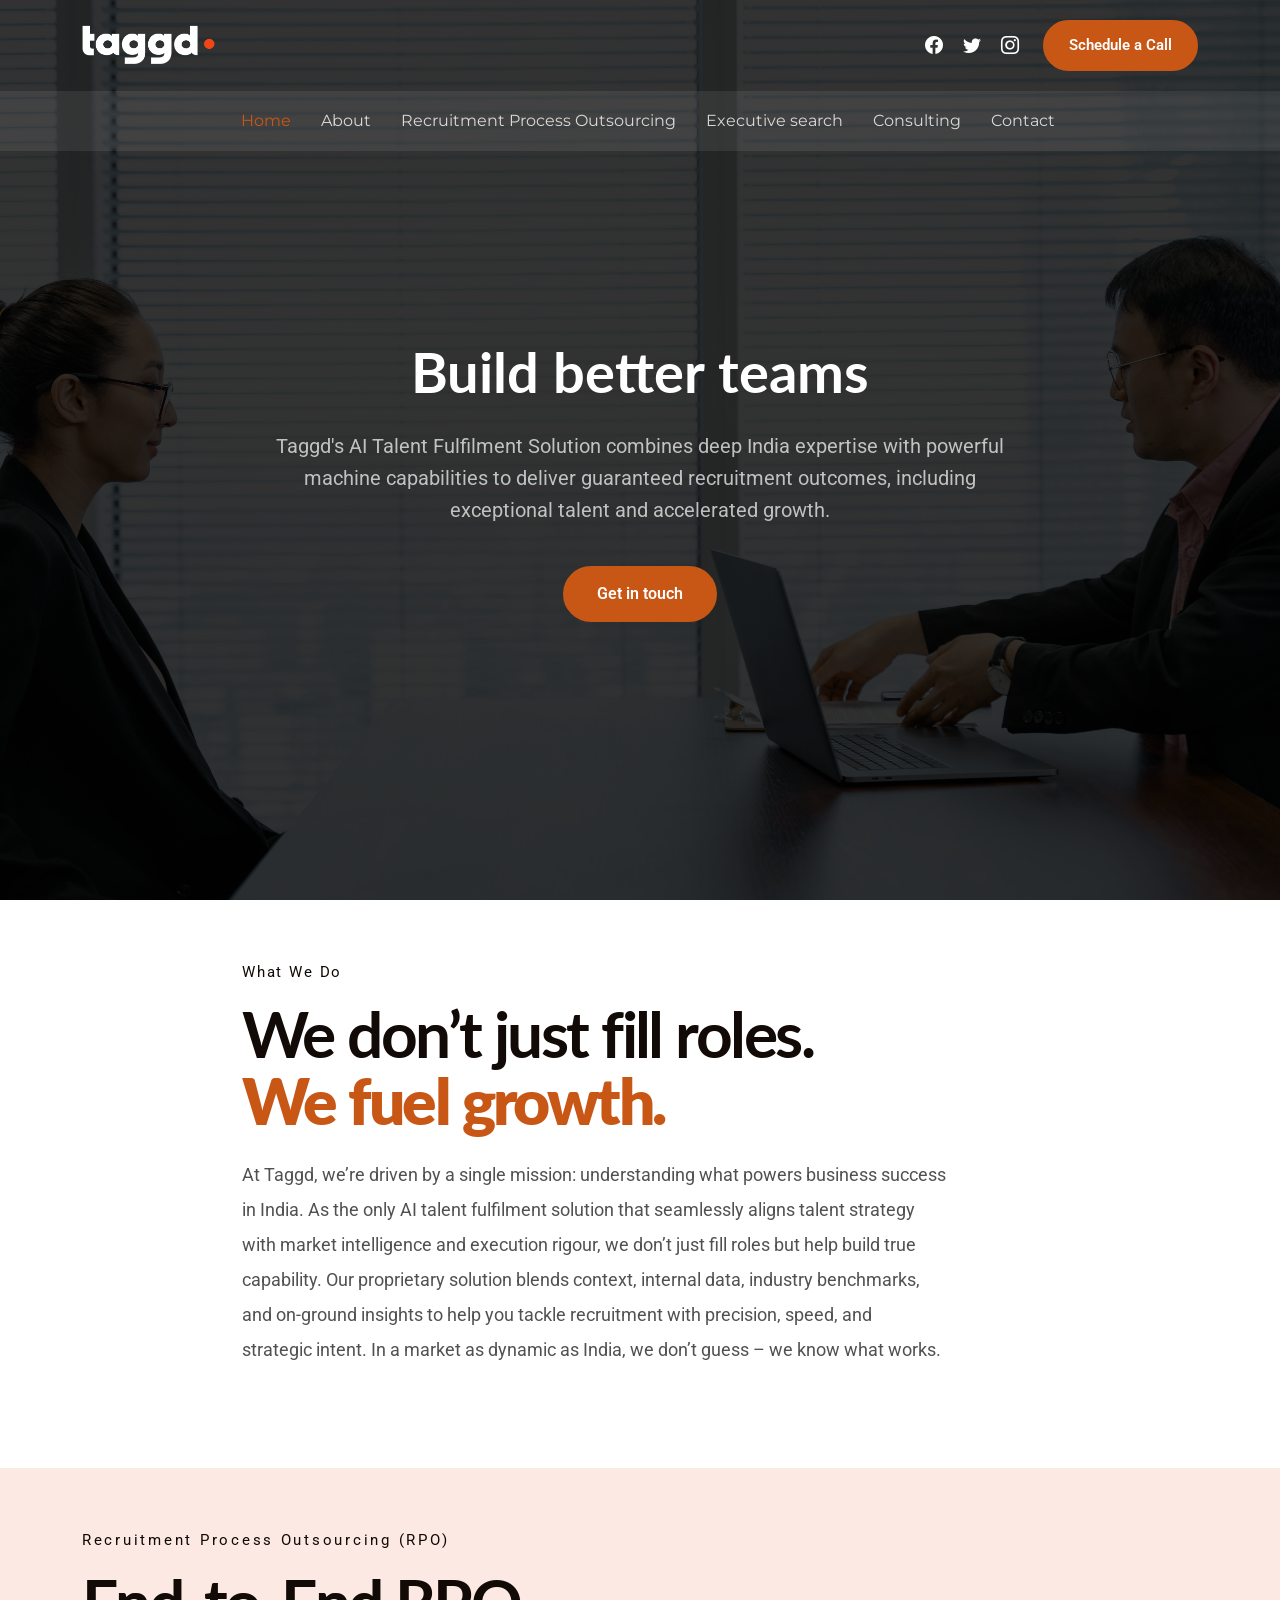
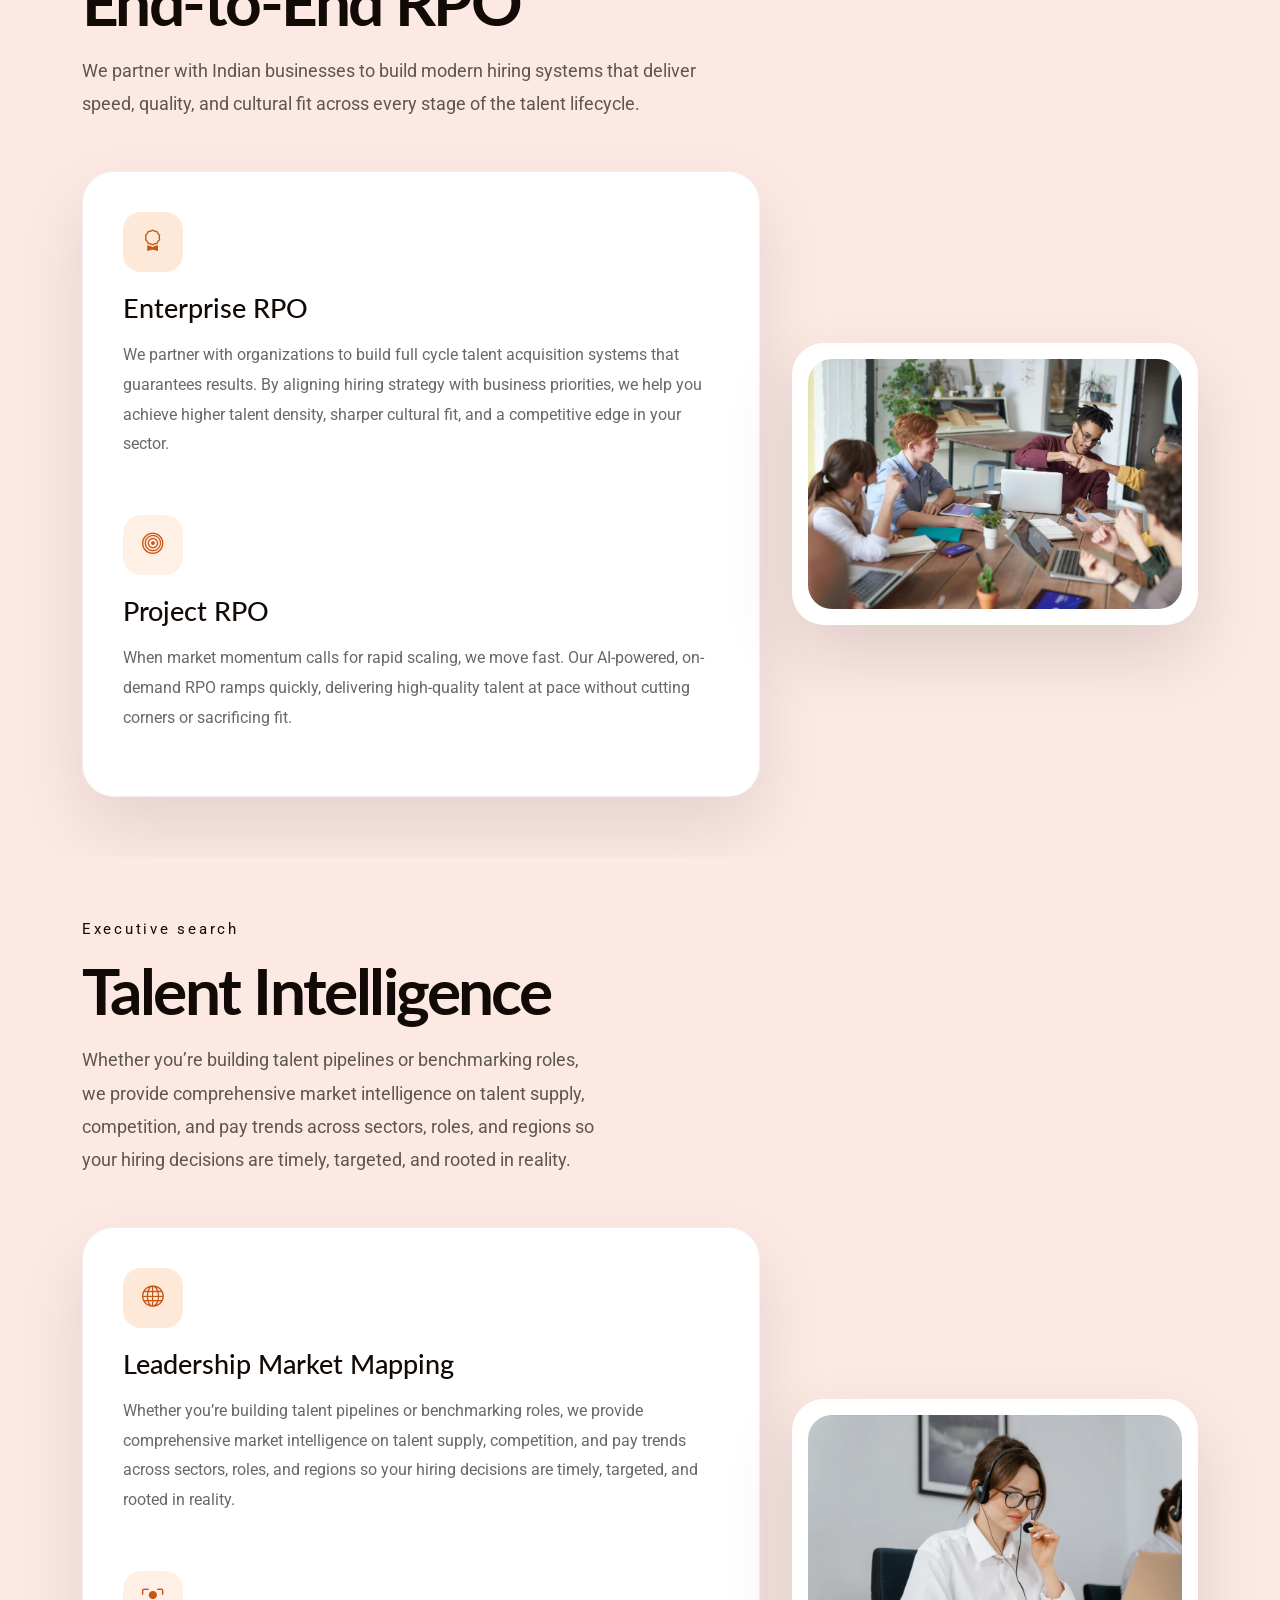
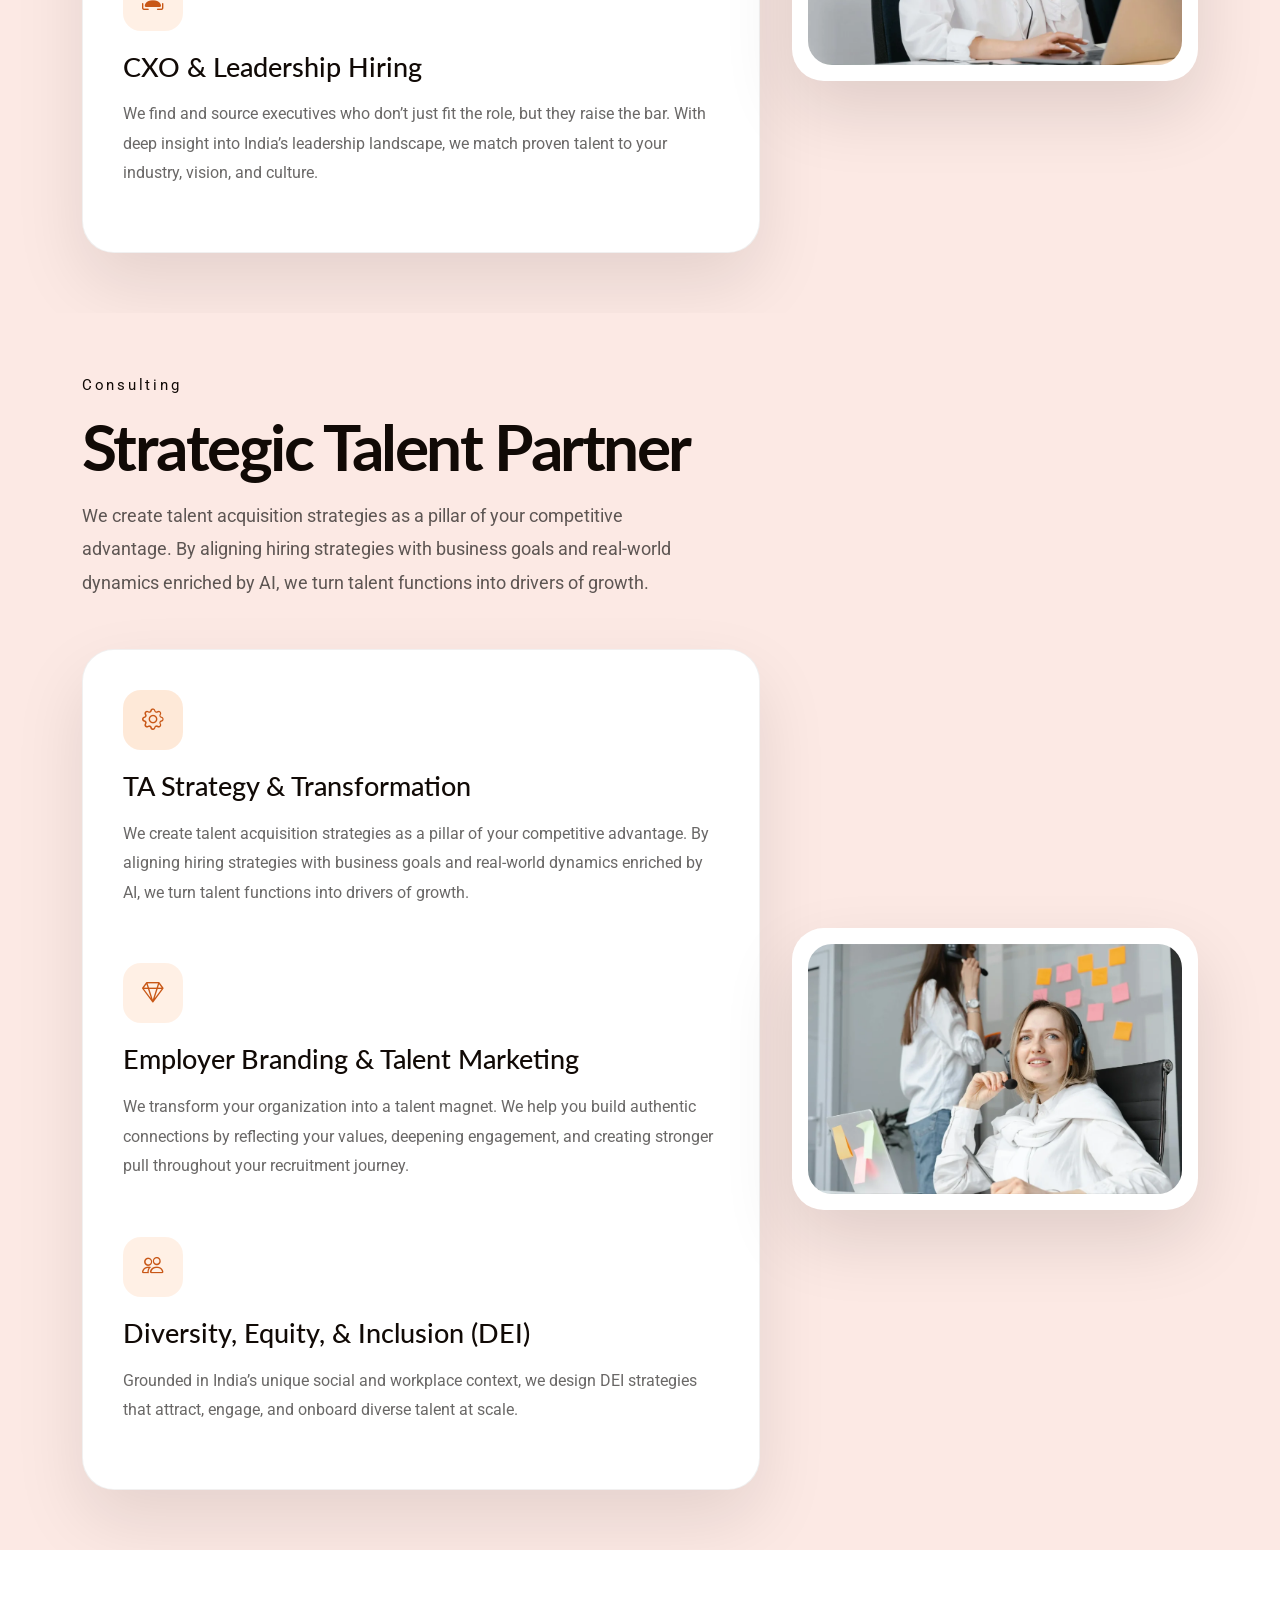
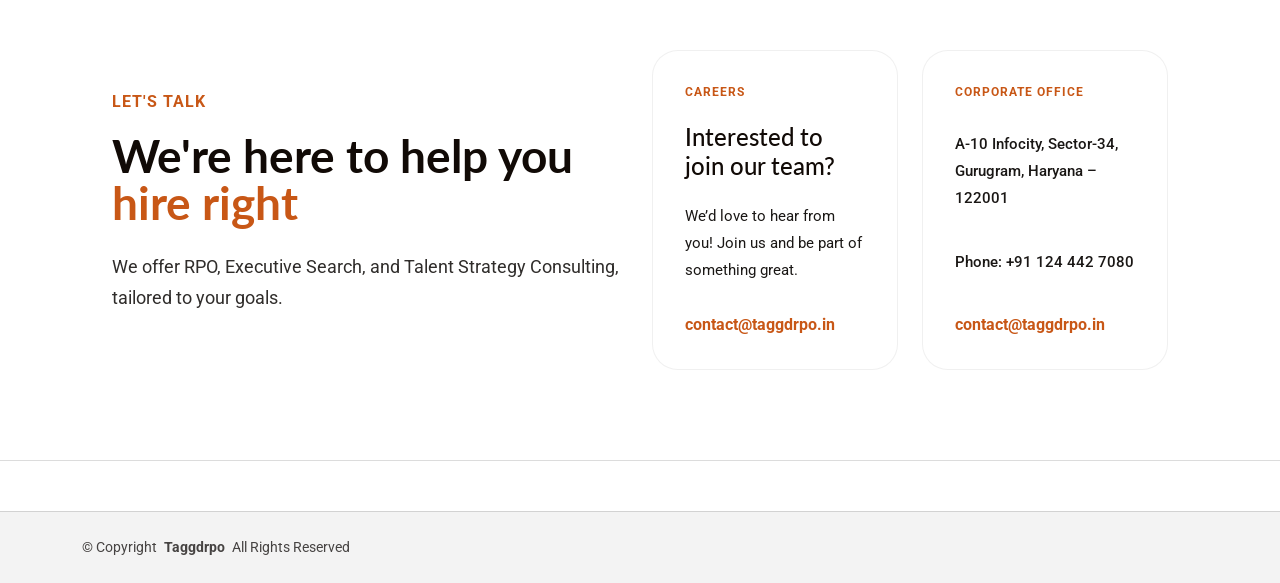
==== index.html @ 8783a5c6 "project changes" ====
<!DOCTYPE html>
<html lang="en">

<head>
  <meta charset="utf-8">
  <meta content="width=device-width, initial-scale=1.0" name="viewport">
  <title>Index - LeadPage Bootstrap Template</title>
  <meta name="description" content="">
  <meta name="keywords" content="">

  <!-- Favicons -->
  <link href="assets/img/favicon.png" rel="icon">
  <link href="assets/img/apple-touch-icon.png" rel="apple-touch-icon">

  <!-- Fonts -->
  <link href="https://fonts.googleapis.com" rel="preconnect">
  <link href="https://fonts.gstatic.com" rel="preconnect" crossorigin>
  <link
    href="https://fonts.googleapis.com/css2?family=Roboto:ital,wght@0,100;0,300;0,400;0,500;0,700;0,900;1,100;1,300;1,400;1,500;1,700;1,900&family=Montserrat:ital,wght@0,100;0,200;0,300;0,400;0,500;0,600;0,700;0,800;0,900;1,100;1,200;1,300;1,400;1,500;1,600;1,700;1,800;1,900&family=Lato:ital,wght@0,100;0,300;0,400;0,700;0,900;1,100;1,300;1,400;1,700;1,900&display=swap"
    rel="stylesheet">

  <!-- Vendor CSS Files -->
  <link href="assets/vendor/bootstrap/css/bootstrap.min.css" rel="stylesheet">
  <link href="assets/vendor/bootstrap-icons/bootstrap-icons.css" rel="stylesheet">
  <link href="assets/vendor/aos/aos.css" rel="stylesheet">
  <link href="assets/vendor/swiper/swiper-bundle.min.css" rel="stylesheet">
  <link href="assets/vendor/glightbox/css/glightbox.min.css" rel="stylesheet">

  <!-- Main CSS File -->
  <link href="assets/css/main.css" rel="stylesheet">

  <!-- =======================================================
  * Template Name: LeadPage
  * Template URL: https://bootstrapmade.com/leadpage-bootstrap-landing-page-template/
  * Updated: Aug 12 2025 with Bootstrap v5.3.7
  * Author: BootstrapMade.com
  * License: https://bootstrapmade.com/license/
  ======================================================== -->
</head>

<body class="index-page">

  <header id="header" class="header fixed-top">
    <div class="container-fluid container-xl position-relative">

      <div class="top-row d-flex align-items-center justify-content-between">
        <a href="index.html" class="logo d-flex align-items-center">
          <img src="assets/img/Logo.png" alt="Taggdrpo Logo" class="logo-img">
        </a>

        <div class="d-flex align-items-center">
          <div class="social-links">
            <a href="#" class="facebook"><i class="bi bi-facebook"></i></a>
            <a href="#" class="twitter"><i class="bi bi-twitter"></i></a>
            <a href="#" class="instagram"><i class="bi bi-instagram"></i></a>
          </div>
          <a href="#contact" class="btn header-btn ms-3">Schedule a Call</a>
        </div>
      </div>

    </div>

    <div class="nav-wrap">
      <div class="container d-flex justify-content-center position-relative">
        <nav id="navmenu" class="navmenu">
          <ul>
            <li><a href="#hero" class="active">Home</a></li>
            <li><a href="#about">About</a></li>
            <li><a href="#rpo">Recruitment Process Outsourcing</a></li>
            <li><a href="#talent-intelligence">Executive search</a></li>
            <li><a href="#strategic-talent-partner">Consulting</a></li>
            <li><a href="#contact">Contact</a></li>
          </ul>
          <i class="mobile-nav-toggle d-xl-none bi bi-list"></i>
        </nav>
      </div>
    </div>

  </header>

  <main class="main">

    <!-- Hero Section -->
    <section id="hero" class="hero section dark-background">

      <div class="hero-background"></div>
      <div class="video-overlay"></div>

      <div class="hero-content">

        <div class="container position-relative">
          <div class="row justify-content-center text-center">
            <div class="col-lg-8">
              <h1 data-aos="fade-up" data-aos-delay="100">Build better teams</h1>
              <p data-aos="fade-up" data-aos-delay="200">Taggd's AI Talent Fulfilment Solution combines deep India
                expertise with powerful machine capabilities to deliver
                guaranteed recruitment outcomes, including exceptional talent and accelerated growth.</p>
              <div class="hero-buttons" data-aos="fade-up" data-aos-delay="300">
                <a href="#about" class="btn btn-primary">Get in touch</a>
              </div>
            </div>
          </div>
        </div>

      </div>

    </section><!-- /Hero Section -->

    <!-- About Section -->
    <section id="about" class="about section">

      <!-- Section Title -->
      <div class="container section-title section-title--left" data-aos="fade-up">
        <span class="subtitle">What We Do</span>
        <h2>We don’t just fill roles.<br><span class="accent-line">We fuel growth.</span></h2>
        <p>At Taggd, we’re driven by a single mission: understanding what powers business success in India. As the only
          AI talent fulfilment solution that seamlessly aligns talent strategy with market intelligence and execution
          rigour, we don’t just fill roles but help build true capability. Our proprietary solution blends context,
          internal data, industry benchmarks, and on-ground insights to help you tackle recruitment with precision,
          speed, and strategic intent. In a market as dynamic as India, we don’t guess – we know what works.</p>
      </div><!-- End Section Title -->

      <!-- <div class="container" data-aos="fade-up" data-aos-delay="100">

        <div class="row align-items-center">
          <div class="col-lg-6" data-aos="fade-right" data-aos-delay="200">
            <div class="content">
              <h2>Crafting meaningful experiences through thoughtful design and innovative solutions</h2>
              <p class="lead">We believe in the power of purposeful creation, where every detail serves a greater vision
                and every project becomes a testament to our commitment to excellence.</p>
              <p>Our journey began with a simple philosophy: to transform ideas into reality through meticulous
                attention to detail and an unwavering dedication to quality. Today, we continue to push boundaries while
                staying true to our core values of authenticity, innovation, and meaningful impact.</p>
              <div class="stats-wrapper">
                <div class="stat-item">
                  <span class="number purecounter" data-purecounter-start="0" data-purecounter-end="8"
                    data-purecounter-duration="1"></span>
                  <span class="label">Years of Excellence</span>
                </div>
                <div class="stat-item">
                  <span class="number purecounter" data-purecounter-start="0" data-purecounter-end="150"
                    data-purecounter-duration="1"></span>
                  <span class="label">Projects Completed</span>
                </div>
                <div class="stat-item">
                  <span class="number purecounter" data-purecounter-start="0" data-purecounter-end="12"
                    data-purecounter-duration="1"></span>
                  <span class="label">Team Members</span>
                </div>
              </div>
              <div class="cta-wrapper">
                <a href="#" class="btn-link">
                  Discover our story
                  <i class="bi bi-arrow-right"></i>
                </a>
              </div>
            </div>
          </div>

          <div class="col-lg-6" data-aos="fade-left" data-aos-delay="300">
            <div class="image-wrapper">
              <img src="assets/img/about/about-1.webp" alt="About us" class="img-fluid">
              <div class="floating-element">
                <div class="quote-content">
                  <blockquote>
                    "Excellence is never an accident. It is always the result of high intention, sincere effort, and
                    intelligent execution."
                  </blockquote>
                  <cite>— Aristotle</cite>
                </div>
              </div>
            </div>
          </div>
        </div>

      </div> -->

    </section><!-- /About Section -->

    <!-- End-to-End RPO Section -->
    <section id="rpo" class="features section rpo-section">
      <div class="container">
        <div class="section-title section-title--left" data-aos="fade-up">
          <span class="subtitle">Recruitment Process Outsourcing (RPO)</span>
          <h2>End-to-End RPO</h2>
          <p>We partner with Indian businesses to build modern hiring systems that deliver speed, quality, and cultural
            fit across every stage of the talent lifecycle.</p>
        </div>

        <div class="rpo-grid" data-aos="fade-up" data-aos-delay="150">
          <div class="rpo-overview" data-aos="fade-right" data-aos-delay="200">
            <div class="rpo-cards">
              <div class="rpo-card rpo-card--featured">
                <div class="rpo-icon"><i class="bi bi-award"></i></div>
                <h3>Enterprise RPO</h3>
                <p>We partner with organizations to build full cycle talent acquisition systems that guarantees results.
                  By aligning hiring strategy with business priorities, we help you achieve higher talent density,
                  sharper cultural fit, and a competitive edge in your sector.</p>
              </div>
              <div class="rpo-card">
                <div class="rpo-icon"><i class="bi bi-bullseye"></i></div>
                <h3>Project RPO</h3>
                <p>When market momentum calls for rapid scaling, we move fast. Our AI-powered, on-demand RPO ramps
                  quickly, delivering high-quality talent at pace without cutting corners or sacrificing fit.</p>
              </div>
            </div>
          </div>

          <div class="rpo-visual" data-aos="zoom-in" data-aos-delay="250">
            <div class="rpo-image-frame">
              <img src="assets/img/services/services-3.webp" alt="End-to-End RPO" class="img-fluid">
            </div>
          </div>
        </div>
      </div>
    </section><!-- /End-to-End RPO Section -->

    <!-- Talent Intelligence Section -->
    <section id="talent-intelligence" class="features section rpo-section">
      <div class="container">
        <div class="section-title section-title--left" data-aos="fade-up">
          <span class="subtitle">Executive search</span>
          <h2>Talent Intelligence</h2>
          <p>Whether you’re building talent pipelines or benchmarking roles, we provide comprehensive market
            intelligence on talent supply, competition, and pay trends across sectors, roles, and regions so your hiring
            decisions are timely, targeted, and rooted in reality.</p>
        </div>

        <div class="rpo-grid" data-aos="fade-up" data-aos-delay="150">
          <div class="rpo-overview" data-aos="fade-right" data-aos-delay="200">
            <div class="rpo-cards">
              <div class="rpo-card rpo-card--featured">
                <div class="rpo-icon"><i class="bi bi-globe"></i></div>
                <h3>Leadership Market Mapping</h3>
                <p>Whether you’re building talent pipelines or benchmarking roles, we provide comprehensive market
                  intelligence on talent supply, competition, and pay trends across sectors, roles, and regions so your
                  hiring decisions are timely, targeted, and rooted in reality.</p>
              </div>
              <div class="rpo-card">
                <div class="rpo-icon"><i class="bi bi-person-bounding-box"></i></div>
                <h3>CXO & Leadership Hiring</h3>
                <p>We find and source executives who don’t just fit the role, but they raise the bar. With deep insight
                  into India’s leadership landscape, we match proven talent to your industry, vision, and culture.</p>
              </div>
            </div>
          </div>

          <div class="rpo-visual" data-aos="zoom-in" data-aos-delay="250">
            <div class="rpo-image-frame">
              <img src="assets/img/services/services-7.webp" alt="Talent Intelligence" class="img-fluid">
            </div>
          </div>
        </div>
      </div>
    </section><!-- /Talent Intelligence Section -->

    <!-- Strategic Talent Partner Section -->
    <section id="strategic-talent-partner" class="features section rpo-section">
      <div class="container">
        <div class="section-title section-title--left" data-aos="fade-up">
          <span class="subtitle">Consulting</span>
          <h2>Strategic Talent Partner</h2>
          <p>We create talent acquisition strategies as a pillar of your competitive advantage. By aligning hiring
            strategies with business goals and real-world dynamics enriched by AI, we turn talent functions into drivers
            of growth.</p>
        </div>

        <div class="rpo-grid" data-aos="fade-up" data-aos-delay="150">
          <div class="rpo-overview" data-aos="fade-right" data-aos-delay="200">
            <div class="rpo-cards">
              <div class="rpo-card rpo-card--featured">
                <div class="rpo-icon"><i class="bi bi-gear"></i></div>
                <h3>TA Strategy & Transformation</h3>
                <p>We create talent acquisition strategies as a pillar of your competitive advantage. By aligning hiring
                  strategies with business goals and real-world dynamics enriched by AI, we turn talent functions into
                  drivers of growth.</p>
              </div>
              <div class="rpo-card">
                <div class="rpo-icon"><i class="bi bi-gem"></i></div>
                <h3>Employer Branding & Talent Marketing</h3>
                <p>We transform your organization into a talent magnet. We help you build authentic connections by
                  reflecting your values, deepening engagement, and creating stronger pull throughout your recruitment
                  journey.</p>
              </div>
              <div class="rpo-card">
                <div class="rpo-icon"><i class="bi bi-people"></i></div>
                <h3>Diversity, Equity, & Inclusion (DEI)</h3>
                <p>Grounded in India’s unique social and workplace context, we design DEI strategies that attract,
                  engage, and onboard diverse talent at scale.</p>
              </div>
            </div>
          </div>

          <div class="rpo-visual" data-aos="zoom-in" data-aos-delay="250">
            <div class="rpo-image-frame">
              <img src="assets/img/services/services-9.webp" alt="Strategic Talent Partner" class="img-fluid">
            </div>
          </div>
        </div>
      </div>
    </section><!-- /Strategic Talent Partner Section -->

    <!-- Contact Section -->
    <section id="contact" class="contact section">
      <div class="container" data-aos="fade-up">
        <div class="contact-hero">
          <div class="row align-items-center">
            <div class="col-lg-6">
              <div class="contact-intro">
                <span class="subtitle">Let's Talk</span>
                <h2>We're here to help you <span class="accent-line">hire right</span></h2>
                <p>We offer RPO, Executive Search, and Talent Strategy Consulting, tailored to your goals.</p>
              </div>
            </div>
            <div class="col-lg-6">
              <div class="row gy-4">
                <div class="col-md-6" data-aos="fade-left" data-aos-delay="150">
                  <article class="contact-card card-feature">
                    <span class="card-label">Careers</span>
                    <h4>Interested to join our team?</h4>
                    <p>We’d love to hear from you! Join us and be part of something great.</p>
                    <a href="mailto:contact@taggdrpo.in" class="contact-card-link">contact@taggdrpo.in</a>
                  </article>
                </div>
                <div class="col-md-6" data-aos="fade-left" data-aos-delay="250">
                  <article class="contact-card card-feature">
                    <span class="card-label">Corporate Office</span>
                    <p class="contact-card-address">A-10 Infocity, Sector-34, Gurugram, Haryana – 122001</p>
                    <p class="contact-card-address">Phone: +91 124 442 7080</p>
                    <a href="mailto:contact@taggdrpo.in" class="contact-card-link">contact@taggdrpo.in</a>
                  </article>
                </div>
              </div>
            </div>
          </div>
        </div>
      </div>
    </section><!-- /Contact Section -->

  </main>

  <footer id="footer" class="footer">
    <div class="footer-bottom">
      <div class="container">
        <div class="row align-items-center">
          <div class="col-lg-12">
            <div class="copyright">
              <p>© <span>Copyright</span> <strong class="px-1 sitename">Taggdrpo</strong> <span>All Rights
                  Reserved</span></p>
            </div>
          </div>
        </div>
      </div>
    </div>

  </footer>

  <!-- Scroll Top -->
  <a href="#" id="scroll-top" class="scroll-top d-flex align-items-center justify-content-center"><i
      class="bi bi-arrow-up-short"></i></a>

  <!-- Preloader -->
  <div id="preloader"></div>

  <!-- Vendor JS Files -->
  <script src="assets/vendor/bootstrap/js/bootstrap.bundle.min.js"></script>
  <script src="assets/vendor/php-email-form/validate.js"></script>
  <script src="assets/vendor/aos/aos.js"></script>
  <script src="assets/vendor/purecounter/purecounter_vanilla.js"></script>
  <script src="assets/vendor/swiper/swiper-bundle.min.js"></script>
  <script src="assets/vendor/imagesloaded/imagesloaded.pkgd.min.js"></script>
  <script src="assets/vendor/isotope-layout/isotope.pkgd.min.js"></script>
  <script src="assets/vendor/glightbox/js/glightbox.min.js"></script>

  <!-- Main JS File -->
  <script src="assets/js/main.js"></script>

</body>

</html>
---- assets/css/main.css ----
/**
* Template Name: LeadPage
* Template URL: https://bootstrapmade.com/leadpage-bootstrap-landing-page-template/
* Updated: Aug 12 2025 with Bootstrap v5.3.7
* Author: BootstrapMade.com
* License: https://bootstrapmade.com/license/
*/

/*--------------------------------------------------------------
# Font & Color Variables
# Help: https://bootstrapmade.com/color-system/
--------------------------------------------------------------*/
/* Fonts */
:root {
  --default-font: "Roboto", system-ui, -apple-system, "Segoe UI", Roboto, "Helvetica Neue", Arial, "Noto Sans", "Liberation Sans", sans-serif, "Apple Color Emoji", "Segoe UI Emoji", "Segoe UI Symbol", "Noto Color Emoji";
  --heading-font: "Lato", sans-serif;
  --nav-font: "Montserrat", sans-serif;
}

/* Global Colors - The following color variables are used throughout the website. Updating them here will change the color scheme of the entire website */
:root {
  --background-color: #ffffff;
  /* Background color for the entire website, including individual sections */
  --default-color: #1a1715;
  /* Default color used for the majority of the text content across the entire website */
  --heading-color: #110a06;
  /* Color for headings, subheadings and title throughout the website */
  --accent-color: #c85716;
  /* Accent color that represents your brand on the website. It's used for buttons, links, and other elements that need to stand out */
  --surface-color: #ffffff;
  /* The surface color is used as a background of boxed elements within sections, such as cards, icon boxes, or other elements that require a visual separation from the global background. */
  --contrast-color: #ffffff;
  /* Contrast color for text, ensuring readability against backgrounds of accent, heading, or default colors. */
}

/* Nav Menu Colors - The following color variables are used specifically for the navigation menu. They are separate from the global colors to allow for more customization options */
:root {
  --nav-color: rgba(255, 255, 255, 0.8);
  /* The default color of the main navmenu links */
  --nav-hover-color: #c85716;
  /* Applied to main navmenu links when they are hovered over or active */
  --nav-mobile-background-color: #ffffff;
  /* Used as the background color for mobile navigation menu */
  --nav-dropdown-background-color: #ffffff;
  /* Used as the background color for dropdown items that appear when hovering over primary navigation items */
  --nav-dropdown-color: #1a1715;
  /* Used for navigation links of the dropdown items in the navigation menu. */
  --nav-dropdown-hover-color: #c85716;
  /* Similar to --nav-hover-color, this color is applied to dropdown navigation links when they are hovered over. */
}

/* Color Presets - These classes override global colors when applied to any section or element, providing reuse of the sam color scheme. */

.light-background {
  --background-color: #fffaf2;
  --surface-color: #ffffff;
}

.dark-background {
  --background-color: #000000;
  --default-color: #ffffff;
  --heading-color: #ffffff;
  --surface-color: #252626;
  --contrast-color: #ffffff;
}

/* Smooth scroll */
:root {
  scroll-behavior: smooth;
}

/*--------------------------------------------------------------
# General Styling & Shared Classes
--------------------------------------------------------------*/
body {
  color: var(--default-color);
  background-color: var(--background-color);
  font-family: var(--default-font);
}

a {
  color: var(--accent-color);
  text-decoration: none;
  transition: 0.3s;
}

a:hover {
  color: color-mix(in srgb, var(--accent-color), transparent 25%);
  text-decoration: none;
}

h1,
h2,
h3,
h4,
h5,
h6 {
  color: var(--heading-color);
  font-family: var(--heading-font);
}

/* PHP Email Form Messages
------------------------------*/
.php-email-form .error-message {
  display: none;
  background: #df1529;
  color: #ffffff;
  text-align: left;
  padding: 15px;
  margin-bottom: 24px;
  font-weight: 600;
}

.php-email-form .sent-message {
  display: none;
  color: #ffffff;
  background: #059652;
  text-align: center;
  padding: 15px;
  margin-bottom: 24px;
  font-weight: 600;
}

.php-email-form .loading {
  display: none;
  background: var(--surface-color);
  text-align: center;
  padding: 15px;
  margin-bottom: 24px;
}

.php-email-form .loading:before {
  content: "";
  display: inline-block;
  border-radius: 50%;
  width: 24px;
  height: 24px;
  margin: 0 10px -6px 0;
  border: 3px solid var(--accent-color);
  border-top-color: var(--surface-color);
  animation: php-email-form-loading 1s linear infinite;
}

@keyframes php-email-form-loading {
  0% {
    transform: rotate(0deg);
  }

  100% {
    transform: rotate(360deg);
  }
}

/*--------------------------------------------------------------
# Global Header
--------------------------------------------------------------*/
.header {
  --background-color: rgba(255, 255, 255, 0);
  --default-color: #ffffff;
  --heading-color: #ffffff;
  color: var(--default-color);
  background-color: var(--background-color);
  transition: all 0.5s;
  z-index: 997;
  padding: 20px 0 0 0;
}

.header .top-row {
  padding-bottom: 10px;
}

.header .top-row .logo {
  text-decoration: none;
}

.header .top-row .logo img {
  max-height: 40px;
  margin-right: 10px;
}

.header .top-row .logo .sitename {
  font-size: 28px;
  font-weight: 400;
  color: var(--heading-color);
  font-family: var(--heading-font);
  margin: 0;
}

.header .social-links a {
  color: var(--heading-color);
  padding: 0 8px;
  display: inline-block;
  font-size: 18px;
  transition: 0.3s;
}

.header .social-links a:hover {
  color: var(--accent-color);
}

@media (max-width: 1200px) {
  .header .social-links {
    padding-right: 40px;
  }
}

@media (max-width: 991px) {
  .header .top-row {
    flex-wrap: wrap;
    justify-content: space-between;
    gap: 10px;
    padding-bottom: 8px;
  }

  .header .top-row .logo {
    flex: 1 1 auto;
  }

  .header .social-links,
  .header .top-row .btn.header-btn,
  .header .header-btn {
    display: none !important;
  }

  .header .top-row .logo img {
    max-height: 36px;
  }
}

.header .nav-wrap {
  background-color: color-mix(in srgb, var(--default-color), transparent 92%);
  margin-top: 10px;
  display: flex;
  justify-content: center;
}

.header .mobile-nav-toggle {
  position: fixed;
  top: 20px;
  right: 5px;
}

/* Global Header on Scroll
------------------------------*/
.scrolled .header {
  --background-color: #1a1715;
}

/*--------------------------------------------------------------
# Navigation Menu
--------------------------------------------------------------*/
/* Navmenu - Desktop */
@media (min-width: 1200px) {
  .navmenu {
    padding: 0;
  }

  .navmenu ul {
    margin: 0;
    padding: 0;
    display: flex;
    list-style: none;
    align-items: center;
  }

  .navmenu li {
    position: relative;
  }

  .navmenu a,
  .navmenu a:focus {
    color: var(--nav-color);
    padding: 18px 15px;
    font-size: 16px;
    font-family: var(--nav-font);
    font-weight: 400;
    display: flex;
    align-items: center;
    justify-content: space-between;
    white-space: nowrap;
    transition: 0.3s;
  }

  .navmenu a i,
  .navmenu a:focus i {
    font-size: 12px;
    line-height: 0;
    margin-left: 5px;
    transition: 0.3s;
  }

  .navmenu li:last-child a {
    padding-right: 0;
  }

  .navmenu li:hover>a,
  .navmenu .active,
  .navmenu .active:focus {
    color: var(--nav-hover-color);
  }

  .navmenu .dropdown ul {
    margin: 0;
    padding: 10px 0;
    background: var(--nav-dropdown-background-color);
    display: block;
    position: absolute;
    visibility: hidden;
    left: 14px;
    top: 130%;
    opacity: 0;
    transition: 0.3s;
    border-radius: 4px;
    z-index: 99;
    box-shadow: 0px 0px 30px rgba(0, 0, 0, 0.1);
  }

  .navmenu .dropdown ul li {
    min-width: 200px;
  }

  .navmenu .dropdown ul a {
    padding: 10px 20px;
    font-size: 15px;
    text-transform: none;
    color: var(--nav-dropdown-color);
  }

  .navmenu .dropdown ul a i {
    font-size: 12px;
  }

  .navmenu .dropdown ul a:hover,
  .navmenu .dropdown ul .active:hover,
  .navmenu .dropdown ul li:hover>a {
    color: var(--nav-dropdown-hover-color);
  }

  .navmenu .dropdown:hover>ul {
    opacity: 1;
    top: 100%;
    visibility: visible;
  }

  .navmenu .dropdown .dropdown ul {
    top: 0;
    left: -90%;
    visibility: hidden;
  }

  .navmenu .dropdown .dropdown:hover>ul {
    opacity: 1;
    top: 0;
    left: -100%;
    visibility: visible;
  }
}

/* Navmenu - Mobile */
@media (max-width: 1199px) {
  .mobile-nav-toggle {
    color: var(--nav-color);
    font-size: 28px;
    line-height: 0;
    margin-right: 10px;
    cursor: pointer;
    transition: color 0.3s;
  }

  .navmenu {
    padding: 0;
    z-index: 9997;
  }

  .navmenu ul {
    display: none;
    list-style: none;
    position: absolute;
    inset: 60px 20px 20px 20px;
    padding: 10px 0;
    margin: 0;
    border-radius: 6px;
    background-color: var(--nav-mobile-background-color);
    overflow-y: auto;
    transition: 0.3s;
    z-index: 9998;
    box-shadow: 0px 0px 30px rgba(0, 0, 0, 0.1);
  }

  .navmenu a,
  .navmenu a:focus {
    color: var(--nav-dropdown-color);
    padding: 10px 20px;
    font-family: var(--nav-font);
    font-size: 17px;
    font-weight: 500;
    display: flex;
    align-items: center;
    justify-content: space-between;
    white-space: nowrap;
    transition: 0.3s;
  }

  .navmenu a i,
  .navmenu a:focus i {
    font-size: 12px;
    line-height: 0;
    margin-left: 5px;
    width: 30px;
    height: 30px;
    display: flex;
    align-items: center;
    justify-content: center;
    border-radius: 50%;
    transition: 0.3s;
    background-color: color-mix(in srgb, var(--accent-color), transparent 90%);
  }

  .navmenu a i:hover,
  .navmenu a:focus i:hover {
    background-color: var(--accent-color);
    color: var(--contrast-color);
  }

  .navmenu a:hover,
  .navmenu .active,
  .navmenu .active:focus {
    color: var(--nav-dropdown-hover-color);
  }

  .navmenu .active i,
  .navmenu .active:focus i {
    background-color: var(--accent-color);
    color: var(--contrast-color);
    transform: rotate(180deg);
  }

  .navmenu .dropdown ul {
    position: static;
    display: none;
    z-index: 99;
    padding: 10px 0;
    margin: 10px 20px;
    background-color: var(--nav-dropdown-background-color);
    border: 1px solid color-mix(in srgb, var(--default-color), transparent 90%);
    box-shadow: none;
    transition: all 0.5s ease-in-out;
  }

  .navmenu .dropdown ul ul {
    background-color: rgba(33, 37, 41, 0.1);
  }

  .navmenu .dropdown>.dropdown-active {
    display: block;
    background-color: rgba(33, 37, 41, 0.03);
  }

  .mobile-nav-active {
    overflow: hidden;
  }

  .mobile-nav-active .mobile-nav-toggle {
    color: #fff;
    position: absolute;
    font-size: 32px;
    top: 15px;
    right: 15px;
    margin-right: 0;
    z-index: 9999;
  }

  .mobile-nav-active .navmenu {
    position: fixed;
    overflow: hidden;
    inset: 0;
    background: rgba(33, 37, 41, 0.8);
    transition: 0.3s;
  }

  .mobile-nav-active .navmenu>ul {
    display: block;
  }
}

/*--------------------------------------------------------------
# Global Footer
--------------------------------------------------------------*/
.footer {
  color: var(--default-color);
  background: var(--background-color);
  font-size: 14px;
  /* padding: 40px 0 0; */
  position: relative;
  border-top: 1px solid color-mix(in srgb, var(--default-color), transparent 85%);
}

.footer .footer-content .logo {
  line-height: 1;
}

.footer .footer-content .logo span {
  color: var(--heading-color);
  font-size: 28px;
  font-weight: 700;
  letter-spacing: 0.5px;
  font-family: var(--heading-font);
}

.footer .footer-content p {
  font-size: 15px;
  line-height: 1.6;
  color: color-mix(in srgb, var(--default-color), transparent 15%);
}

.footer .newsletter-form {
  margin-top: 30px;
}

.footer .newsletter-form h5 {
  color: var(--heading-color);
  font-size: 16px;
  font-weight: 600;
  margin-bottom: 15px;
  font-family: var(--heading-font);
}

.footer .newsletter-form .input-group {
  position: relative;
  display: flex;
  border-radius: 50px;
  overflow: hidden;
  box-shadow: 0 2px 10px color-mix(in srgb, var(--default-color), transparent 90%);
}

.footer .newsletter-form input[type=email] {
  flex: 1;
  padding: 12px 20px;
  border: none;
  background-color: var(--surface-color);
  color: var(--default-color);
  font-size: 14px;
}

.footer .newsletter-form input[type=email]:focus {
  outline: none;
  box-shadow: none;
}

.footer .newsletter-form input[type=email]::placeholder {
  color: color-mix(in srgb, var(--default-color), transparent 60%);
}

.footer .newsletter-form .btn-subscribe {
  background-color: var(--accent-color);
  color: var(--contrast-color);
  border: none;
  padding: 12px 20px;
  cursor: pointer;
  transition: 0.3s;
}

.footer .newsletter-form .btn-subscribe:hover {
  background-color: color-mix(in srgb, var(--accent-color), black 10%);
}

.footer .newsletter-form .btn-subscribe i {
  font-size: 16px;
}

.footer .newsletter-form .loading,
.footer .newsletter-form .error-message,
.footer .newsletter-form .sent-message {
  font-size: 13px;
  margin-top: 8px;
}

.footer h4 {
  color: var(--heading-color);
  font-size: 18px;
  font-weight: 600;
  margin-bottom: 25px;
  position: relative;
  font-family: var(--heading-font);
}

.footer h4:after {
  content: "";
  position: absolute;
  left: 0;
  bottom: -8px;
  width: 30px;
  height: 2px;
  background-color: var(--accent-color);
}

.footer .footer-links ul {
  list-style: none;
  padding: 0;
  margin: 0;
}

.footer .footer-links ul li {
  padding: 8px 0;
  display: flex;
  align-items: center;
  transition: 0.3s;
}

.footer .footer-links ul li:hover {
  transform: translateX(5px);
}

.footer .footer-links ul a {
  color: color-mix(in srgb, var(--default-color), transparent 25%);
  text-decoration: none;
  display: flex;
  align-items: center;
  font-size: 14px;
  transition: 0.3s;
}

.footer .footer-links ul a:hover {
  color: var(--accent-color);
}

.footer .footer-links ul a i {
  margin-right: 8px;
  font-size: 12px;
  color: var(--accent-color);
}

.footer .footer-contact .contact-item {
  display: flex;
  align-items: flex-start;
  margin-bottom: 20px;
}

.footer .footer-contact .contact-item .contact-icon {
  width: 40px;
  height: 40px;
  background-color: color-mix(in srgb, var(--accent-color), transparent 90%);
  border-radius: 50%;
  display: flex;
  align-items: center;
  justify-content: center;
  margin-right: 15px;
  flex-shrink: 0;
}

.footer .footer-contact .contact-item .contact-icon i {
  color: var(--accent-color);
  font-size: 16px;
}

.footer .footer-contact .contact-item .contact-info p {
  margin: 0;
  color: color-mix(in srgb, var(--default-color), transparent 20%);
  font-size: 14px;
  line-height: 1.5;
}

.footer .social-links {
  display: flex;
  gap: 12px;
  margin-top: 25px;
}

.footer .social-links a {
  width: 42px;
  height: 42px;
  background-color: color-mix(in srgb, var(--default-color), transparent 92%);
  color: color-mix(in srgb, var(--default-color), transparent 30%);
  display: flex;
  align-items: center;
  justify-content: center;
  border-radius: 50%;
  transition: 0.3s;
  text-decoration: none;
}

.footer .social-links a:hover {
  background-color: var(--accent-color);
  color: var(--contrast-color);
  transform: translateY(-3px);
}

.footer .social-links a i {
  font-size: 16px;
}

.footer .footer-bottom {
  margin-top: 50px;
  padding: 25px 0;
  background-color: color-mix(in srgb, var(--default-color), transparent 95%);
  border-top: 1px solid color-mix(in srgb, var(--default-color), transparent 85%);
}

.footer .footer-bottom .copyright p {
  margin: 0;
  font-size: 14px;
  color: color-mix(in srgb, var(--default-color), transparent 20%);
}

@media (max-width: 991px) {
  .footer .footer-bottom .copyright p {
    text-align: center;
    margin-bottom: 15px;
  }
}

.footer .footer-bottom .footer-bottom-links {
  text-align: right;
  margin-bottom: 8px;
}

@media (max-width: 991px) {
  .footer .footer-bottom .footer-bottom-links {
    text-align: center;
    margin-bottom: 10px;
  }
}

.footer .footer-bottom .footer-bottom-links a {
  color: color-mix(in srgb, var(--default-color), transparent 30%);
  font-size: 13px;
  margin-left: 20px;
  text-decoration: none;
}

.footer .footer-bottom .footer-bottom-links a:first-child {
  margin-left: 0;
}

.footer .footer-bottom .footer-bottom-links a:hover {
  color: var(--accent-color);
}

@media (max-width: 991px) {
  .footer .footer-bottom .footer-bottom-links a {
    margin: 0 10px;
  }
}

.footer .footer-bottom .credits {
  text-align: right;
  font-size: 13px;
  color: color-mix(in srgb, var(--default-color), transparent 40%);
}

@media (max-width: 991px) {
  .footer .footer-bottom .credits {
    text-align: center;
  }
}

.footer .footer-bottom .credits a {
  color: var(--accent-color);
  text-decoration: none;
}

.footer .footer-bottom .credits a:hover {
  text-decoration: underline;
}

@media (max-width: 768px) {
  .footer {
    padding: 60px 0 0;
  }

  .footer .footer-content {
    text-align: center;
    margin-bottom: 40px;
  }

  .footer .footer-links,
  .footer .footer-contact {
    margin-bottom: 40px;
  }
}

input[type=text],
input[type=email],
textarea {
  color: var(--default-color);
  background-color: var(--surface-color);
  font-size: 14px;
  border-color: color-mix(in srgb, var(--default-color), transparent 80%);
}

input[type=text]:focus,
input[type=email]:focus,
textarea:focus {
  border-color: var(--accent-color);
}

input[type=text]::placeholder,
input[type=email]::placeholder,
textarea::placeholder {
  color: color-mix(in srgb, var(--default-color), transparent 70%);
}

/*--------------------------------------------------------------
# Preloader
--------------------------------------------------------------*/
#preloader {
  position: fixed;
  inset: 0;
  z-index: 999999;
  overflow: hidden;
  background: var(--background-color);
  transition: all 0.6s ease-out;
}

#preloader:before {
  content: "";
  position: fixed;
  top: calc(50% - 30px);
  left: calc(50% - 30px);
  border: 6px solid #ffffff;
  border-color: var(--accent-color) transparent var(--accent-color) transparent;
  border-radius: 50%;
  width: 60px;
  height: 60px;
  animation: animate-preloader 1.5s linear infinite;
}

@keyframes animate-preloader {
  0% {
    transform: rotate(0deg);
  }

  100% {
    transform: rotate(360deg);
  }
}

/*--------------------------------------------------------------
# Scroll Top Button
--------------------------------------------------------------*/
.scroll-top {
  position: fixed;
  visibility: hidden;
  opacity: 0;
  right: 15px;
  bottom: 15px;
  z-index: 99999;
  background-color: var(--accent-color);
  width: 40px;
  height: 40px;
  border-radius: 4px;
  transition: all 0.4s;
}

.scroll-top i {
  font-size: 24px;
  color: var(--contrast-color);
  line-height: 0;
}

.scroll-top:hover {
  background-color: color-mix(in srgb, var(--accent-color), transparent 20%);
  color: var(--contrast-color);
}

.scroll-top.active {
  visibility: visible;
  opacity: 1;
}

/*--------------------------------------------------------------
# Disable aos animation delay on mobile devices
--------------------------------------------------------------*/
@media screen and (max-width: 768px) {
  [data-aos-delay] {
    transition-delay: 0 !important;
  }
}

/*--------------------------------------------------------------
# Global Page Titles & Breadcrumbs
--------------------------------------------------------------*/
.page-title {
  color: var(--default-color);
  background-color: var(--background-color);
  background-size: cover;
  background-position: center;
  background-repeat: no-repeat;
  padding: 200px 0 80px 0;
  text-align: center;
  position: relative;
}

.page-title:before {
  content: "";
  background-color: color-mix(in srgb, var(--background-color), transparent 20%);
  position: absolute;
  inset: 0;
}

.page-title h1 {
  font-size: 42px;
  font-weight: 300;
  margin-bottom: 10px;
}

.page-title p {
  font-weight: 300;
}

.page-title .breadcrumbs ol {
  display: flex;
  flex-wrap: wrap;
  list-style: none;
  justify-content: center;
  padding: 0;
  margin: 0;
  font-size: 16px;
  font-weight: 400;
}

.page-title .breadcrumbs ol li+li {
  padding-left: 10px;
}

.page-title .breadcrumbs ol li+li::before {
  content: "/";
  display: inline-block;
  padding-right: 10px;
  color: color-mix(in srgb, var(--default-color), transparent 50%);
}

/*--------------------------------------------------------------
# Global Sections
--------------------------------------------------------------*/
section,
.section {
  color: var(--default-color);
  background-color: var(--background-color);
  padding: 60px 0;
  scroll-margin-top: 133px;
  overflow: clip;
}

@media (max-width: 1199px) {

  section,
  .section {
    scroll-margin-top: 73px;
  }
}

/*--------------------------------------------------------------
# Global Section Titles
--------------------------------------------------------------*/
.section-title {
  text-align: center;
  padding-bottom: 60px;
  position: relative;
}

.section-title h2 {
  font-size: 3.5rem;
  font-weight: 300;
  line-height: 1.2;
  color: var(--heading-color);
  margin-bottom: 1.5rem;
  letter-spacing: -1px;
}

@media (max-width: 768px) {
  .section-title h2 {
    font-size: 2.5rem;
  }
}

.section-title .subtitle {
  display: inline-block;
  font-size: 0.875rem;
  font-weight: 400;
  color: var(--accent-color);
  text-transform: uppercase;
  letter-spacing: 2px;
  margin-bottom: 1.5rem;
  position: relative;
}

.section-title .subtitle::after {
  content: "";
  position: absolute;
  bottom: -8px;
  left: 50%;
  transform: translateX(-50%);
  width: 40px;
  height: 1px;
  background: var(--accent-color);
}

.section-title p {
  font-size: 1.125rem;
  line-height: 1.8;
  color: color-mix(in srgb, var(--default-color), transparent 25%);
  max-width: 900px;
  margin: 0 auto;
  text-wrap: balance;
}

.section-title.section-title--left {
  text-align: left;
  padding-bottom: 80px;
  max-width: 820px;
}

.section-title.section-title--left .subtitle {
  text-transform: none;
  font-size: 0.95rem;
  letter-spacing: 0.12em;
  color: var(--heading-color);
  margin-bottom: 1rem;
}

.section-title.section-title--left .subtitle::after {
  display: none;
}

.section-title.section-title--left h2 {
  font-size: 4rem;
  font-weight: 700;
  line-height: 1.05;
  letter-spacing: -0.04em;
  margin-bottom: 1.5rem;
}

.section-title.section-title--left h2 .accent-line {
  display: block;
  color: var(--accent-color);
  font-weight: 800;
}

.section-title.section-title--left p {
  margin: 0;
  max-width: 760px;
  font-size: 1.15rem;
  line-height: 1.9;
}

@media (max-width: 768px) {
  .section-title.section-title--left h2 {
    font-size: 2.8rem;
  }
}

/*--------------------------------------------------------------
# Hero Section
--------------------------------------------------------------*/
.hero {
  padding: 120px 0 60px 0;
  min-height: 100vh;
  position: relative;
  display: flex;
  align-items: center;
  overflow: hidden;
}

.hero .hero-content {
  width: 100%;
  position: relative;
  display: flex;
  align-items: center;
  z-index: 3;
}

.hero .hero-background {
  position: absolute;
  top: 0;
  left: 0;
  width: 100%;
  height: 100%;
  background: url("../bg2.jpg") center center / cover no-repeat;
  z-index: 1;
}

.hero .hero-background video {
  width: 100%;
  height: 100%;
  object-fit: cover;
}

.hero .video-overlay {
  position: absolute;
  top: 0;
  left: 0;
  width: 100%;
  height: 100%;
  background: color-mix(in srgb, var(--background-color), transparent 20%);
  z-index: 2;
}

.hero h1 {
  font-size: 3.5rem;
  font-weight: 700;
  margin-bottom: 1.5rem;
  line-height: 1.2;
}

@media (max-width: 768px) {
  .hero h1 {
    font-size: 2.5rem;
  }
}

@media (max-width: 576px) {
  .hero h1 {
    font-size: 2rem;
  }
}

.hero p {
  font-size: 1.25rem;
  margin-bottom: 2.5rem;
  color: color-mix(in srgb, var(--default-color), transparent 30%);
  line-height: 1.6;
}

@media (max-width: 768px) {
  .hero p {
    font-size: 1.1rem;
    margin-bottom: 2rem;
  }
}

.hero .hero-buttons {
  display: flex;
  gap: 1rem;
  justify-content: center;
  flex-wrap: wrap;
}

.hero .hero-buttons .btn {
  padding: 0.875rem 2rem;
  font-weight: 600;
  border-radius: 50px;
  transition: all 0.3s ease;
  text-decoration: none;
  border: 2px solid transparent;
  font-size: 1rem;
}

.hero .hero-buttons .btn.btn-primary {
  background-color: var(--accent-color);
  color: var(--contrast-color);
  border-color: var(--accent-color);
}

.hero .hero-buttons .btn.btn-primary:hover {
  background-color: color-mix(in srgb, var(--accent-color), black 15%);
  border-color: color-mix(in srgb, var(--accent-color), black 15%);
  transform: translateY(-2px);
}

.header .header-btn {
  padding: 0.75rem 1.5rem;
  font-weight: 600;
  border-radius: 50px;
  background-color: var(--accent-color);
  color: var(--contrast-color);
  border: 2px solid var(--accent-color);
  text-decoration: none;
  transition: all 0.3s ease;
  font-size: 0.95rem;
}

.header .header-btn:hover {
  background-color: color-mix(in srgb, var(--accent-color), black 15%);
  border-color: color-mix(in srgb, var(--accent-color), black 15%);
  transform: translateY(-2px);
}

.hero .hero-buttons .btn.btn-outline {
  background-color: transparent;
  color: color-mix(in srgb, var(--default-color), transparent 20%);
  border-color: color-mix(in srgb, var(--default-color), transparent 50%);
}

.hero .hero-buttons .btn.btn-outline:hover {
  transform: translateY(-2px);
  border-color: var(--accent-color);
  color: var(--accent-color);
}

@media (max-width: 576px) {
  .hero .hero-buttons .btn {
    padding: 0.75rem 1.5rem;
    font-size: 0.9rem;
  }
}

@media (max-width: 992px) {
  .hero {
    padding: 80px 0;
    min-height: 80vh;
  }

  .hero .hero-content {
    min-height: 80vh;
  }
}

/*--------------------------------------------------------------
# About Section
--------------------------------------------------------------*/
.about {
  padding-top: 60px;
  background-color: var(--background-color);
  padding-bottom: 20px;
}

.about .content h2 {
  font-family: var(--heading-font);
  font-size: 2.5rem;
  font-weight: 300;
  line-height: 1.3;
  color: var(--heading-color);
  margin-bottom: 2rem;
  letter-spacing: -0.02em;
}

@media (max-width: 768px) {
  .about .content h2 {
    font-size: 2rem;
  }
}

.about .content p {
  font-size: 1.125rem;
  line-height: 1.8;
  color: var(--default-color);
  margin-bottom: 2rem;
}

.about .content p.lead {
  font-size: 1.25rem;
  font-weight: 300;
  color: color-mix(in srgb, var(--default-color), transparent 10%);
  margin-bottom: 2.5rem;
}

.about .stats-wrapper {
  display: flex;
  gap: 3rem;
  margin: 3rem 0;
  padding: 2.5rem 0;
  border-top: 1px solid color-mix(in srgb, var(--default-color), transparent 90%);
  border-bottom: 1px solid color-mix(in srgb, var(--default-color), transparent 90%);
}

@media (max-width: 576px) {
  .about .stats-wrapper {
    flex-direction: column;
    gap: 2rem;
    text-align: center;
  }
}

.about .stats-wrapper .stat-item {
  display: flex;
  flex-direction: column;
}

.about .stats-wrapper .stat-item .number {
  font-size: 3rem;
  font-weight: 200;
  color: var(--accent-color);
  line-height: 1;
  margin-bottom: 0.5rem;
}

.about .stats-wrapper .stat-item .label {
  font-size: 0.875rem;
  color: color-mix(in srgb, var(--default-color), transparent 30%);
  text-transform: uppercase;
  letter-spacing: 0.1em;
  font-weight: 500;
}

.about .cta-wrapper {
  margin-top: 2.5rem;
}

.about .cta-wrapper .btn-link {
  display: inline-flex;
  align-items: center;
  gap: 0.5rem;
  font-size: 1.125rem;
  color: var(--accent-color);
  text-decoration: none;
  font-weight: 400;
  transition: all 0.3s ease;
}

.about .cta-wrapper .btn-link i {
  transition: transform 0.3s ease;
}

.about .cta-wrapper .btn-link:hover {
  color: color-mix(in srgb, var(--accent-color), transparent 20%);
}

.about .cta-wrapper .btn-link:hover i {
  transform: translateX(4px);
}

.about .image-wrapper {
  position: relative;
  padding-left: 2rem;
}

@media (max-width: 992px) {
  .about .image-wrapper {
    padding-left: 0;
    margin-top: 3rem;
  }
}

.about .image-wrapper img {
  border-radius: 8px;
  box-shadow: 0 20px 60px color-mix(in srgb, var(--default-color), transparent 85%);
}

.about .image-wrapper .floating-element {
  position: absolute;
  bottom: -2rem;
  left: -2rem;
  background-color: var(--surface-color);
  padding: 2rem;
  border-radius: 12px;
  max-width: 320px;
  box-shadow: 0 20px 60px color-mix(in srgb, var(--default-color), transparent 80%);
}

@media (max-width: 992px) {
  .about .image-wrapper .floating-element {
    position: static;
    margin-top: 2rem;
    max-width: none;
  }
}

.about .image-wrapper .floating-element .quote-content blockquote {
  font-size: 1rem;
  line-height: 1.6;
  color: var(--default-color);
  margin-bottom: 1rem;
  font-style: italic;
  font-weight: 300;
}

.about .image-wrapper .floating-element .quote-content cite {
  font-size: 0.875rem;
  color: color-mix(in srgb, var(--default-color), transparent 40%);
  font-style: normal;
  font-weight: 500;
}

@media (max-width: 992px) {
  .about {
    padding: 80px 0;
  }
}

@media (max-width: 576px) {
  .about {
    padding: 60px 0;
  }
}

/*--------------------------------------------------------------
# Clients Section
--------------------------------------------------------------*/
.clients {
  padding-top: 30px;
  padding-bottom: 60px;
}

.clients .client-item {
  padding: 1.5rem;
  text-align: center;
  height: 100%;
  background-color: var(--surface-color);
  border-radius: 8px;
  border: 1px solid color-mix(in srgb, var(--default-color), transparent 90%);
  transition: all 0.3s ease-in-out;
  display: flex;
  align-items: center;
  justify-content: center;
}

.clients .client-item img {
  max-width: 100%;
  transition: all 0.3s ease-in-out;
  filter: grayscale(100);
  opacity: 0.8;
}

.clients .client-item:hover {
  transform: translateY(-5px);
  border-color: var(--accent-color);
}

.clients .client-item:hover img {
  filter: grayscale(0);
  opacity: 1;
}

@media (max-width: 1199px) {
  .clients .client-item {
    padding: 1.25rem;
  }
}

@media (max-width: 767px) {
  .clients .client-item {
    padding: 1rem;
  }
}

/*--------------------------------------------------------------
# Features Section
--------------------------------------------------------------*/
.features .tabs-wrapper {
  max-width: 1100px;
  margin: 0 auto;
}

.features .tabs-header {
  margin-bottom: 80px;
}

@media (max-width: 768px) {
  .features .tabs-header {
    margin-bottom: 60px;
  }
}

.features .tabs-header .nav-tabs {
  border: none;
  justify-content: center;
  gap: 0;
  background: var(--surface-color);
  border-radius: 8px;
  padding: 8px;
  box-shadow: 0 2px 20px color-mix(in srgb, var(--default-color), transparent 94%);
}

@media (max-width: 768px) {
  .features .tabs-header .nav-tabs {
    flex-direction: column;
    gap: 4px;
  }
}

.features .tabs-header .nav-tabs .nav-item {
  flex: 1;
  cursor: pointer;
}

@media (max-width: 768px) {
  .features .tabs-header .nav-tabs .nav-item {
    flex: none;
    width: 100%;
  }
}

.features .tabs-header .nav-tabs .nav-link {
  border: none;
  background: transparent;
  padding: 0;
  border-radius: 6px;
  transition: all 0.3s ease;
  position: relative;
  overflow: hidden;
}

.features .tabs-header .nav-tabs .nav-link.active {
  background: var(--accent-color);
}

.features .tabs-header .nav-tabs .nav-link.active .tab-content-preview .tab-number {
  color: var(--contrast-color);
  background: color-mix(in srgb, var(--contrast-color), transparent 85%);
}

.features .tabs-header .nav-tabs .nav-link.active .tab-content-preview .tab-text h6,
.features .tabs-header .nav-tabs .nav-link.active .tab-content-preview .tab-text small {
  color: var(--contrast-color);
}

.features .tabs-header .nav-tabs .nav-link:hover:not(.active) {
  background: color-mix(in srgb, var(--accent-color), transparent 95%);
}

.features .tabs-header .nav-tabs .nav-link:hover:not(.active) .tab-content-preview .tab-number {
  background: color-mix(in srgb, var(--accent-color), transparent 85%);
  color: var(--accent-color);
}

.features .tabs-header .nav-tabs .nav-link .tab-content-preview {
  display: flex;
  align-items: center;
  gap: 16px;
  padding: 20px 24px;
}

@media (max-width: 768px) {
  .features .tabs-header .nav-tabs .nav-link .tab-content-preview {
    padding: 16px 20px;
    gap: 12px;
  }
}

.features .tabs-header .nav-tabs .nav-link .tab-content-preview .tab-number {
  width: 36px;
  height: 36px;
  border-radius: 50%;
  background: color-mix(in srgb, var(--default-color), transparent 92%);
  color: color-mix(in srgb, var(--default-color), transparent 30%);
  display: flex;
  align-items: center;
  justify-content: center;
  font-size: 13px;
  font-weight: 600;
  transition: all 0.3s ease;
  flex-shrink: 0;
}

@media (max-width: 768px) {
  .features .tabs-header .nav-tabs .nav-link .tab-content-preview .tab-number {
    width: 32px;
    height: 32px;
    font-size: 12px;
  }
}

.features .tabs-header .nav-tabs .nav-link .tab-content-preview .tab-text {
  text-align: left;
}

@media (max-width: 768px) {
  .features .tabs-header .nav-tabs .nav-link .tab-content-preview .tab-text {
    flex: 1;
  }
}

.features .tabs-header .nav-tabs .nav-link .tab-content-preview .tab-text h6 {
  margin: 0 0 2px 0;
  font-size: 14px;
  font-weight: 500;
  color: var(--heading-color);
  transition: all 0.3s ease;
}

@media (max-width: 768px) {
  .features .tabs-header .nav-tabs .nav-link .tab-content-preview .tab-text h6 {
    font-size: 13px;
  }
}

.features .tabs-header .nav-tabs .nav-link .tab-content-preview .tab-text small {
  font-size: 11px;
  color: color-mix(in srgb, var(--default-color), transparent 40%);
  transition: all 0.3s ease;
  display: block;
  line-height: 1;
}

.features .tab-content .tab-pane {
  animation: fadeInContent 0.5s ease-in-out;
}

.features .tab-content .content-area {
  padding-right: 40px;
}

@media (max-width: 992px) {
  .features .tab-content .content-area {
    padding-right: 0;
    margin-bottom: 50px;
  }
}

.features .tab-content .content-area .content-badge {
  display: inline-flex;
  align-items: center;
  gap: 8px;
  background: color-mix(in srgb, var(--accent-color), transparent 92%);
  color: var(--accent-color);
  padding: 8px 16px;
  border-radius: 50px;
  font-size: 12px;
  font-weight: 500;
  margin-bottom: 24px;
}

.features .tab-content .content-area .content-badge i {
  font-size: 14px;
}

.features .tab-content .content-area h3 {
  font-size: 36px;
  font-weight: 300;
  line-height: 1.2;
  margin-bottom: 24px;
}

@media (max-width: 768px) {
  .features .tab-content .content-area h3 {
    font-size: 28px;
  }
}

@media (max-width: 576px) {
  .features .tab-content .content-area h3 {
    font-size: 24px;
  }
}

.features .tab-content .content-area p {
  font-size: 16px;
  line-height: 1.7;
  color: color-mix(in srgb, var(--default-color), transparent 25%);
  margin-bottom: 40px;
}

@media (max-width: 768px) {
  .features .tab-content .content-area p {
    font-size: 15px;
  }
}

.features .tab-content .content-area .highlight-stats {
  display: flex;
  gap: 40px;
  margin-bottom: 40px;
}

@media (max-width: 576px) {
  .features .tab-content .content-area .highlight-stats {
    gap: 24px;
  }
}

.features .tab-content .content-area .highlight-stats .stat-item .stat-value {
  display: block;
  font-size: 28px;
  font-weight: 300;
  color: var(--accent-color);
  line-height: 1;
  margin-bottom: 4px;
}

@media (max-width: 768px) {
  .features .tab-content .content-area .highlight-stats .stat-item .stat-value {
    font-size: 24px;
  }
}

.features .tab-content .content-area .highlight-stats .stat-item .stat-label {
  font-size: 12px;
  color: color-mix(in srgb, var(--default-color), transparent 40%);
  text-transform: uppercase;
  letter-spacing: 0.5px;
}

.features .tab-content .content-area .feature-points {
  margin-bottom: 40px;
}

.features .tab-content .content-area .feature-points .point-item {
  display: flex;
  align-items: flex-start;
  gap: 12px;
  margin-bottom: 16px;
}

.features .tab-content .content-area .feature-points .point-item:last-child {
  margin-bottom: 0;
}

.features .tab-content .content-area .feature-points .point-item i {
  font-size: 12px;
  color: var(--accent-color);
  margin-top: 4px;
  flex-shrink: 0;
}

.features .tab-content .content-area .feature-points .point-item span {
  font-size: 14px;
  line-height: 1.6;
  color: var(--default-color);
}

.features .tab-content .content-area .explore-link {
  display: inline-flex;
  align-items: center;
  gap: 8px;
  color: var(--accent-color);
  text-decoration: none;
  font-size: 14px;
  font-weight: 500;
  transition: all 0.3s ease;
}

.features .tab-content .content-area .explore-link:hover {
  gap: 12px;
  color: var(--accent-color);
}

.features .tab-content .content-area .explore-link:hover i {
  transform: translate(2px, -2px);
}

.features .tab-content .content-area .explore-link i {
  font-size: 16px;
  transition: all 0.3s ease;
}

.features .tab-content .visual-content {
  position: relative;
  padding-left: 40px;
}

@media (max-width: 992px) {
  .features .tab-content .visual-content {
    padding-left: 0;
  }
}

.features .tab-content .visual-content img {
  width: 100%;
  border-radius: 8px;
}

.features .tab-content .visual-content .floating-element {
  position: absolute;
  bottom: 20px;
  right: 20px;
}

@media (max-width: 768px) {
  .features .tab-content .visual-content .floating-element {
    bottom: 15px;
    right: 15px;
  }
}

.features .tab-content .visual-content .floating-element .floating-card {
  background: var(--surface-color);
  backdrop-filter: blur(10px);
  border-radius: 12px;
  padding: 16px 20px;
  display: flex;
  align-items: center;
  gap: 12px;
  box-shadow: 0 8px 30px color-mix(in srgb, var(--default-color), transparent 85%);
  border: 1px solid color-mix(in srgb, var(--default-color), transparent 90%);
  animation: floatAnimation 3s ease-in-out infinite;
}

@media (max-width: 768px) {
  .features .tab-content .visual-content .floating-element .floating-card {
    padding: 12px 16px;
    gap: 10px;
  }
}

.features .tab-content .visual-content .floating-element .floating-card i {
  font-size: 20px;
  color: var(--accent-color);
}

@media (max-width: 768px) {
  .features .tab-content .visual-content .floating-element .floating-card i {
    font-size: 18px;
  }
}

.features .tab-content .visual-content .floating-element .floating-card .card-info span {
  display: block;
  font-size: 10px;
  color: color-mix(in srgb, var(--default-color), transparent 40%);
  text-transform: uppercase;
  letter-spacing: 0.5px;
  margin-bottom: 2px;
}

.features .tab-content .visual-content .floating-element .floating-card .card-info strong {
  display: block;
  font-size: 13px;
  font-weight: 600;
  color: var(--heading-color);
}

@media (max-width: 768px) {
  .features .tab-content .visual-content .floating-element .floating-card .card-info strong {
    font-size: 12px;
  }
}

@keyframes fadeInContent {
  from {
    opacity: 0;
    transform: translateY(20px);
  }

  to {
    opacity: 1;
    transform: translateY(0);
  }
}

@keyframes floatAnimation {

  0%,
  100% {
    transform: translateY(0px);
  }

  50% {
    transform: translateY(-8px);
  }
}

.rpo-section {
  background-color: #fce9e4;
}

.rpo-section .section-title--left {
  max-width: 830px;
  padding-bottom: 50px;
}

.rpo-section .section-title--left .subtitle {
  color: var(--heading-color);
  font-size: 0.95rem;
  text-transform: none;
  letter-spacing: 0.18em;
  margin-bottom: 1rem;
}

.rpo-section .section-title--left h2 {
  font-size: 4rem;
  font-weight: 700;
  line-height: 1.05;
  margin-bottom: 1.2rem;
}

.rpo-section .section-title--left p {
  margin: 0;
  max-width: 700px;
  font-size: 1.125rem;
  line-height: 1.85;
  color: color-mix(in srgb, var(--default-color), transparent 30%);
}

.rpo-grid {
  display: grid;
  gap: 2rem;
  grid-template-columns: minmax(0, 1.25fr) minmax(280px, 0.75fr);
  align-items: center;
}

@media (max-width: 992px) {
  .rpo-grid {
    grid-template-columns: 1fr;
  }
}

.rpo-overview {
  background: #ffffff;
  border-radius: 32px;
  padding: 2.5rem;
  box-shadow: 0 30px 70px rgba(17, 10, 6, 0.10);
  border: 1px solid rgba(17, 10, 6, 0.06);
}

.rpo-cards {
  display: grid;
  gap: 2rem;
  grid-template-columns: repeat(auto-fit, minmax(300px, 1fr));
}

.rpo-card {
  background: transparent;
  padding: 0;
  border: none;
  box-shadow: none;
}

.rpo-card--featured {
  color: var(--default-color);
}

.rpo-card .rpo-icon {
  width: 60px;
  height: 60px;
  display: inline-flex;
  align-items: center;
  justify-content: center;
  border-radius: 18px;
  margin-bottom: 1.25rem;
  background: rgba(248, 132, 41, 0.12);
  color: var(--accent-color);
  font-size: 1.35rem;
}

.rpo-card--featured .rpo-icon {
  background: rgba(248, 132, 41, 0.18);
  color: var(--accent-color);
}

.rpo-card h3 {
  font-size: 1.7rem;
  line-height: 1.2;
  margin-bottom: 1rem;
}

.rpo-card p {
  color: color-mix(in srgb, var(--default-color), transparent 35%);
  margin-bottom: 1.5rem;
  line-height: 1.85;
}

.rpo-content .rpo-card--featured p {
  color: rgba(255, 255, 255, 0.92);
}

.rpo-link {
  display: inline-flex;
  align-items: center;
  gap: 0.5rem;
  font-weight: 600;
  color: var(--accent-color);
  text-decoration: none;
  border-bottom: 2px solid var(--accent-color);
  padding-bottom: 2px;
}

.rpo-card--featured .rpo-link {
  color: #ffffff;
  border-color: rgba(255, 255, 255, 0.95);
}

.rpo-visual {
  display: flex;
  justify-content: flex-end;
}

.rpo-image-frame {
  background: #ffffff;
  border-radius: 32px;
  overflow: hidden;
  box-shadow: 0 30px 70px rgba(17, 10, 6, 0.12);
  padding: 1rem;
}

.rpo-image-frame img {
  width: 100%;
  height: auto;
  display: block;
  border-radius: 24px;
}

@media (max-width: 768px) {
  .rpo-section .section-title--left h2 {
    font-size: 2.9rem;
  }

  .rpo-card {
    padding: 1.6rem;
  }
}

/*--------------------------------------------------------------
# Features Cards Section
--------------------------------------------------------------*/
.features-cards .feature-card {
  height: 100%;
  background-color: var(--surface-color);
  border-radius: 16px;
  padding: 2.5rem;
  box-shadow: 0 10px 30px color-mix(in srgb, var(--default-color), transparent 94%);
  position: relative;
  overflow: hidden;
  transition: 0.3s;
}

.features-cards .feature-card:hover {
  transform: translateY(-10px);
  box-shadow: 0 15px 40px color-mix(in srgb, var(--default-color), transparent 90%);
}

.features-cards .feature-card.highlighted {
  background: linear-gradient(135deg, color-mix(in srgb, var(--accent-color), transparent 85%), var(--surface-color));
  border: 1px solid color-mix(in srgb, var(--accent-color), transparent 75%);
}

.features-cards .feature-icon {
  display: inline-flex;
  align-items: center;
  justify-content: center;
  width: 65px;
  height: 65px;
  border-radius: 18px;
  margin-bottom: 1.5rem;
  background: linear-gradient(135deg, var(--accent-color), color-mix(in srgb, var(--accent-color), transparent 40%));
  color: var(--contrast-color);
}

.features-cards .feature-icon i {
  font-size: 1.75rem;
}

.features-cards h3 {
  font-size: 1.5rem;
  font-weight: 700;
  margin-bottom: 1rem;
}

.features-cards p {
  color: color-mix(in srgb, var(--default-color), transparent 25%);
  font-size: 1rem;
  line-height: 1.6;
  margin-bottom: 1.5rem;
}

.features-cards .feature-benefits {
  list-style: none;
  padding: 0;
  margin-bottom: 2rem;
}

.features-cards .feature-benefits li {
  display: flex;
  align-items: center;
  gap: 0.75rem;
  margin-bottom: 0.75rem;
  color: var(--heading-color);
}

.features-cards .feature-benefits li i {
  color: var(--accent-color);
  font-size: 1rem;
}

.features-cards .feature-image {
  border-radius: 12px;
  overflow: hidden;
  box-shadow: 0 10px 20px color-mix(in srgb, var(--default-color), transparent 92%);
}

.features-cards .feature-image img {
  width: 100%;
  height: auto;
  transition: transform 0.5s ease;
}

.features-cards .feature-image img:hover {
  transform: scale(1.05);
}

.features-cards .feature-testimonial {
  margin-top: 4rem;
  background-color: var(--surface-color);
  border-radius: 16px;
  box-shadow: 0 15px 40px color-mix(in srgb, var(--default-color), transparent 94%);
  overflow: hidden;
}

.features-cards .testimonial-image {
  height: 100%;
}

.features-cards .testimonial-image img {
  height: 100%;
  object-fit: cover;
}

.features-cards .testimonial-content {
  padding: 3rem;
}

.features-cards .testimonial-content .quote-icon {
  width: 60px;
  height: 60px;
  display: flex;
  align-items: center;
  justify-content: center;
  background-color: color-mix(in srgb, var(--accent-color), transparent 90%);
  color: var(--accent-color);
  font-size: 1.75rem;
  border-radius: 50%;
  margin-bottom: 1.5rem;
}

.features-cards .testimonial-content p {
  font-size: 1.25rem;
  font-style: italic;
  line-height: 1.7;
  margin-bottom: 2rem;
  color: var(--heading-color);
}

.features-cards .testimonial-content .testimonial-author h4 {
  font-size: 1.2rem;
  font-weight: 700;
  margin-bottom: 0.25rem;
}

.features-cards .testimonial-content .testimonial-author span {
  color: color-mix(in srgb, var(--default-color), transparent 30%);
  font-size: 0.95rem;
}

@media (max-width: 991px) {
  .features-cards .feature-card {
    margin-bottom: 1.5rem;
    padding: 2rem;
  }

  .features-cards .testimonial-content {
    padding: 2rem;
    text-align: center;
  }

  .features-cards .testimonial-content .quote-icon {
    margin-left: auto;
    margin-right: auto;
  }
}

@media (max-width: 767px) {
  .features-cards .feature-testimonial {
    margin-top: 2rem;
  }

  .features-cards .testimonial-image {
    max-height: 300px;
    overflow: hidden;
  }

  .features-cards .testimonial-image img {
    width: 100%;
    height: 300px;
    object-fit: cover;
  }

  .features-cards .testimonial-content {
    padding: 1.5rem;
  }

  .features-cards .testimonial-content p {
    font-size: 1.1rem;
  }
}

/*--------------------------------------------------------------
# Call To Action Section
--------------------------------------------------------------*/
.call-to-action {
  padding: 0;
}

.call-to-action .container {
  padding: 80px;
  background: color-mix(in srgb, var(--default-color), transparent 96%);
  border-radius: 15px;
}

@media (max-width: 992px) {
  .call-to-action .container {
    padding: 60px;
  }
}

.call-to-action .content h3 {
  font-size: 48px;
  font-weight: 700;
}

.call-to-action .content h3 em {
  font-style: normal;
  position: relative;
  z-index: 1;
}

.call-to-action .content h3 em:after {
  content: "";
  position: absolute;
  left: 0;
  right: 0;
  bottom: 10px;
  height: 10px;
  background: color-mix(in srgb, var(--accent-color), transparent 30%);
  z-index: -1;
}

.call-to-action .content p {
  color: color-mix(in srgb, var(--default-color), transparent 20%);
  font-weight: 400;
  font-size: 18px;
}

.call-to-action .content .cta-btn {
  color: var(--contrast-color);
  font-weight: 500;
  font-size: 16px;
  display: inline-block;
  padding: 12px 40px;
  border-radius: 5px;
  transition: 0.5s;
  margin-top: 10px;
  background: var(--accent-color);
}

.call-to-action .content .cta-btn:hover {
  background: color-mix(in srgb, var(--accent-color) 90%, black 15%);
}

.call-to-action .img {
  position: relative;
}

.call-to-action .img:before {
  content: "";
  position: absolute;
  inset: 0;
  background: color-mix(in srgb, var(--contrast-color), transparent 20%);
  border-radius: 15px;
  transform: rotate(6deg);
  z-index: 2;
}

.call-to-action .img:after {
  content: "";
  position: absolute;
  inset: 0;
  background: color-mix(in srgb, var(--default-color), transparent 95%);
  border-radius: 15px;
  transform: rotate(12deg);
  z-index: 1;
}

.call-to-action .img img {
  position: relative;
  z-index: 3;
  border-radius: 15px;
  z-index: 3;
}

/*--------------------------------------------------------------
# Testimonials Section
--------------------------------------------------------------*/
.testimonials .testimonials-carousel,
.testimonials .testimonials-slider {
  overflow: hidden;
}

.testimonials .testimonial-item {
  box-sizing: content-box;
  min-height: 320px;
}

.testimonials .testimonial-item .testimonial-img {
  width: 90px;
  border-radius: 50%;
  margin: -40px 0 0 40px;
  position: relative;
  z-index: 2;
  border: 6px solid var(--background-color);
}

.testimonials .testimonial-item h3 {
  font-size: 18px;
  font-weight: bold;
  margin: 10px 0 5px 45px;
}

.testimonials .testimonial-item h4 {
  font-size: 14px;
  color: color-mix(in srgb, var(--default-color), transparent 20%);
  margin: 0 0 0 45px;
}

.testimonials .testimonial-item .quote-icon-left,
.testimonials .testimonial-item .quote-icon-right {
  color: color-mix(in srgb, var(--accent-color), transparent 50%);
  font-size: 26px;
  line-height: 0;
}

.testimonials .testimonial-item .quote-icon-left {
  display: inline-block;
  left: -5px;
  position: relative;
}

.testimonials .testimonial-item .quote-icon-right {
  display: inline-block;
  right: -5px;
  position: relative;
  top: 10px;
  transform: scale(-1, -1);
}

.testimonials .testimonial-item p {
  font-style: italic;
  margin: 0 15px 0 15px;
  padding: 20px 20px 60px 20px;
  background: color-mix(in srgb, var(--default-color), transparent 97%);
  position: relative;
  border-radius: 6px;
  position: relative;
  z-index: 1;
}

.testimonials .swiper-wrapper {
  height: auto;
}

.testimonials .swiper-pagination {
  margin-top: 20px;
  position: relative;
}

.testimonials .swiper-pagination .swiper-pagination-bullet {
  width: 12px;
  height: 12px;
  background-color: var(--background-color);
  opacity: 1;
  border: 1px solid var(--accent-color);
}

.testimonials .swiper-pagination .swiper-pagination-bullet-active {
  background-color: var(--accent-color);
}

/*--------------------------------------------------------------
# Services Section
--------------------------------------------------------------*/
.services .services-showcase {
  margin-bottom: 6rem;
}

.services .services-showcase .featured-service {
  position: relative;
  height: 600px;
  overflow: hidden;
}

.services .services-showcase .featured-service .service-image {
  position: absolute;
  top: 0;
  left: 0;
  width: 100%;
  height: 100%;
}

.services .services-showcase .featured-service .service-image img {
  width: 100%;
  height: 100%;
  object-fit: cover;
  transition: transform 0.6s ease;
}

.services .services-showcase .featured-service .service-overlay {
  position: absolute;
  top: 0;
  left: 0;
  width: 100%;
  height: 100%;
  background: linear-gradient(135deg, color-mix(in srgb, var(--heading-color), transparent 20%) 0%, color-mix(in srgb, var(--accent-color), transparent 30%) 100%);
  display: flex;
  align-items: center;
  justify-content: center;
  opacity: 0;
  transition: all 0.4s ease;
}

.services .services-showcase .featured-service .service-overlay .overlay-content {
  text-align: center;
  color: var(--contrast-color);
  padding: 2rem;
  transform: translateY(30px);
  transition: transform 0.4s ease;
}

.services .services-showcase .featured-service .service-overlay .overlay-content h3 {
  font-size: 2.5rem;
  font-weight: 300;
  margin-bottom: 1rem;
  color: var(--contrast-color);
}

.services .services-showcase .featured-service .service-overlay .overlay-content p {
  font-size: 1.1rem;
  line-height: 1.6;
  margin-bottom: 2rem;
  opacity: 0.9;
}

.services .services-showcase .featured-service .service-overlay .overlay-content .service-link {
  display: inline-flex;
  align-items: center;
  gap: 0.5rem;
  color: var(--contrast-color);
  text-decoration: none;
  font-weight: 400;
  border-bottom: 1px solid var(--contrast-color);
  padding-bottom: 4px;
  transition: all 0.3s ease;
}

.services .services-showcase .featured-service .service-overlay .overlay-content .service-link i {
  transition: transform 0.3s ease;
}

.services .services-showcase .featured-service .service-overlay .overlay-content .service-link:hover {
  color: var(--contrast-color);
  border-color: transparent;
}

.services .services-showcase .featured-service .service-overlay .overlay-content .service-link:hover i {
  transform: translateX(5px);
}

.services .services-showcase .featured-service:hover .service-overlay {
  opacity: 1;
}

.services .services-showcase .featured-service:hover .service-overlay .overlay-content {
  transform: translateY(0);
}

.services .services-showcase .featured-service:hover .service-image img {
  transform: scale(1.05);
}

.services .services-showcase .services-list {
  display: flex;
  flex-direction: column;
  height: 600px;
  background: var(--surface-color);
}

.services .services-showcase .services-list .service-item {
  flex: 1;
  display: flex;
  align-items: center;
  padding: 3rem 4rem;
  border-bottom: 1px solid color-mix(in srgb, var(--default-color), transparent 92%);
  transition: all 0.3s ease;
}

.services .services-showcase .services-list .service-item:last-child {
  border-bottom: none;
}

.services .services-showcase .services-list .service-item:hover {
  background: color-mix(in srgb, var(--accent-color), transparent 95%);
  transform: translateX(10px);
}

.services .services-showcase .services-list .service-item .service-icon {
  flex-shrink: 0;
  width: 60px;
  height: 60px;
  display: flex;
  align-items: center;
  justify-content: center;
  margin-right: 2rem;
}

.services .services-showcase .services-list .service-item .service-icon i {
  font-size: 1.5rem;
  color: var(--accent-color);
}

.services .services-showcase .services-list .service-item .service-content h4 {
  font-size: 1.25rem;
  font-weight: 400;
  margin-bottom: 0.5rem;
}

.services .services-showcase .services-list .service-item .service-content h4 a {
  color: var(--heading-color);
  text-decoration: none;
  transition: color 0.3s ease;
}

.services .services-showcase .services-list .service-item .service-content h4 a:hover {
  color: var(--accent-color);
}

.services .services-showcase .services-list .service-item .service-content p {
  font-size: 0.95rem;
  line-height: 1.6;
  color: color-mix(in srgb, var(--default-color), transparent 30%);
  margin: 0;
}

.services .additional-services .service-card {
  background: var(--surface-color);
  transition: all 0.4s ease;
  height: 100%;
}

.services .additional-services .service-card .card-image {
  overflow: hidden;
  height: 250px;
}

.services .additional-services .service-card .card-image img {
  width: 100%;
  height: 100%;
  object-fit: cover;
  transition: transform 0.4s ease;
}

.services .additional-services .service-card .card-body {
  padding: 2.5rem 2rem;
}

.services .additional-services .service-card .card-body h5 {
  font-size: 1.375rem;
  font-weight: 400;
  margin-bottom: 1rem;
}

.services .additional-services .service-card .card-body h5 a {
  color: var(--heading-color);
  text-decoration: none;
  transition: color 0.3s ease;
}

.services .additional-services .service-card .card-body h5 a:hover {
  color: var(--accent-color);
}

.services .additional-services .service-card .card-body p {
  font-size: 0.95rem;
  line-height: 1.7;
  color: color-mix(in srgb, var(--default-color), transparent 25%);
  margin-bottom: 2rem;
}

.services .additional-services .service-card .card-body .read-more {
  display: inline-flex;
  align-items: center;
  gap: 0.5rem;
  color: var(--accent-color);
  text-decoration: none;
  font-weight: 400;
  font-size: 0.9rem;
  transition: all 0.3s ease;
}

.services .additional-services .service-card .card-body .read-more i {
  transition: transform 0.3s ease;
}

.services .additional-services .service-card .card-body .read-more:hover {
  color: var(--heading-color);
}

.services .additional-services .service-card .card-body .read-more:hover i {
  transform: translateX(3px);
}

.services .additional-services .service-card:hover {
  transform: translateY(-5px);
  box-shadow: 0 20px 40px color-mix(in srgb, var(--default-color), transparent 85%);
}

.services .additional-services .service-card:hover .card-image img {
  transform: scale(1.05);
}

@media (max-width: 991px) {
  .services .services-showcase .featured-service {
    height: 400px;
    margin-bottom: 2rem;
  }

  .services .services-showcase .featured-service .service-overlay .overlay-content {
    padding: 1.5rem;
  }

  .services .services-showcase .featured-service .service-overlay .overlay-content h3 {
    font-size: 2rem;
  }

  .services .services-showcase .services-list .service-item {
    padding: 2rem;
  }
}

@media (max-width: 768px) {
  .services {
    padding: 80px 0;
  }

  .services .intro-content {
    margin-bottom: 3rem;
  }

  .services .services-showcase {
    margin-bottom: 4rem;
  }

  .services .services-showcase .services-list .service-item {
    padding: 1.5rem;
    flex-direction: column;
    text-align: center;
  }

  .services .services-showcase .services-list .service-item .service-icon {
    margin-right: 0;
    margin-bottom: 1rem;
  }

  .services .additional-services .service-card .card-body {
    padding: 2rem 1.5rem;
  }
}

/*--------------------------------------------------------------
# Pricing Section
--------------------------------------------------------------*/
.pricing .pricing-item {
  background-color: color-mix(in srgb, var(--accent-color), transparent 96%);
  padding: 40px 40px;
  height: 100%;
  border-radius: 15px;
}

.pricing h3 {
  font-weight: 600;
  margin-bottom: 15px;
  font-size: 20px;
}

.pricing h4 {
  color: var(--accent-color);
  font-size: 48px;
  font-weight: 700;
  font-family: var(--heading-font);
  margin-bottom: 0;
}

.pricing h4 sup {
  font-size: 28px;
}

.pricing h4 span {
  color: color-mix(in srgb, var(--default-color), transparent 50%);
  font-size: 18px;
  font-weight: 500;
}

.pricing .description {
  font-size: 14px;
}

.pricing .cta-btn {
  border: 1px solid var(--default-color);
  color: var(--default-color);
  display: block;
  text-align: center;
  padding: 10px 35px;
  border-radius: 5px;
  font-size: 16px;
  font-weight: 500;
  font-family: var(--heading-font);
  transition: 0.3s;
  margin-top: 20px;
  margin-bottom: 6px;
}

.pricing .cta-btn:hover {
  background: var(--accent-color);
  color: var(--contrast-color);
  border-color: var(--accent-color);
}

.pricing ul {
  padding: 0;
  list-style: none;
  color: color-mix(in srgb, var(--default-color), transparent 30%);
  text-align: left;
  line-height: 20px;
}

.pricing ul li {
  padding: 10px 0;
  display: flex;
  align-items: center;
}

.pricing ul li:last-child {
  padding-bottom: 0;
}

.pricing ul i {
  color: #059652;
  font-size: 24px;
  padding-right: 3px;
}

.pricing ul .na {
  color: color-mix(in srgb, var(--default-color), transparent 60%);
}

.pricing ul .na i {
  color: color-mix(in srgb, var(--default-color), transparent 60%);
}

.pricing ul .na span {
  text-decoration: line-through;
}

.pricing .featured {
  position: relative;
}

.pricing .featured .popular {
  position: absolute;
  top: 15px;
  right: 15px;
  background-color: var(--accent-color);
  color: var(--contrast-color);
  padding: 4px 15px 6px 15px;
  margin: 0;
  border-radius: 5px;
  font-size: 14px;
  font-weight: 500;
}

.pricing .featured .cta-btn {
  background: var(--accent-color);
  color: var(--contrast-color);
  border-color: var(--accent-color);
}

@media (max-width: 992px) {
  .pricing .box {
    max-width: 60%;
    margin: 0 auto 30px auto;
  }
}

@media (max-width: 767px) {
  .pricing .box {
    max-width: 80%;
    margin: 0 auto 30px auto;
  }
}

@media (max-width: 420px) {
  .pricing .box {
    max-width: 100%;
    margin: 0 auto 30px auto;
  }
}

/*--------------------------------------------------------------
# Faq Section
--------------------------------------------------------------*/
.faq .faq-item {
  margin-bottom: 0;
  border-bottom: 1px solid color-mix(in srgb, var(--default-color), transparent 90%);
  transition: all 0.4s cubic-bezier(0.25, 0.46, 0.45, 0.94);
}

.faq .faq-item:last-child {
  border-bottom: none;
}

.faq .faq-item.faq-active .faq-header .faq-number {
  color: var(--accent-color);
  font-weight: 500;
}

.faq .faq-item.faq-active .faq-header h4 {
  color: var(--accent-color);
}

.faq .faq-item.faq-active .faq-header .faq-toggle {
  color: var(--accent-color);
  transform: rotate(0deg);
}

.faq .faq-item.faq-active .faq-header .faq-toggle i.bi-plus {
  opacity: 0;
  transform: rotate(90deg);
}

.faq .faq-item.faq-active .faq-header .faq-toggle i.bi-dash {
  opacity: 1;
  transform: rotate(0deg);
}

.faq .faq-item.faq-active .faq-content {
  grid-template-rows: 1fr;
  visibility: visible;
  opacity: 1;
}

.faq .faq-item:not(.faq-active) .faq-header .faq-toggle i.bi-plus {
  opacity: 1;
  transform: rotate(0deg);
}

.faq .faq-item:not(.faq-active) .faq-header .faq-toggle i.bi-dash {
  opacity: 0;
  transform: rotate(-90deg);
}

.faq .faq-item .faq-header {
  display: flex;
  align-items: center;
  padding: 40px 0;
  cursor: pointer;
  gap: 0;
  transition: all 0.3s ease;
}

.faq .faq-item .faq-header:hover .faq-number {
  transform: scale(1.1);
}

.faq .faq-item .faq-header:hover .faq-toggle {
  transform: scale(1.1);
}

.faq .faq-item .faq-header .faq-number {
  flex-shrink: 0;
  width: 80px;
  font-family: var(--heading-font);
  font-size: 1.1rem;
  font-weight: 300;
  color: color-mix(in srgb, var(--default-color), transparent 50%);
  transition: all 0.3s ease;
  letter-spacing: -0.02em;
}

.faq .faq-item .faq-header h4 {
  flex: 1;
  margin: 0;
  font-family: var(--heading-font);
  font-size: 1.25rem;
  font-weight: 300;
  color: var(--heading-color);
  transition: all 0.3s ease;
  line-height: 1.5;
  letter-spacing: -0.01em;
  margin-right: 20px;
}

.faq .faq-item .faq-header .faq-toggle {
  flex-shrink: 0;
  width: 24px;
  height: 24px;
  display: flex;
  align-items: center;
  justify-content: center;
  color: color-mix(in srgb, var(--default-color), transparent 40%);
  font-size: 18px;
  transition: all 0.3s ease;
  position: relative;
}

.faq .faq-item .faq-header .faq-toggle i {
  position: absolute;
  transition: all 0.3s cubic-bezier(0.25, 0.46, 0.45, 0.94);
}

.faq .faq-item .faq-content {
  display: grid;
  grid-template-rows: 0fr;
  transition: 0.4s cubic-bezier(0.25, 0.46, 0.45, 0.94);
  visibility: hidden;
  opacity: 0;
}

.faq .faq-item .faq-content .content-inner {
  padding: 0 80px 40px 80px;
  overflow: hidden;
}

.faq .faq-item .faq-content .content-inner p {
  margin: 0;
  color: color-mix(in srgb, var(--default-color), transparent 25%);
  line-height: 1.8;
  font-size: 1rem;
  font-weight: 300;
}

@media (max-width: 768px) {
  .faq .faq-item .faq-header {
    padding: 30px 0;
  }

  .faq .faq-item .faq-header .faq-number {
    width: 60px;
    font-size: 1rem;
  }

  .faq .faq-item .faq-header h4 {
    font-size: 1.1rem;
    margin-right: 15px;
  }

  .faq .faq-item .faq-header .faq-toggle {
    width: 20px;
    height: 20px;
    font-size: 16px;
  }

  .faq .faq-item .faq-content .content-inner {
    padding: 0 60px 30px 60px;
  }

  .faq .faq-item .faq-content .content-inner p {
    font-size: 0.95rem;
  }
}

@media (max-width: 576px) {
  .faq .faq-item .faq-header {
    padding: 25px 0;
  }

  .faq .faq-item .faq-header .faq-number {
    width: 50px;
    font-size: 0.9rem;
  }

  .faq .faq-item .faq-header h4 {
    font-size: 1rem;
    margin-right: 10px;
  }

  .faq .faq-item .faq-content .content-inner {
    padding: 0 50px 25px 50px;
  }

  .faq .faq-item .faq-content .content-inner p {
    font-size: 0.9rem;
  }
}

/*--------------------------------------------------------------
# Portfolio Section
--------------------------------------------------------------*/
.portfolio .portfolio-filters-wrapper {
  text-align: center;
  margin-bottom: 80px;
}

.portfolio .portfolio-filters {
  display: inline-flex;
  align-items: center;
  gap: 40px;
  padding: 0;
  margin: 0;
  list-style: none;
  position: relative;
}

.portfolio .portfolio-filters::after {
  content: "";
  position: absolute;
  bottom: -8px;
  left: 0;
  width: 100%;
  height: 1px;
  background: color-mix(in srgb, var(--default-color), transparent 90%);
}

.portfolio .portfolio-filters li {
  position: relative;
  cursor: pointer;
  padding: 12px 0;
  font-size: 15px;
  font-weight: 400;
  color: color-mix(in srgb, var(--default-color), transparent 30%);
  transition: all 0.4s ease-out;
  letter-spacing: 0.5px;
}

.portfolio .portfolio-filters li::after {
  content: "";
  position: absolute;
  bottom: -8px;
  left: 50%;
  width: 0;
  height: 2px;
  background: var(--accent-color);
  transition: all 0.4s ease-out;
  transform: translateX(-50%);
}

.portfolio .portfolio-filters li:hover {
  color: var(--default-color);
}

.portfolio .portfolio-filters li.filter-active {
  color: var(--default-color);
}

.portfolio .portfolio-filters li.filter-active::after {
  width: 100%;
}

@media (max-width: 768px) {
  .portfolio .portfolio-filters {
    flex-wrap: wrap;
    gap: 20px;
    justify-content: center;
  }
}

.portfolio .portfolio-card {
  background: var(--surface-color);
  transition: all 0.4s ease-out;
  overflow: hidden;
}

.portfolio .portfolio-card:hover {
  transform: translateY(-8px);
}

.portfolio .portfolio-card:hover .image-container img {
  transform: scale(1.05);
}

.portfolio .portfolio-card:hover .overlay {
  opacity: 1;
  visibility: visible;
}

.portfolio .portfolio-card:hover .content h3 {
  color: var(--accent-color);
}

.portfolio .image-container {
  position: relative;
  overflow: hidden;
  aspect-ratio: 4/3;
  border-radius: 8px;
}

.portfolio .image-container img {
  width: 100%;
  height: 100%;
  object-fit: cover;
  transition: transform 0.6s ease-out;
}

.portfolio .image-container .overlay {
  position: absolute;
  top: 0;
  left: 0;
  right: 0;
  bottom: 0;
  background: color-mix(in srgb, var(--accent-color), transparent 50%);
  display: flex;
  align-items: center;
  justify-content: center;
  opacity: 0;
  visibility: hidden;
  transition: all 0.4s ease-out;
  backdrop-filter: blur(2px);
}

.portfolio .image-container .overlay-content {
  display: flex;
  gap: 20px;
  transform: translateY(20px);
  transition: transform 0.4s ease-out 0.1s;
}

.portfolio-card:hover .portfolio .image-container .overlay-content {
  transform: translateY(0);
}

.portfolio .image-container .overlay-content a {
  width: 50px;
  height: 50px;
  background: var(--surface-color);
  color: var(--heading-color);
  display: flex;
  align-items: center;
  justify-content: center;
  border-radius: 50%;
  transition: all 0.3s ease;
  font-size: 18px;
}

.portfolio .image-container .overlay-content a:hover {
  background: var(--accent-color);
  color: var(--contrast-color);
  transform: scale(1.1);
}

.portfolio .content {
  padding: 30px 0;
  text-align: center;
}

.portfolio .content h3 {
  font-size: 20px;
  font-weight: 400;
  margin-bottom: 8px;
  transition: color 0.3s ease;
  letter-spacing: 0.5px;
}

.portfolio .content p {
  color: color-mix(in srgb, var(--default-color), transparent 40%);
  font-size: 14px;
  line-height: 1.6;
  margin: 0;
  letter-spacing: 0.3px;
}

@media (min-width: 992px) {
  .portfolio .portfolio-grid {
    grid-template-columns: repeat(3, 1fr);
  }
}

@media (min-width: 1200px) {
  .portfolio .portfolio-grid {
    grid-template-columns: repeat(4, 1fr);
    gap: 50px;
  }
}

/*--------------------------------------------------------------
# Team Section
--------------------------------------------------------------*/
.team {
  padding-top: 60px;
  padding-bottom: 60px;
}

.team .member-card {
  background: var(--surface-color);
  border: 1px solid color-mix(in srgb, var(--default-color), transparent 88%);
  border-radius: 14px;
  overflow: hidden;
  display: flex;
  flex-direction: column;
  transition: transform 0.3s ease, box-shadow 0.3s ease, border-color 0.3s ease;
}

.team .member-card:hover {
  transform: translateY(-6px);
  box-shadow: 0 14px 30px color-mix(in srgb, var(--default-color), transparent 92%);
  border-color: color-mix(in srgb, var(--accent-color), transparent 60%);
}

.team .member-card:hover .member-media .social-list {
  opacity: 1;
  transform: translateY(0);
  pointer-events: auto;
}

.team .member-card .member-media {
  position: relative;
  aspect-ratio: 1/1;
  background: color-mix(in srgb, var(--accent-color), transparent 92%);
}

.team .member-card .member-media img {
  width: 100%;
  height: 100%;
  object-fit: cover;
  display: block;
}

.team .member-card .member-media .social-list {
  list-style: none;
  position: absolute;
  inset-inline: 12px;
  bottom: 12px;
  display: flex;
  gap: 10px;
  background: color-mix(in srgb, var(--background-color), var(--accent-color) 6%);
  border: 1px solid color-mix(in srgb, var(--default-color), transparent 85%);
  backdrop-filter: blur(4px);
  border-radius: 999px;
  padding: 8px 10px;
  justify-content: center;
  opacity: 0;
  transform: translateY(10px);
  transition: all 0.3s ease;
  pointer-events: none;
}

.team .member-card .member-media .social-list a {
  width: 34px;
  height: 34px;
  border-radius: 50%;
  display: grid;
  place-items: center;
  color: var(--default-color);
  background: var(--surface-color);
  border: 1px solid color-mix(in srgb, var(--default-color), transparent 85%);
  transition: background 0.3s ease, color 0.3s ease, transform 0.3s ease, border-color 0.3s ease;
}

.team .member-card .member-media .social-list a:hover {
  background: var(--accent-color);
  color: var(--contrast-color);
  border-color: color-mix(in srgb, var(--accent-color), transparent 30%);
  transform: translateY(-2px);
}

.team .member-card .member-content {
  padding: 18px 18px 22px;
}

.team .member-card .member-content .member-name {
  font-size: 1.05rem;
  margin: 0 0 4px 0;
}

.team .member-card .member-content .member-role {
  margin: 0 0 10px 0;
  font-size: 0.9rem;
  color: color-mix(in srgb, var(--default-color), transparent 35%);
}

.team .member-card .member-content .member-bio {
  margin: 0;
  font-size: 0.92rem;
  line-height: 1.55;
  color: color-mix(in srgb, var(--default-color), transparent 18%);
}

.team .team-highlight {
  background: linear-gradient(135deg, color-mix(in srgb, var(--accent-color), transparent 92%) 0%, color-mix(in srgb, var(--accent-color), transparent 96%) 100%);
  border: 1px solid color-mix(in srgb, var(--accent-color), transparent 70%);
  border-radius: 14px;
  padding: 22px 22px;
}

.team .team-highlight .icon-wrap {
  width: 52px;
  height: 52px;
  border-radius: 12px;
  display: grid;
  place-items: center;
  margin-right: 14px;
  color: var(--accent-color);
  background: color-mix(in srgb, var(--accent-color), transparent 90%);
  border: 1px solid color-mix(in srgb, var(--accent-color), transparent 70%);
}

.team .team-highlight .icon-wrap i {
  font-size: 1.25rem;
}

.team .team-highlight .title {
  margin: 0 0 6px 0;
  font-size: 1.1rem;
}

.team .team-highlight .desc {
  color: color-mix(in srgb, var(--default-color), transparent 18%);
}

.team .join-card {
  position: relative;
  border-radius: 14px;
  overflow: hidden;
  background: radial-gradient(1200px 300px at 20% -10%, color-mix(in srgb, var(--accent-color), transparent 82%), transparent 60%), radial-gradient(900px 300px at 120% 110%, color-mix(in srgb, var(--accent-color), transparent 86%), transparent 60%), var(--surface-color);
  border: 1px solid color-mix(in srgb, var(--accent-color), transparent 70%);
  display: flex;
}

.team .join-card .join-content {
  padding: 24px;
  position: relative;
  z-index: 2;
}

.team .join-card .join-content p {
  color: color-mix(in srgb, var(--default-color), transparent 20%);
}

.team .join-card .join-content .btn-join {
  display: inline-flex;
  align-items: center;
  gap: 6px;
  padding: 10px 14px;
  border-radius: 10px;
  background: var(--accent-color);
  color: var(--contrast-color);
  border: 1px solid color-mix(in srgb, var(--accent-color), transparent 25%);
  transition: transform 0.3s ease, box-shadow 0.3s ease, background 0.3s ease;
}

.team .join-card .join-content .btn-join:hover {
  transform: translateY(-2px);
  box-shadow: 0 10px 20px color-mix(in srgb, var(--accent-color), transparent 70%);
  background: color-mix(in srgb, var(--accent-color), white 10%);
  color: var(--contrast-color);
}

.team .swiper-wrapper {
  height: auto !important;
}

@media (max-width: 992px) {
  .team .team-highlight .icon-wrap {
    margin-right: 12px;
  }
}

@media (max-width: 768px) {
  .team .member-card .member-content {
    padding: 16px;
  }

  .team .member-card .member-content .member-bio {
    font-size: 0.9rem;
  }

  .team .join-card .join-content {
    padding: 20px;
  }
}

/*--------------------------------------------------------------
# Contact Section
--------------------------------------------------------------*/
.contact {
  /* padding: 50px 0 30px; */
}

.contact .contact-hero {
  border-radius: 30px;
  padding: 40px 30px 30px;
}

.contact .contact-intro {
  max-width: 560px;
}

.contact .contact-intro .subtitle {
  display: inline-block;
  margin-bottom: 18px;
  color: var(--accent-color);
  font-weight: 700;
  text-transform: uppercase;
  letter-spacing: 1px;
}

.contact .contact-intro h2 {
  font-size: 46px;
  font-weight: 700;
  line-height: 1.03;
  margin-bottom: 24px;
  color: var(--heading-color);
}

.contact .contact-intro h2 .accent-line {
  display: block;
  color: var(--accent-color);
}

.contact .contact-intro p {
  font-size: 18px;
  line-height: 1.75;
  color: var(--default-color);
  opacity: 0.9;
}

.contact .contact-card-row {
  margin-top: 50px;
}

.contact .contact-card {
  background: #fff;
  border-radius: 26px;
  border: 1px solid rgba(0, 0, 0, 0.06);
  padding: 32px;
  min-height: 320px;
  transition: transform 0.3s ease, box-shadow 0.3s ease;
}

.contact .contact-card:hover {
  transform: translateY(-6px);
  box-shadow: 0 35px 60px rgba(0, 0, 0, 0.08);
}

.contact .contact-card.card-feature {
  display: flex;
  flex-direction: column;
  justify-content: space-between;
}

.contact .contact-card .card-label {
  display: inline-block;
  margin-bottom: 18px;
  font-size: 12px;
  font-weight: 700;
  text-transform: uppercase;
  letter-spacing: 1px;
  color: var(--accent-color);
}

.contact .contact-card h4 {
  font-size: 24px;
  margin-bottom: 18px;
  color: var(--heading-color);
}

.contact .contact-card p {
  font-size: 15px;
  line-height: 1.8;
  color: var(--default-color);
  margin-bottom: 24px;
}

.contact .contact-card-address {
  font-size: 17px;
  font-weight: 500;
  line-height: 1.8;
  color: var(--heading-color);
  margin-bottom: 18px;
}

.contact .contact-card-link {
  color: var(--accent-color);
  font-weight: 700;
  text-decoration: none;
}

.contact .contact-card-link:hover {
  text-decoration: underline;
}

.contact .contact-card-note {
  margin-top: 22px;
  font-size: 14px;
  color: rgba(0, 0, 0, 0.65);
}

@media (max-width: 992px) {
  .contact {
    padding: 60px 0;
  }

  .contact .contact-intro h2 {
    font-size: 38px;
  }
}

@media (max-width: 768px) {
  .contact {
    padding: 50px 0;
  }

  .contact .contact-intro {
    text-align: center;
    margin-bottom: 30px;
  }

  .contact .contact-intro h2 {
    font-size: 32px;
  }

  .contact .contact-card {
    min-height: unset;
  }

  .contact .contact-hero .row {
    flex-wrap: wrap;
  }

  .contact .contact-card {
    margin-top: 30px;
  }
}

/*--------------------------------------------------------------
# Service Details Section
--------------------------------------------------------------*/
.service-details .service-hero {
  margin-bottom: 4rem;
}

.service-details .service-hero .service-meta {
  display: flex;
  align-items: center;
  gap: 1rem;
  margin-bottom: 1.5rem;
}

.service-details .service-hero .service-meta .service-category {
  background: color-mix(in srgb, var(--accent-color), transparent 85%);
  color: var(--accent-color);
  padding: 0.5rem 1rem;
  border-radius: 20px;
  font-size: 0.85rem;
  font-weight: 500;
  letter-spacing: 0.5px;
}

.service-details .service-hero .service-meta .reading-time {
  color: color-mix(in srgb, var(--default-color), transparent 50%);
  font-size: 0.9rem;
  font-weight: 300;
}

.service-details .service-hero h1 {
  font-size: 3.5rem;
  font-weight: 300;
  line-height: 1.2;
  margin-bottom: 1.5rem;
  color: var(--heading-color);
  letter-spacing: -0.02em;
}

.service-details .service-hero .service-description {
  font-size: 1.25rem;
  line-height: 1.7;
  color: color-mix(in srgb, var(--default-color), transparent 25%);
  font-weight: 300;
  margin: 0;
}

.service-details .service-visual {
  margin-bottom: 4rem;
  overflow: hidden;
  border-radius: 4px;
}

.service-details .service-visual img {
  width: 100%;
  height: 400px;
  object-fit: cover;
  transition: transform 0.5s ease;
}

.service-details .service-visual img:hover {
  transform: scale(1.02);
}

.service-details .service-narrative {
  margin-bottom: 5rem;
}

.service-details .service-narrative h3 {
  font-size: 2rem;
  font-weight: 300;
  margin-bottom: 2rem;
  color: var(--heading-color);
  letter-spacing: -0.01em;
}

.service-details .service-narrative p {
  font-size: 1.1rem;
  line-height: 1.8;
  margin-bottom: 2rem;
  color: var(--default-color);
  font-weight: 300;
}

.service-details .benefits-grid {
  display: grid;
  grid-template-columns: repeat(auto-fit, minmax(280px, 1fr));
  gap: 2.5rem;
  margin-top: 3rem;
}

.service-details .benefits-grid .benefit-card {
  text-align: center;
  padding: 0;
}

.service-details .benefits-grid .benefit-card .benefit-icon {
  width: 60px;
  height: 60px;
  background: color-mix(in srgb, var(--accent-color), transparent 90%);
  border-radius: 50%;
  display: flex;
  align-items: center;
  justify-content: center;
  margin: 0 auto 1.5rem;
  transition: all 0.3s ease;
}

.service-details .benefits-grid .benefit-card .benefit-icon i {
  font-size: 1.5rem;
  color: var(--accent-color);
}

.service-details .benefits-grid .benefit-card:hover .benefit-icon {
  background: var(--accent-color);
  transform: translateY(-2px);
}

.service-details .benefits-grid .benefit-card:hover .benefit-icon i {
  color: var(--contrast-color);
}

.service-details .benefits-grid .benefit-card h4 {
  font-size: 1.2rem;
  font-weight: 400;
  margin-bottom: 1rem;
  color: var(--heading-color);
}

.service-details .benefits-grid .benefit-card p {
  font-size: 1rem;
  line-height: 1.6;
  color: color-mix(in srgb, var(--default-color), transparent 30%);
  margin: 0;
}

.service-details .timeline-section {
  margin-bottom: 4rem;
}

.service-details .timeline-section h3 {
  font-size: 2rem;
  font-weight: 300;
  margin-bottom: 3rem;
  color: var(--heading-color);
  letter-spacing: -0.01em;
}

.service-details .timeline-section .timeline {
  position: relative;
}

.service-details .timeline-section .timeline::before {
  content: "";
  position: absolute;
  left: 30px;
  top: 0;
  bottom: 0;
  width: 1px;
  background: color-mix(in srgb, var(--default-color), transparent 85%);
}

.service-details .timeline-section .timeline .timeline-item {
  position: relative;
  padding-left: 80px;
  margin-bottom: 3rem;
}

.service-details .timeline-section .timeline .timeline-item:last-child {
  margin-bottom: 0;
}

.service-details .timeline-section .timeline .timeline-item .timeline-marker {
  position: absolute;
  left: 0;
  top: 0;
  width: 60px;
  height: 60px;
  background: var(--surface-color);
  border: 2px solid color-mix(in srgb, var(--accent-color), transparent 70%);
  border-radius: 50%;
  display: flex;
  align-items: center;
  justify-content: center;
  z-index: 1;
}

.service-details .timeline-section .timeline .timeline-item .timeline-marker span {
  font-size: 1.2rem;
  font-weight: 500;
  color: var(--accent-color);
}

.service-details .timeline-section .timeline .timeline-item .timeline-content h4 {
  font-size: 1.3rem;
  font-weight: 400;
  margin-bottom: 0.75rem;
  color: var(--heading-color);
}

.service-details .timeline-section .timeline .timeline-item .timeline-content p {
  font-size: 1rem;
  line-height: 1.6;
  margin-bottom: 0.5rem;
  color: var(--default-color);
}

.service-details .timeline-section .timeline .timeline-item .timeline-content small {
  color: color-mix(in srgb, var(--default-color), transparent 40%);
  font-size: 0.9rem;
  font-weight: 500;
}

.service-details .service-sidebar {
  padding-left: 2rem;
}

@media (max-width: 992px) {
  .service-details .service-sidebar {
    padding-left: 0;
    margin-top: 4rem;
  }
}

.service-details .overview-card,
.service-details .success-story,
.service-details .consultation-form {
  background: var(--surface-color);
  border-radius: 8px;
  padding: 2.5rem;
  margin-bottom: 2.5rem;
  border: 1px solid color-mix(in srgb, var(--default-color), transparent 93%);
  transition: all 0.3s ease;
}

.service-details .overview-card:hover,
.service-details .success-story:hover,
.service-details .consultation-form:hover {
  border-color: color-mix(in srgb, var(--accent-color), transparent 80%);
}

.service-details .overview-card .overview-header h4 {
  font-size: 1.4rem;
  font-weight: 400;
  margin-bottom: 2rem;
  color: var(--heading-color);
}

.service-details .overview-card .overview-stats {
  display: grid;
  grid-template-columns: repeat(3, 1fr);
  gap: 1.5rem;
  margin-bottom: 2rem;
}

.service-details .overview-card .overview-stats .stat-item {
  text-align: center;
}

.service-details .overview-card .overview-stats .stat-item .stat-number {
  font-size: 2rem;
  font-weight: 300;
  color: var(--accent-color);
  line-height: 1;
  margin-bottom: 0.5rem;
}

.service-details .overview-card .overview-stats .stat-item .stat-label {
  font-size: 0.85rem;
  color: color-mix(in srgb, var(--default-color), transparent 40%);
  font-weight: 500;
  text-transform: uppercase;
  letter-spacing: 0.5px;
}

.service-details .overview-card .overview-details {
  border-top: 1px solid color-mix(in srgb, var(--default-color), transparent 90%);
  padding-top: 1.5rem;
}

.service-details .overview-card .overview-details .detail-row {
  display: flex;
  justify-content: space-between;
  align-items: center;
  margin-bottom: 1rem;
}

.service-details .overview-card .overview-details .detail-row:last-child {
  margin-bottom: 0;
}

.service-details .overview-card .overview-details .detail-row .detail-label {
  font-size: 0.95rem;
  color: color-mix(in srgb, var(--default-color), transparent 30%);
  font-weight: 400;
}

.service-details .overview-card .overview-details .detail-row .detail-value {
  font-size: 0.95rem;
  color: var(--heading-color);
  font-weight: 500;
}

.service-details .success-story .story-quote p {
  font-size: 1.1rem;
  line-height: 1.7;
  color: color-mix(in srgb, var(--default-color), transparent 20%);
  font-style: italic;
  margin-bottom: 2rem;
}

.service-details .success-story .story-author {
  display: flex;
  align-items: center;
  gap: 1rem;
  margin-bottom: 1.5rem;
}

.service-details .success-story .story-author .author-avatar {
  width: 50px;
  height: 50px;
  border-radius: 50%;
  object-fit: cover;
}

.service-details .success-story .story-author .author-details h5 {
  font-size: 1rem;
  font-weight: 500;
  margin-bottom: 0.25rem;
  color: var(--heading-color);
}

.service-details .success-story .story-author .author-details span {
  display: block;
  font-size: 0.9rem;
  color: color-mix(in srgb, var(--default-color), transparent 40%);
  margin-bottom: 0.25rem;
}

.service-details .success-story .story-author .author-details small {
  font-size: 0.8rem;
  color: color-mix(in srgb, var(--default-color), transparent 50%);
}

.service-details .success-story .story-metrics {
  display: grid;
  grid-template-columns: repeat(2, 1fr);
  gap: 1rem;
  padding-top: 1.5rem;
  border-top: 1px solid color-mix(in srgb, var(--default-color), transparent 90%);
}

.service-details .success-story .story-metrics .metric {
  text-align: center;
}

.service-details .success-story .story-metrics .metric .metric-value {
  font-size: 1.5rem;
  font-weight: 500;
  color: var(--accent-color);
  display: block;
  margin-bottom: 0.25rem;
}

.service-details .success-story .story-metrics .metric .metric-label {
  font-size: 0.8rem;
  color: color-mix(in srgb, var(--default-color), transparent 40%);
  text-transform: uppercase;
  letter-spacing: 0.5px;
}

.service-details .consultation-form .form-header {
  margin-bottom: 2rem;
}

.service-details .consultation-form .form-header h4 {
  font-size: 1.4rem;
  font-weight: 400;
  margin-bottom: 0.75rem;
  color: var(--heading-color);
}

.service-details .consultation-form .form-header p {
  font-size: 0.95rem;
  line-height: 1.6;
  color: color-mix(in srgb, var(--default-color), transparent 30%);
  margin: 0;
}

.service-details .consultation-form .form-group {
  margin-bottom: 1.5rem;
}

.service-details .consultation-form .form-input {
  width: 100%;
  padding: 1rem;
  border: 1px solid color-mix(in srgb, var(--default-color), transparent 85%);
  border-radius: 4px;
  font-size: 0.95rem;
  transition: all 0.3s ease;
  background: transparent;
}

.service-details .consultation-form .form-input:focus {
  outline: none;
  border-color: var(--accent-color);
  box-shadow: 0 0 0 3px color-mix(in srgb, var(--accent-color), transparent 90%);
}

.service-details .consultation-form input[type=text],
.service-details .consultation-form input[type=email],
.service-details .consultation-form input[type=tel],
.service-details .consultation-form select,
.service-details .consultation-form textarea {
  color: var(--default-color);
  background-color: var(--surface-color);
  font-size: 14px;
  border-color: color-mix(in srgb, var(--default-color), transparent 80%);
}

.service-details .consultation-form input[type=text]:focus,
.service-details .consultation-form input[type=email]:focus,
.service-details .consultation-form input[type=tel]:focus,
.service-details .consultation-form select:focus,
.service-details .consultation-form textarea:focus {
  border-color: var(--accent-color);
}

.service-details .consultation-form input[type=text]::placeholder,
.service-details .consultation-form input[type=email]::placeholder,
.service-details .consultation-form input[type=tel]::placeholder,
.service-details .consultation-form select::placeholder,
.service-details .consultation-form textarea::placeholder {
  color: color-mix(in srgb, var(--default-color), transparent 70%);
}

.service-details .consultation-form .btn-consultation {
  background: var(--accent-color);
  color: var(--contrast-color);
  border: none;
  padding: 1rem 2rem;
  border-radius: 4px;
  font-size: 0.95rem;
  font-weight: 500;
  width: 100%;
  display: flex;
  align-items: center;
  justify-content: center;
  gap: 0.5rem;
  transition: all 0.3s ease;
  text-transform: none;
}

.service-details .consultation-form .btn-consultation:hover {
  background: color-mix(in srgb, var(--accent-color), transparent 10%);
  transform: translateY(-1px);
}

.service-details .consultation-form .btn-consultation i {
  font-size: 0.9rem;
}

@media (max-width: 768px) {
  .service-details .service-hero h1 {
    font-size: 2.5rem;
  }

  .service-details .service-hero .service-description {
    font-size: 1.1rem;
  }

  .service-details .service-visual img {
    height: 250px;
  }

  .service-details .benefits-grid {
    grid-template-columns: 1fr;
    gap: 2rem;
  }

  .service-details .timeline-section .timeline::before {
    left: 20px;
  }

  .service-details .timeline-section .timeline .timeline-item {
    padding-left: 60px;
  }

  .service-details .timeline-section .timeline .timeline-item .timeline-marker {
    width: 40px;
    height: 40px;
  }

  .service-details .timeline-section .timeline .timeline-item .timeline-marker span {
    font-size: 1rem;
  }

  .service-details .overview-card .overview-stats {
    grid-template-columns: 1fr;
    gap: 1rem;
  }
}

/*--------------------------------------------------------------
# Starter Section Section
--------------------------------------------------------------*/
.starter-section {
  /* Add your styles here */
}

/*--------------------------------------------------------------
# Portfolio Details Section
--------------------------------------------------------------*/
.portfolio-details {
  --section-spacing: 5rem;
  --content-spacing: 4rem;
  --subtle-border: 1px solid color-mix(in srgb, var(--default-color), transparent 92%);
}

.portfolio-details .project-hero {
  margin-bottom: var(--section-spacing);
}

.portfolio-details .project-hero .hero-content {
  text-align: center;
  max-width: 800px;
  margin: 0 auto 3rem;
}

.portfolio-details .project-hero .hero-content .project-category {
  font-size: 0.85rem;
  letter-spacing: 0.1em;
  text-transform: uppercase;
  color: var(--accent-color);
  margin-bottom: 1rem;
  font-weight: 500;
}

.portfolio-details .project-hero .hero-content .project-title {
  font-size: 3.5rem;
  font-weight: 300;
  line-height: 1.2;
  margin-bottom: 1.5rem;
  color: var(--heading-color);
  letter-spacing: -0.02em;
}

.portfolio-details .project-hero .hero-content .project-subtitle {
  font-size: 1.125rem;
  line-height: 1.7;
  color: color-mix(in srgb, var(--default-color), transparent 25%);
  font-weight: 400;
  margin-bottom: 0;
}

.portfolio-details .project-hero .project-meta-grid {
  display: grid;
  grid-template-columns: repeat(auto-fit, minmax(200px, 1fr));
  gap: 2rem;
  padding-top: 3rem;
  border-top: var(--subtle-border);
}

.portfolio-details .project-hero .project-meta-grid .meta-column {
  text-align: center;
}

.portfolio-details .project-hero .project-meta-grid .meta-column .meta-label {
  font-size: 0.8rem;
  text-transform: uppercase;
  letter-spacing: 0.1em;
  color: color-mix(in srgb, var(--default-color), transparent 50%);
  margin-bottom: 0.5rem;
}

.portfolio-details .project-hero .project-meta-grid .meta-column .meta-value {
  font-size: 1rem;
  font-weight: 500;
  color: var(--heading-color);
}

.portfolio-details .visual-showcase {
  margin-bottom: var(--section-spacing);
}

.portfolio-details .visual-showcase .main-visual {
  border-radius: 8px;
  overflow: hidden;
}

.portfolio-details .visual-showcase .main-visual .swiper-wrapper {
  height: auto !important;
}

.portfolio-details .visual-showcase .main-visual .swiper-slide img {
  width: 100%;
  height: 600px;
  object-fit: cover;
}

.portfolio-details .visual-showcase .main-visual .swiper-button-next,
.portfolio-details .visual-showcase .main-visual .swiper-button-prev {
  width: 50px;
  height: 50px;
  background-color: color-mix(in srgb, var(--contrast-color), transparent 10%);
  border-radius: 50%;
  color: var(--heading-color);
  font-size: 1.2rem;
  font-weight: 600;
  transition: all 0.3s ease;
}

.portfolio-details .visual-showcase .main-visual .swiper-button-next::after,
.portfolio-details .visual-showcase .main-visual .swiper-button-prev::after {
  font-size: 1rem;
  font-weight: 600;
}

.portfolio-details .visual-showcase .main-visual .swiper-button-next:hover,
.portfolio-details .visual-showcase .main-visual .swiper-button-prev:hover {
  background-color: var(--accent-color);
  color: var(--contrast-color);
  transform: scale(1.1);
}

.portfolio-details .visual-showcase .main-visual .swiper-button-prev {
  left: 30px;
}

.portfolio-details .visual-showcase .main-visual .swiper-button-next {
  right: 30px;
}

.portfolio-details .content-section {
  margin-bottom: var(--section-spacing);
}

.portfolio-details .content-section .project-overview {
  text-align: center;
}

.portfolio-details .content-section .project-overview h2 {
  font-size: 2.75rem;
  font-weight: 300;
  margin-bottom: 2rem;
  color: var(--heading-color);
  letter-spacing: -0.02em;
}

.portfolio-details .content-section .project-overview .overview-text {
  font-size: 1.125rem;
  line-height: 1.8;
  color: color-mix(in srgb, var(--default-color), transparent 15%);
  margin-bottom: 4rem;
}

.portfolio-details .content-section .project-overview .challenge-solution {
  display: grid;
  grid-template-columns: 1fr 1fr;
  gap: 4rem;
  text-align: left;
}

.portfolio-details .content-section .project-overview .challenge-solution .challenge-block h3,
.portfolio-details .content-section .project-overview .challenge-solution .solution-block h3 {
  font-size: 1.5rem;
  font-weight: 400;
  margin-bottom: 1rem;
  color: var(--heading-color);
}

.portfolio-details .content-section .project-overview .challenge-solution .challenge-block p,
.portfolio-details .content-section .project-overview .challenge-solution .solution-block p {
  color: color-mix(in srgb, var(--default-color), transparent 25%);
  line-height: 1.7;
}

.portfolio-details .metrics-showcase {
  padding: 4rem 0;
  background-color: color-mix(in srgb, var(--surface-color), transparent 50%);
  margin: var(--section-spacing) -15px;
  border-radius: 8px;
}

.portfolio-details .metrics-showcase .metrics-content h3 {
  font-size: 2.25rem;
  font-weight: 300;
  margin-bottom: 1rem;
  color: var(--heading-color);
}

.portfolio-details .metrics-showcase .metrics-content p {
  font-size: 1rem;
  color: color-mix(in srgb, var(--default-color), transparent 25%);
  line-height: 1.7;
}

.portfolio-details .metrics-showcase .metrics-grid {
  display: grid;
  grid-template-columns: 1fr 1fr;
  gap: 2rem;
}

.portfolio-details .metrics-showcase .metrics-grid .metric-item {
  text-align: center;
  padding: 1.5rem;
}

.portfolio-details .metrics-showcase .metrics-grid .metric-item .metric-number {
  font-size: 2.5rem;
  font-weight: 300;
  color: var(--accent-color);
  margin-bottom: 0.5rem;
  line-height: 1;
}

.portfolio-details .metrics-showcase .metrics-grid .metric-item .metric-label {
  font-size: 0.9rem;
  color: color-mix(in srgb, var(--default-color), transparent 40%);
  line-height: 1.4;
}

.portfolio-details .technology-stack {
  margin-bottom: var(--section-spacing);
  padding-top: 3rem;
  border-top: var(--subtle-border);
}

.portfolio-details .technology-stack h3 {
  font-size: 1.5rem;
  font-weight: 400;
  color: var(--heading-color);
  margin-bottom: 0;
}

.portfolio-details .technology-stack .tech-categories {
  display: flex;
  flex-direction: column;
  gap: 2rem;
}

.portfolio-details .technology-stack .tech-categories .tech-category .category-title {
  font-size: 1rem;
  font-weight: 500;
  color: var(--heading-color);
  margin-bottom: 1rem;
}

.portfolio-details .technology-stack .tech-categories .tech-category .tech-list {
  display: flex;
  flex-wrap: wrap;
  gap: 0.75rem;
}

.portfolio-details .technology-stack .tech-categories .tech-category .tech-list .tech-item {
  padding: 0.5rem 1rem;
  background-color: color-mix(in srgb, var(--accent-color), transparent 92%);
  color: var(--accent-color);
  border-radius: 20px;
  font-size: 0.85rem;
  font-weight: 500;
  transition: all 0.3s ease;
}

.portfolio-details .technology-stack .tech-categories .tech-category .tech-list .tech-item:hover {
  background-color: color-mix(in srgb, var(--accent-color), transparent 85%);
  transform: translateY(-2px);
}

.portfolio-details .process-gallery {
  margin-bottom: var(--section-spacing);
}

.portfolio-details .process-gallery h3 {
  font-size: 2.25rem;
  font-weight: 300;
  text-align: center;
  margin-bottom: 3rem;
  color: var(--heading-color);
}

.portfolio-details .process-gallery .gallery-masonry {
  display: grid;
  grid-template-columns: repeat(auto-fit, minmax(300px, 1fr));
  gap: 1.5rem;
}

.portfolio-details .process-gallery .gallery-masonry .gallery-item {
  position: relative;
  border-radius: 8px;
  overflow: hidden;
  transition: all 0.4s ease;
}

.portfolio-details .process-gallery .gallery-masonry .gallery-item.large {
  grid-row: span 2;
}

.portfolio-details .process-gallery .gallery-masonry .gallery-item img {
  width: 100%;
  height: 100%;
  object-fit: cover;
  transition: all 0.5s ease;
}

.portfolio-details .process-gallery .gallery-masonry .gallery-item .gallery-caption {
  position: absolute;
  bottom: 0;
  left: 0;
  right: 0;
  background: linear-gradient(transparent, rgba(0, 0, 0, 0.7));
  color: white;
  padding: 2rem 1.5rem 1.5rem;
  font-weight: 500;
  transform: translateY(100%);
  transition: all 0.3s ease;
}

.portfolio-details .process-gallery .gallery-masonry .gallery-item:hover {
  transform: translateY(-5px);
}

.portfolio-details .process-gallery .gallery-masonry .gallery-item:hover img {
  transform: scale(1.05);
}

.portfolio-details .process-gallery .gallery-masonry .gallery-item:hover .gallery-caption {
  transform: translateY(0);
}

.portfolio-details .key-features-section {
  margin-bottom: var(--section-spacing);
}

.portfolio-details .key-features-section .features-intro {
  padding-right: 2rem;
}

.portfolio-details .key-features-section .features-intro h3 {
  font-size: 2.25rem;
  font-weight: 300;
  margin-bottom: 1rem;
  color: var(--heading-color);
}

.portfolio-details .key-features-section .features-intro p {
  color: color-mix(in srgb, var(--default-color), transparent 25%);
  line-height: 1.7;
}

.portfolio-details .key-features-section .features-list .feature-row {
  display: flex;
  align-items: flex-start;
  gap: 1.5rem;
  margin-bottom: 2.5rem;
}

.portfolio-details .key-features-section .features-list .feature-row:last-child {
  margin-bottom: 0;
}

.portfolio-details .key-features-section .features-list .feature-row .feature-icon {
  width: 50px;
  height: 50px;
  border-radius: 50%;
  background-color: color-mix(in srgb, var(--accent-color), transparent 90%);
  display: flex;
  align-items: center;
  justify-content: center;
  flex-shrink: 0;
}

.portfolio-details .key-features-section .features-list .feature-row .feature-icon i {
  font-size: 1.2rem;
  color: var(--accent-color);
}

.portfolio-details .key-features-section .features-list .feature-row .feature-content h4 {
  font-size: 1.25rem;
  font-weight: 500;
  margin-bottom: 0.5rem;
  color: var(--heading-color);
}

.portfolio-details .key-features-section .features-list .feature-row .feature-content p {
  color: color-mix(in srgb, var(--default-color), transparent 25%);
  line-height: 1.7;
  margin-bottom: 0;
}

.portfolio-details .project-footer {
  padding-top: 3rem;
  border-top: var(--subtle-border);
}

.portfolio-details .project-footer .footer-navigation {
  display: flex;
  justify-content: space-between;
  align-items: center;
}

.portfolio-details .project-footer .footer-navigation .nav-link {
  display: flex;
  flex-direction: column;
  text-decoration: none;
  transition: all 0.3s ease;
}

.portfolio-details .project-footer .footer-navigation .nav-link.prev-project,
.portfolio-details .project-footer .footer-navigation .nav-link.next-project {
  color: var(--heading-color);
}

.portfolio-details .project-footer .footer-navigation .nav-link.prev-project .nav-direction,
.portfolio-details .project-footer .footer-navigation .nav-link.next-project .nav-direction {
  font-size: 0.8rem;
  text-transform: uppercase;
  letter-spacing: 0.1em;
  color: color-mix(in srgb, var(--default-color), transparent 50%);
  margin-bottom: 0.25rem;
}

.portfolio-details .project-footer .footer-navigation .nav-link.prev-project .nav-title,
.portfolio-details .project-footer .footer-navigation .nav-link.next-project .nav-title {
  font-size: 1.1rem;
  font-weight: 500;
}

.portfolio-details .project-footer .footer-navigation .nav-link.prev-project:hover,
.portfolio-details .project-footer .footer-navigation .nav-link.next-project:hover {
  color: var(--accent-color);
  transform: translateY(-3px);
}

.portfolio-details .project-footer .footer-navigation .nav-link.next-project {
  text-align: right;
}

.portfolio-details .project-footer .footer-navigation .nav-link.all-projects {
  display: flex;
  flex-direction: row;
  align-items: center;
  gap: 0.5rem;
  padding: 0.75rem 1.5rem;
  border: 2px solid color-mix(in srgb, var(--default-color), transparent 85%);
  border-radius: 25px;
  color: var(--heading-color);
  font-weight: 500;
  transition: all 0.3s ease;
}

.portfolio-details .project-footer .footer-navigation .nav-link.all-projects i {
  font-size: 1rem;
}

.portfolio-details .project-footer .footer-navigation .nav-link.all-projects:hover {
  background-color: var(--accent-color);
  border-color: var(--accent-color);
  color: var(--contrast-color);
  transform: translateY(-3px);
}

@media (max-width: 991px) {
  .portfolio-details .project-hero .hero-content .project-title {
    font-size: 3rem;
  }

  .portfolio-details .project-hero .project-meta-grid {
    grid-template-columns: repeat(2, 1fr);
  }

  .portfolio-details .content-section .project-overview .challenge-solution {
    grid-template-columns: 1fr;
    gap: 3rem;
  }

  .portfolio-details .content-section .project-overview h2 {
    font-size: 2.25rem;
  }

  .portfolio-details .metrics-showcase .metrics-grid {
    grid-template-columns: 1fr;
    gap: 1.5rem;
  }

  .portfolio-details .key-features-section .features-intro {
    margin-bottom: 2rem;
    padding-right: 0;
  }
}

@media (max-width: 768px) {
  .portfolio-details {
    --section-spacing: 3rem;
  }

  .portfolio-details .project-hero .hero-content .project-title {
    font-size: 2.5rem;
  }

  .portfolio-details .project-hero .project-meta-grid {
    grid-template-columns: 1fr;
    gap: 1.5rem;
  }

  .portfolio-details .visual-showcase .main-visual .swiper-slide img {
    height: 400px;
  }

  .portfolio-details .visual-showcase .main-visual .swiper-button-next,
  .portfolio-details .visual-showcase .main-visual .swiper-button-prev {
    width: 40px;
    height: 40px;
  }

  .portfolio-details .visual-showcase .main-visual .swiper-button-next::after,
  .portfolio-details .visual-showcase .main-visual .swiper-button-prev::after {
    font-size: 0.9rem;
  }

  .portfolio-details .visual-showcase .main-visual .swiper-button-prev {
    left: 15px;
  }

  .portfolio-details .visual-showcase .main-visual .swiper-button-next {
    right: 15px;
  }

  .portfolio-details .content-section .project-overview h2 {
    font-size: 2rem;
  }

  .portfolio-details .project-footer .footer-navigation {
    flex-direction: column;
    gap: 2rem;
    text-align: center;
  }

  .portfolio-details .project-footer .footer-navigation .nav-link.prev-project,
  .portfolio-details .project-footer .footer-navigation .nav-link.next-project {
    text-align: center;
  }

  .portfolio-details .project-footer .footer-navigation .nav-link.all-projects {
    order: -1;
  }

  .portfolio-details .technology-stack .tech-categories .tech-category .tech-list .tech-item {
    font-size: 0.8rem;
    padding: 0.4rem 0.8rem;
  }
}

@media (max-width: 576px) {
  .portfolio-details .gallery-masonry {
    grid-template-columns: 1fr !important;
  }

  .portfolio-details .gallery-masonry .gallery-item.large {
    grid-row: span 1;
  }

  .portfolio-details .metrics-showcase {
    margin-left: 0;
    margin-right: 0;
    border-radius: 0;
  }
}
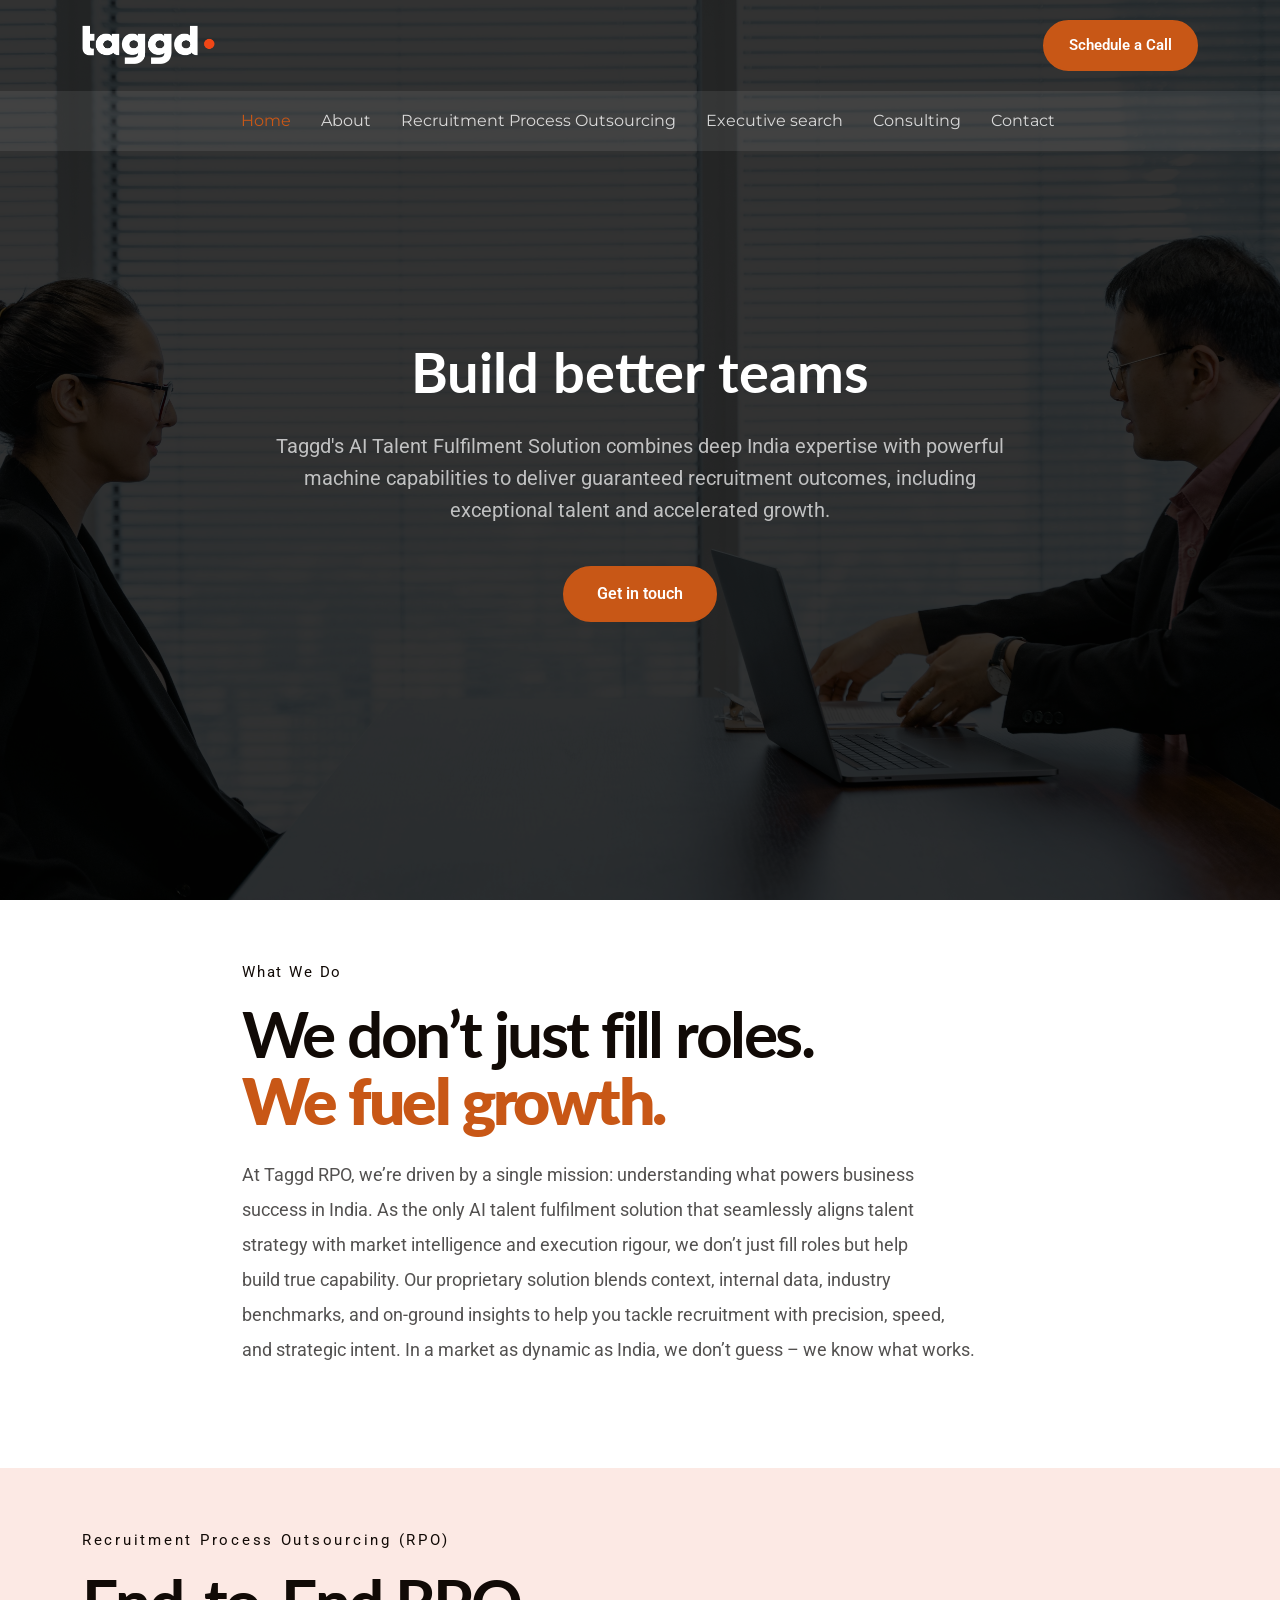
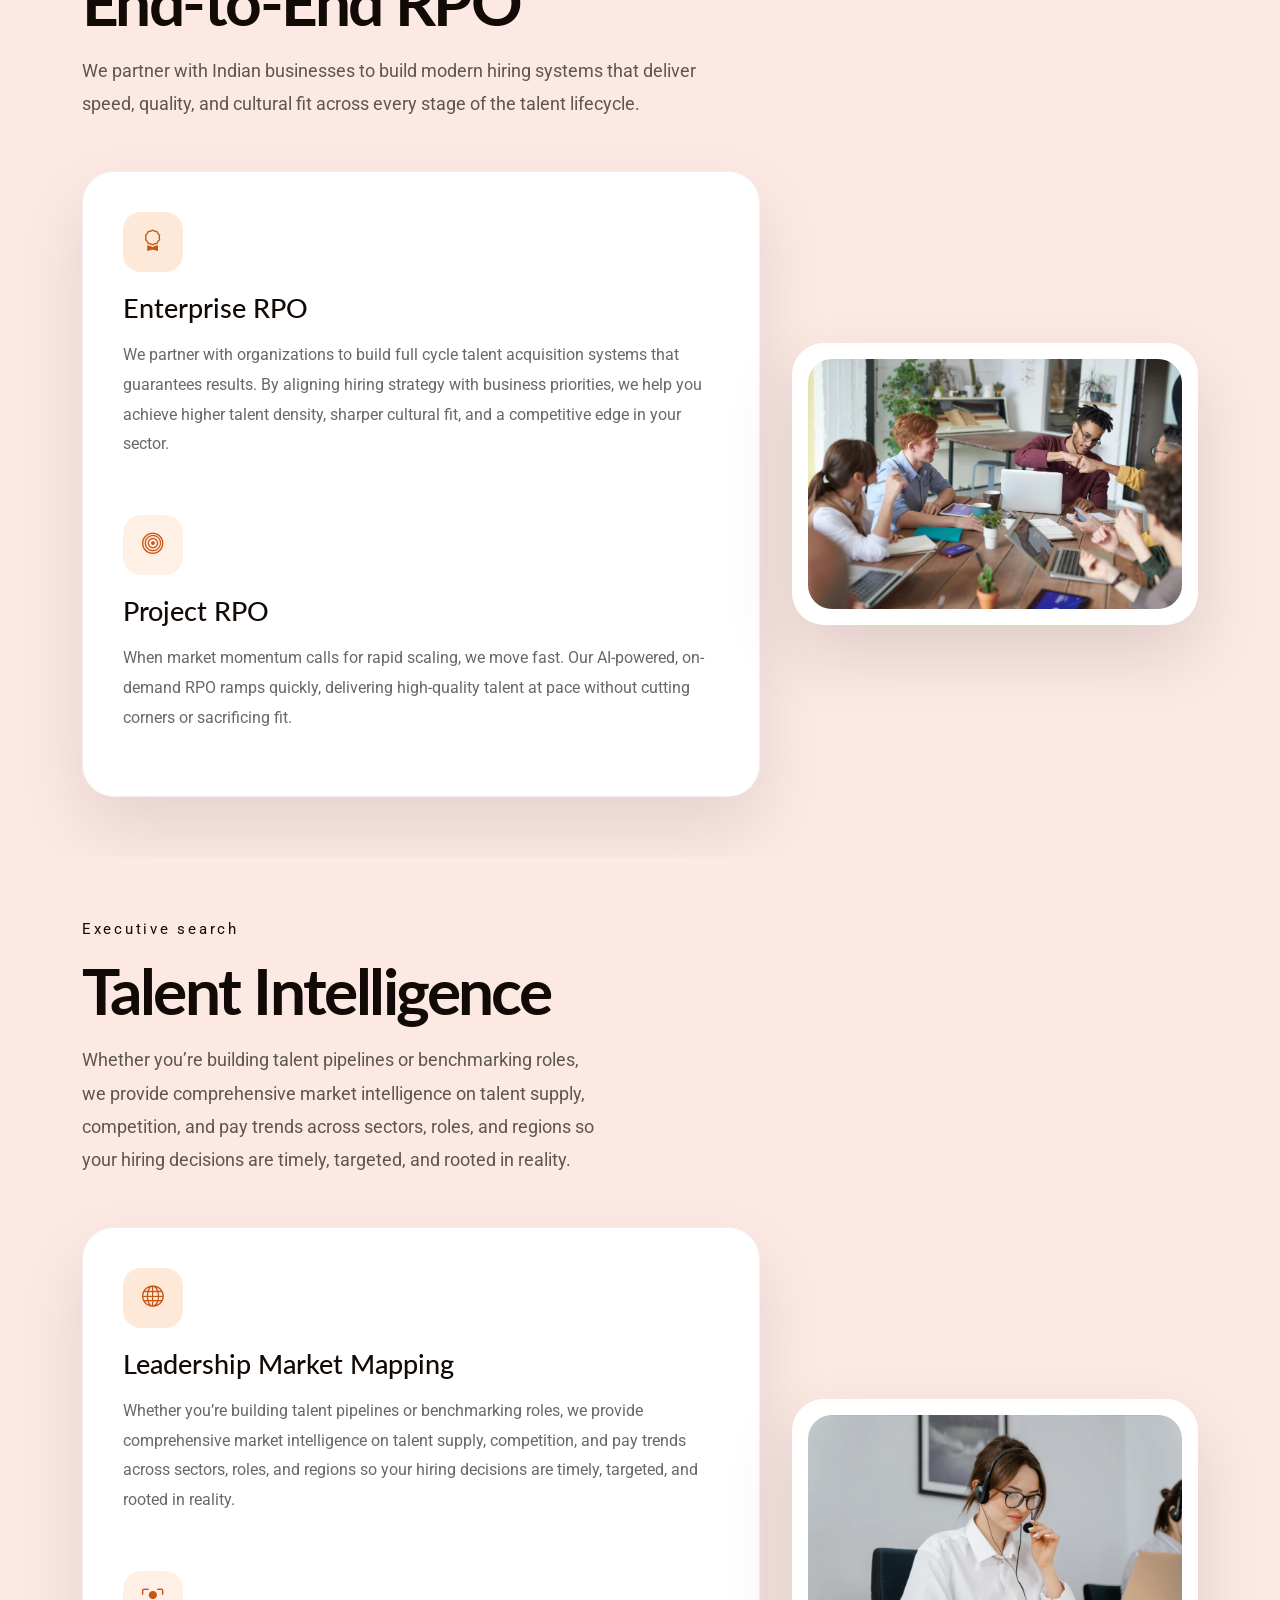
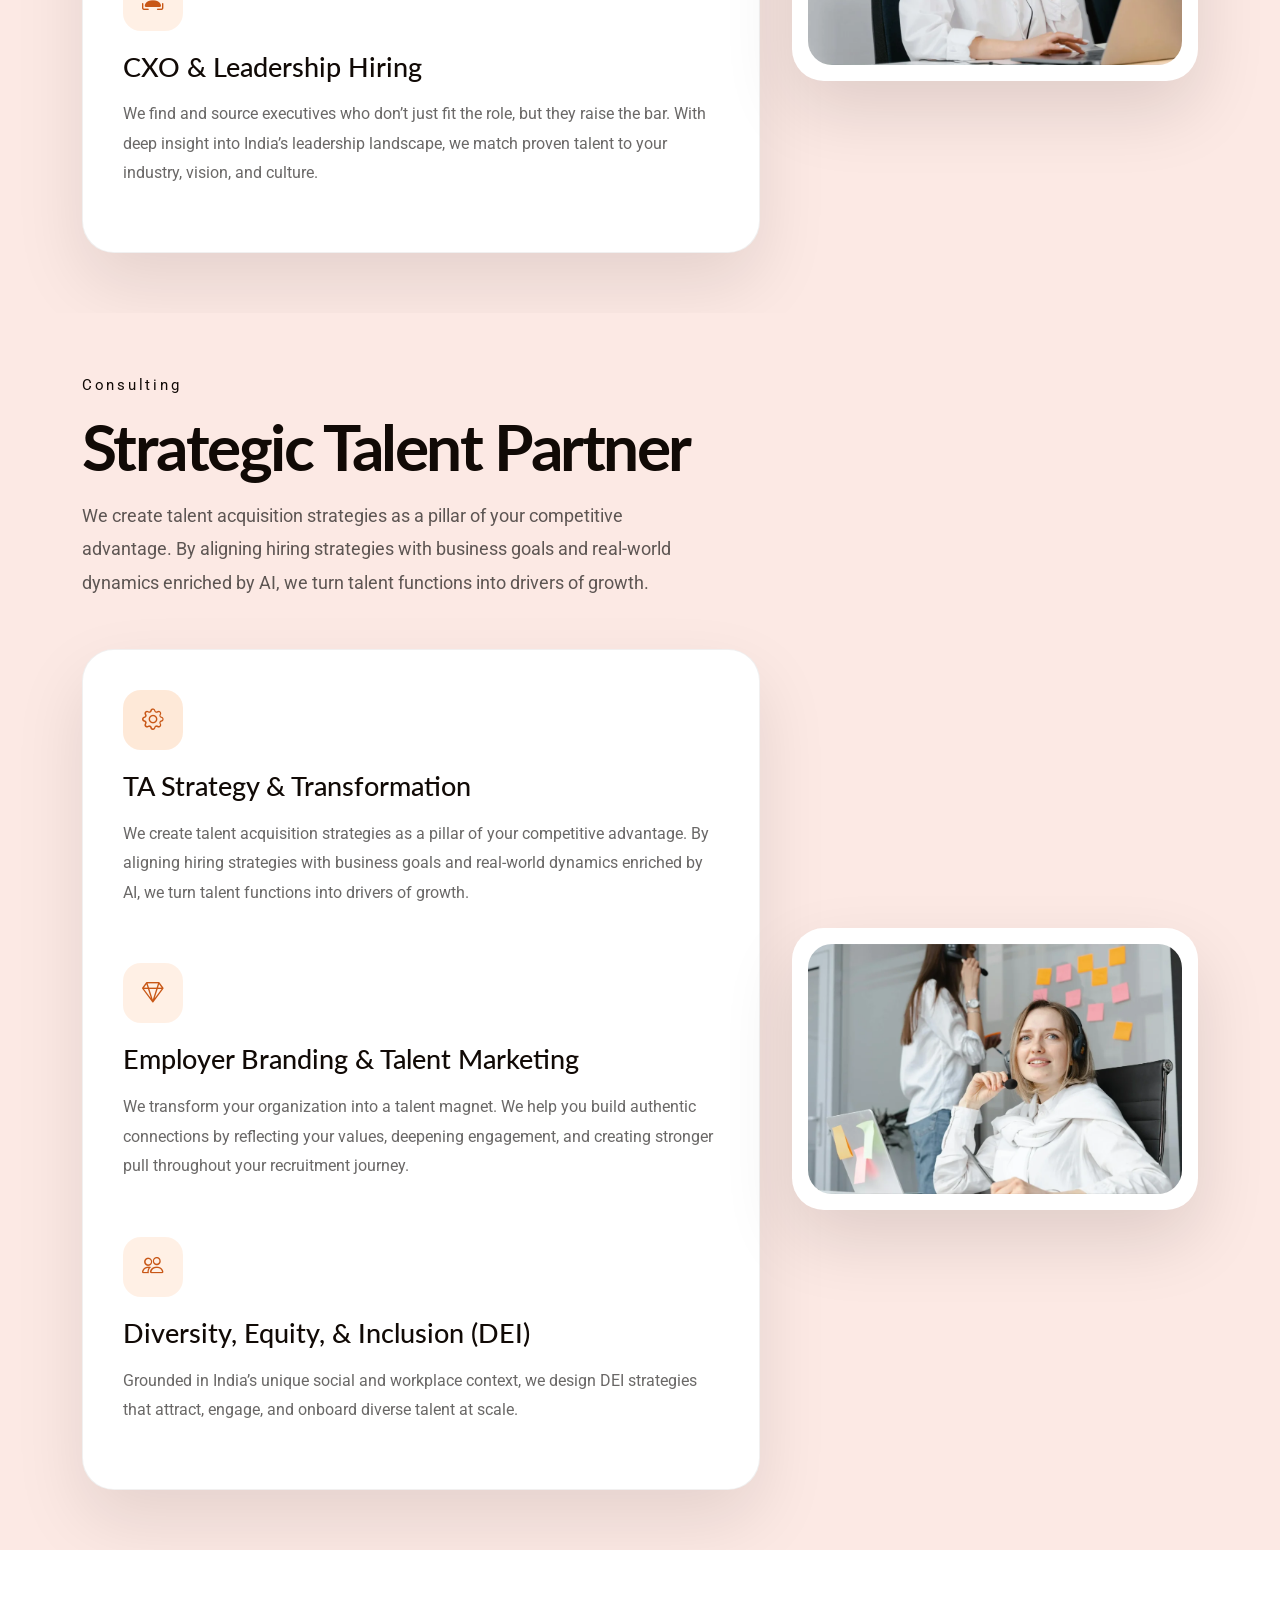
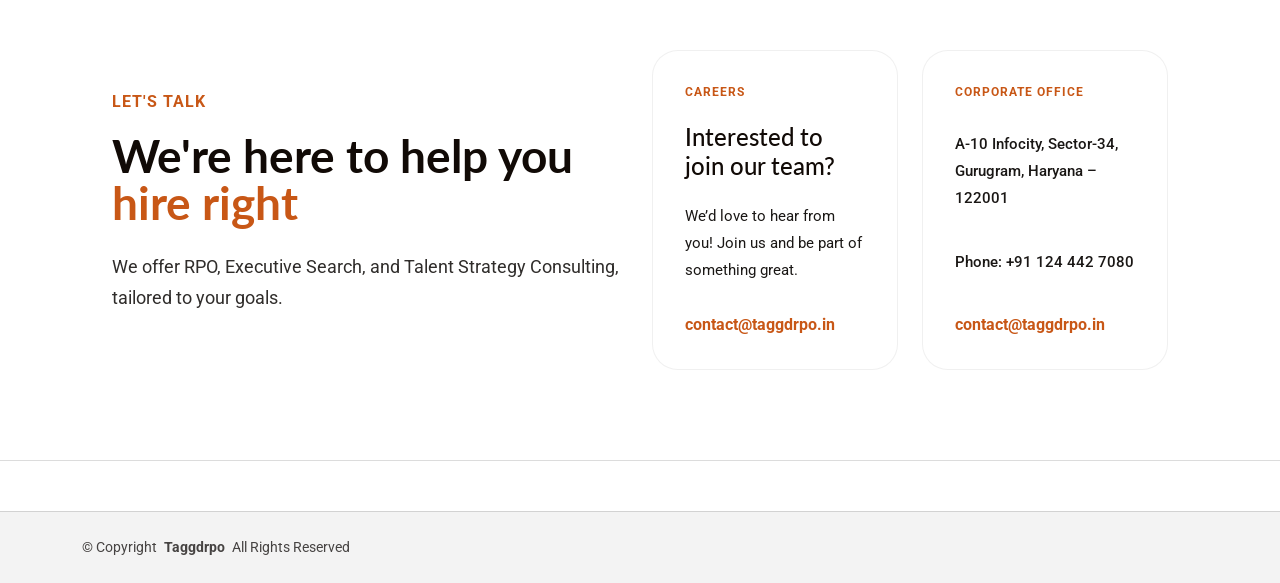
==== commit 0c7518ff: "typo changes;" ====
--- a/index.html
+++ b/index.html
@@ -4,7 +4,7 @@
 <head>
   <meta charset="utf-8">
   <meta content="width=device-width, initial-scale=1.0" name="viewport">
-  <title>Index - LeadPage Bootstrap Template</title>
+  <title>Taggdrpo</title>
   <meta name="description" content="">
   <meta name="keywords" content="">
 
@@ -49,11 +49,6 @@
         </a>
 
         <div class="d-flex align-items-center">
-          <div class="social-links">
-            <a href="#" class="facebook"><i class="bi bi-facebook"></i></a>
-            <a href="#" class="twitter"><i class="bi bi-twitter"></i></a>
-            <a href="#" class="instagram"><i class="bi bi-instagram"></i></a>
-          </div>
           <a href="#contact" class="btn header-btn ms-3">Schedule a Call</a>
         </div>
       </div>
@@ -113,7 +108,8 @@
       <div class="container section-title section-title--left" data-aos="fade-up">
         <span class="subtitle">What We Do</span>
         <h2>We don’t just fill roles.<br><span class="accent-line">We fuel growth.</span></h2>
-        <p>At Taggd, we’re driven by a single mission: understanding what powers business success in India. As the only
+        <p>At Taggd RPO, we’re driven by a single mission: understanding what powers business success in India. As the
+          only
           AI talent fulfilment solution that seamlessly aligns talent strategy with market intelligence and execution
           rigour, we don’t just fill roles but help build true capability. Our proprietary solution blends context,
           internal data, industry benchmarks, and on-ground insights to help you tackle recruitment with precision,
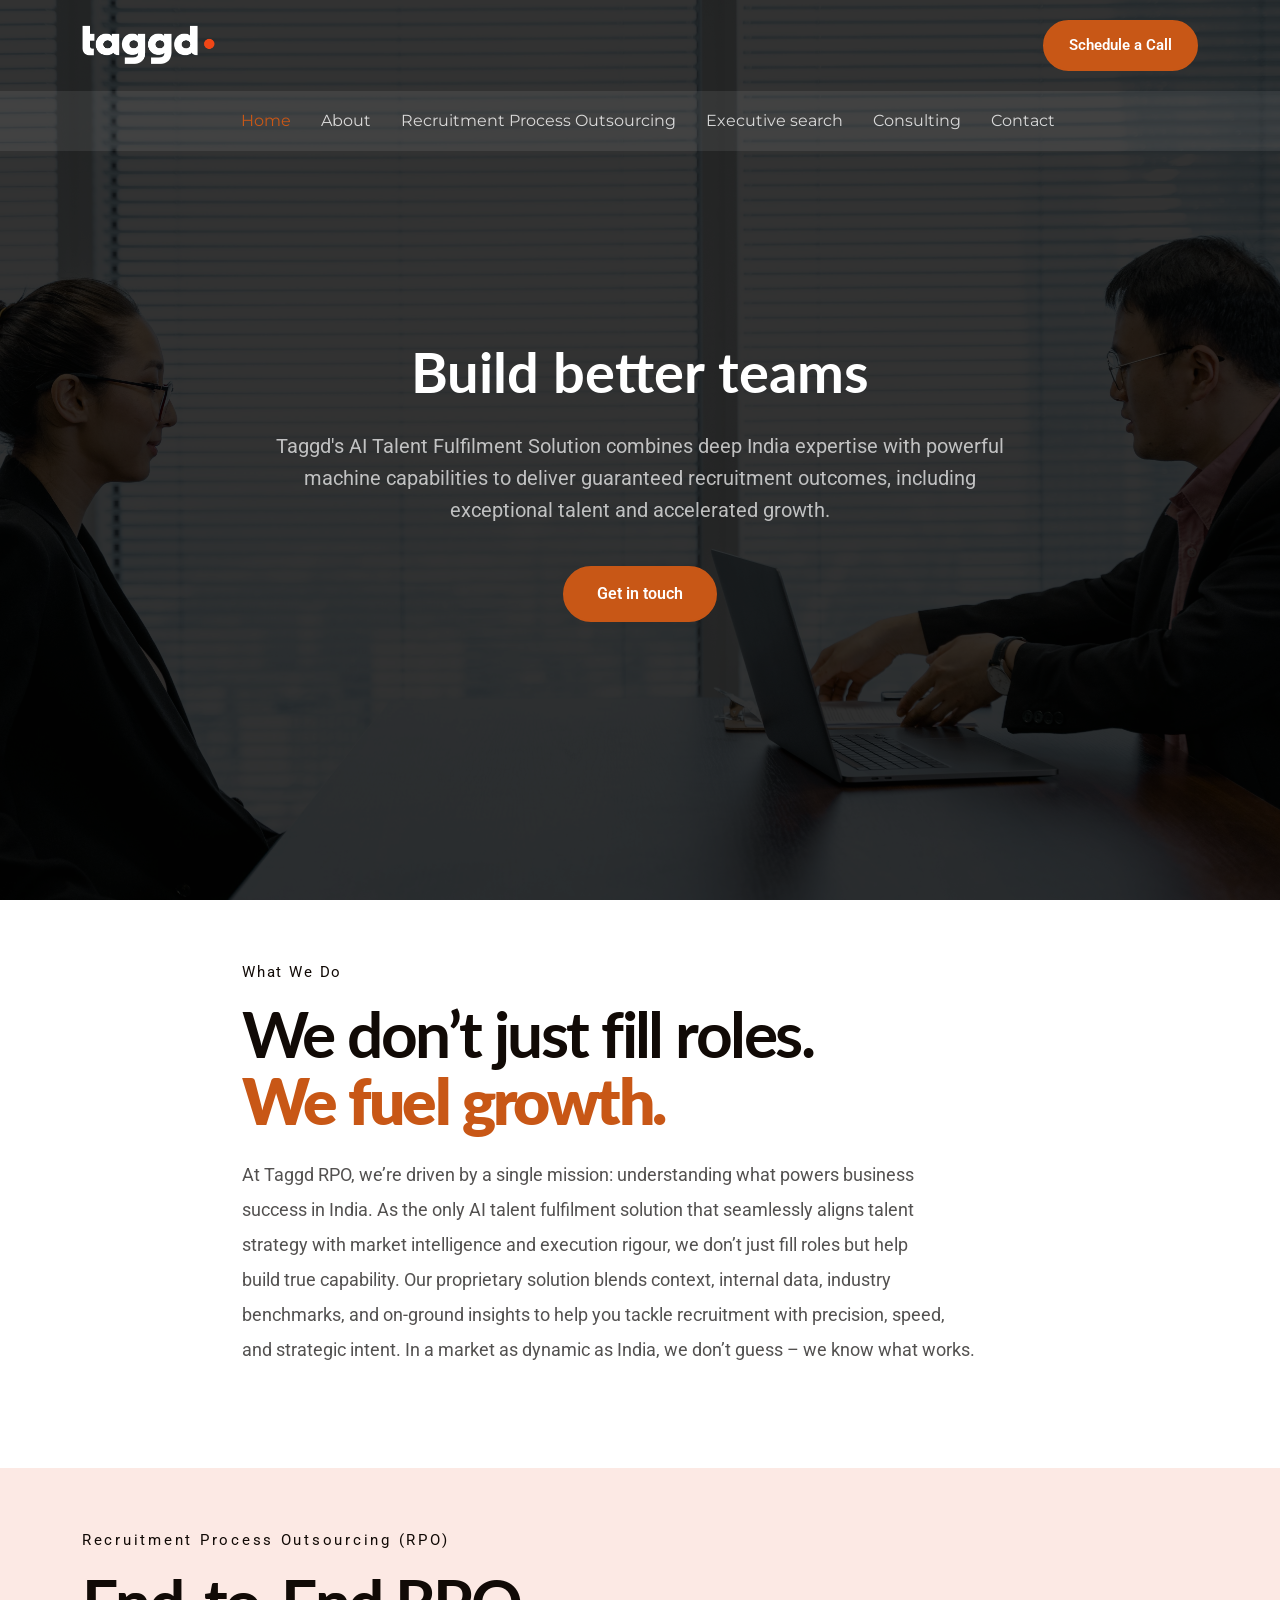
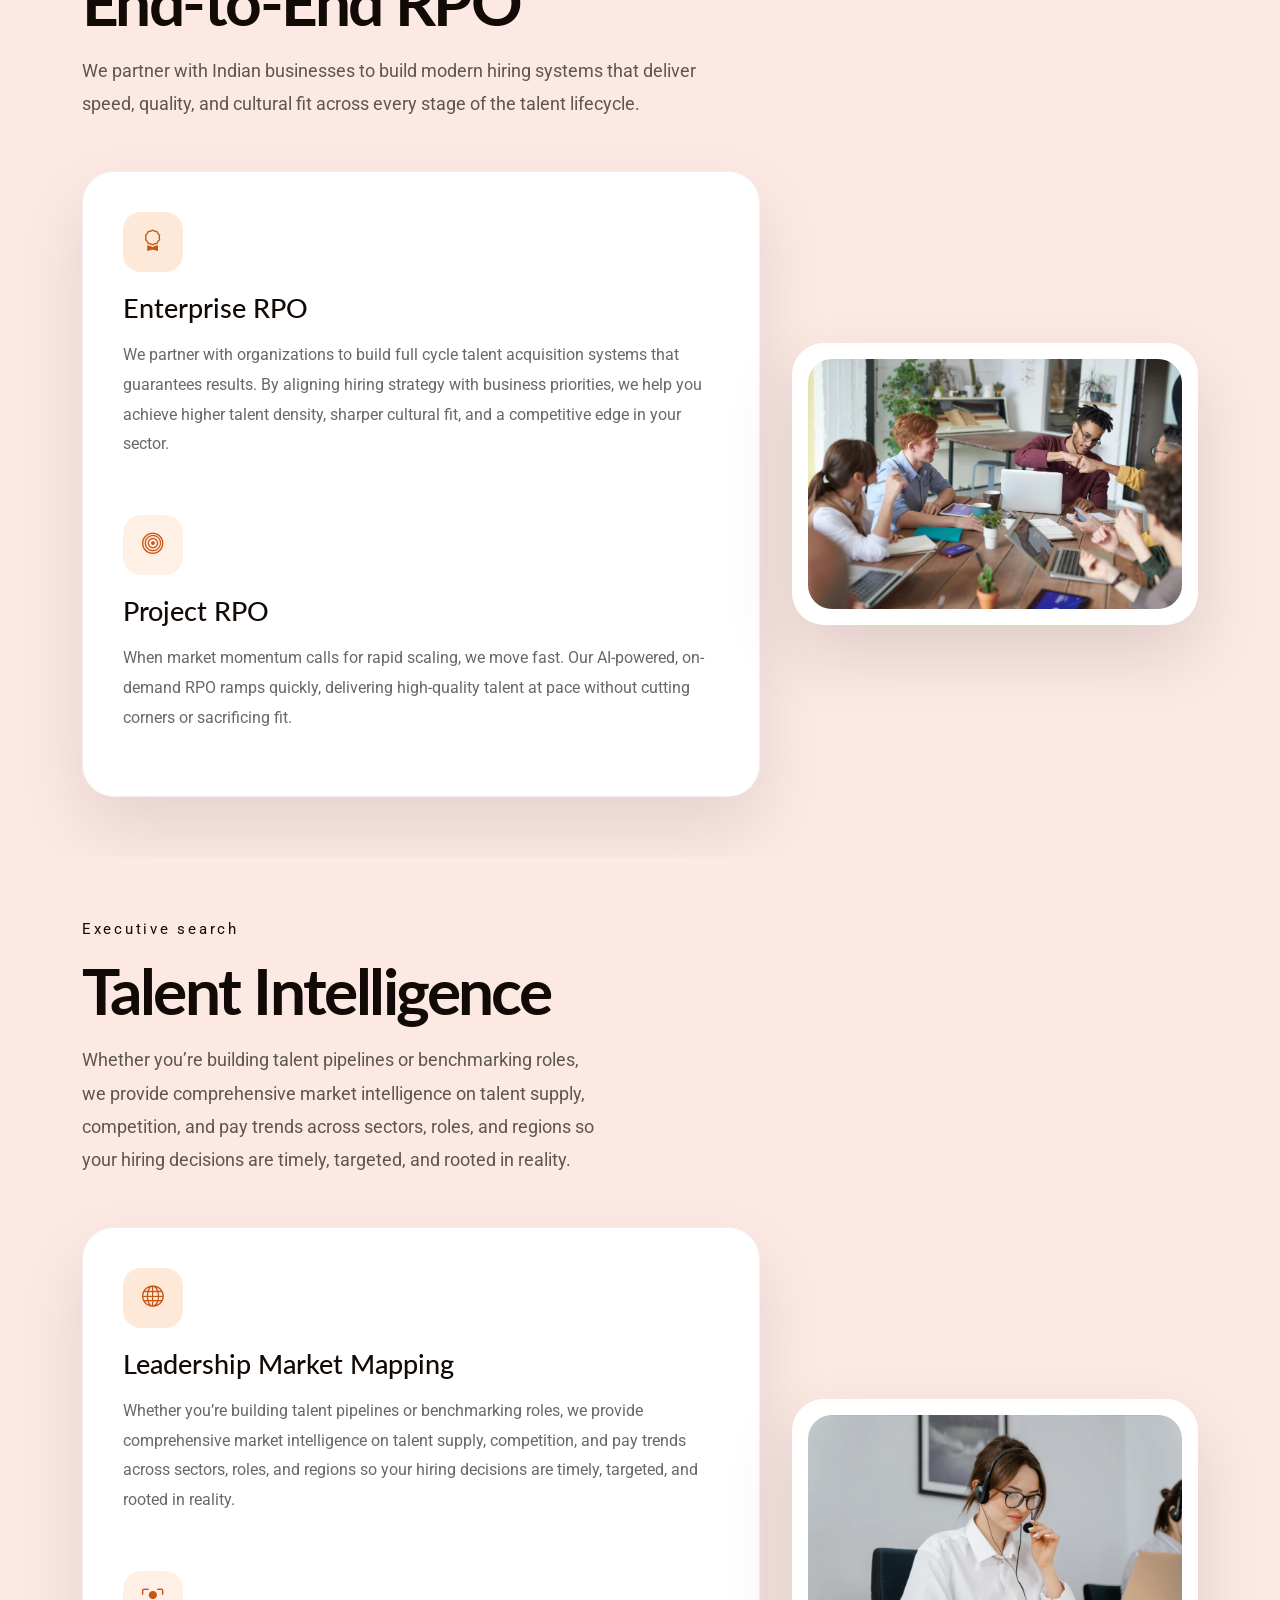
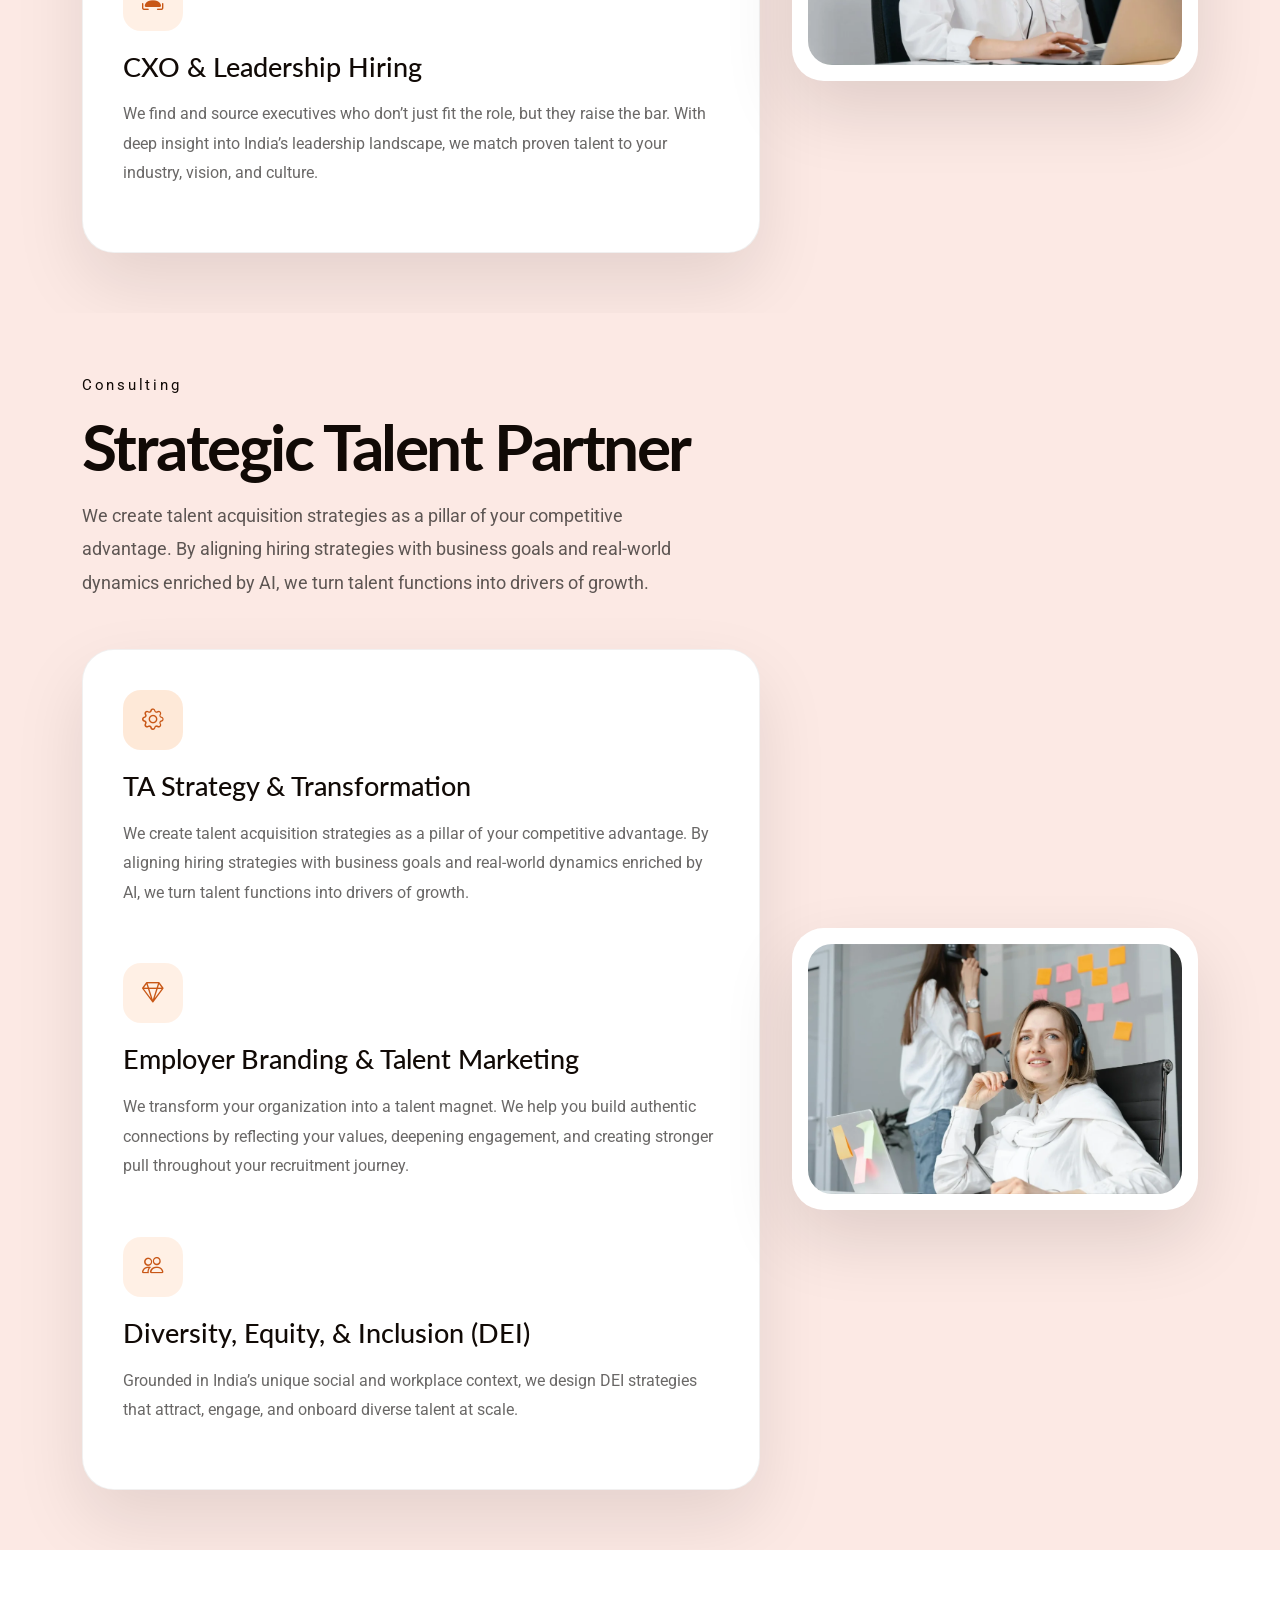
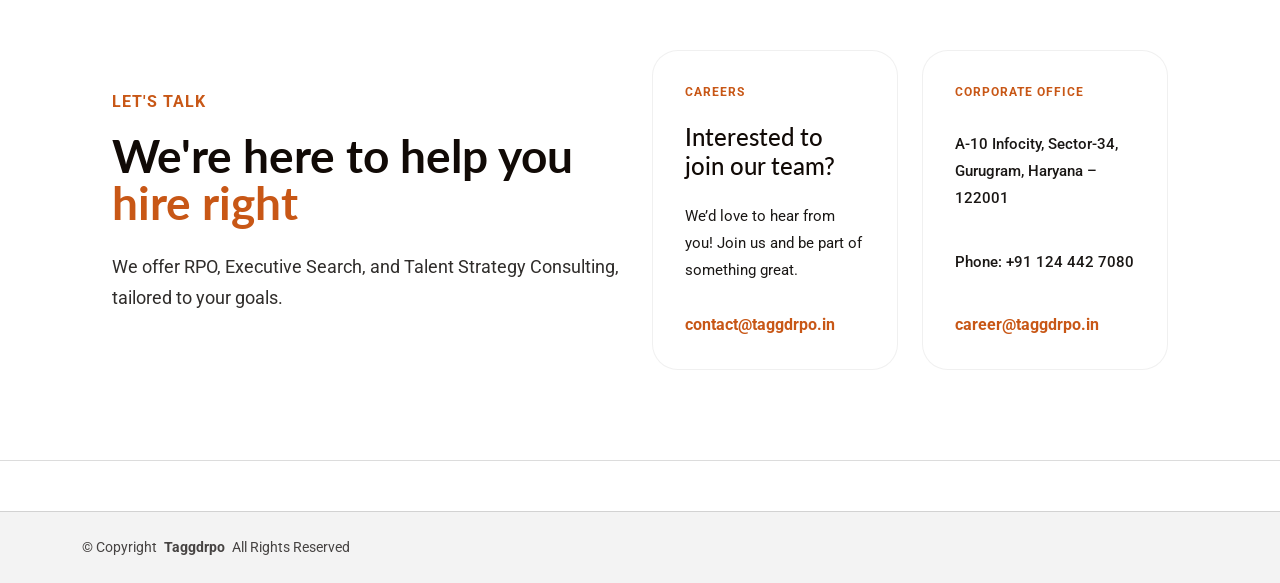
==== commit 7fbd2a68: "typi changes" ====
--- a/index.html
+++ b/index.html
@@ -323,7 +323,7 @@
                     <span class="card-label">Corporate Office</span>
                     <p class="contact-card-address">A-10 Infocity, Sector-34, Gurugram, Haryana – 122001</p>
                     <p class="contact-card-address">Phone: +91 124 442 7080</p>
-                    <a href="mailto:contact@taggdrpo.in" class="contact-card-link">contact@taggdrpo.in</a>
+                    <a href="mailto:career@taggdrpo.in" class="contact-card-link">career@taggdrpo.in</a>
                   </article>
                 </div>
               </div>
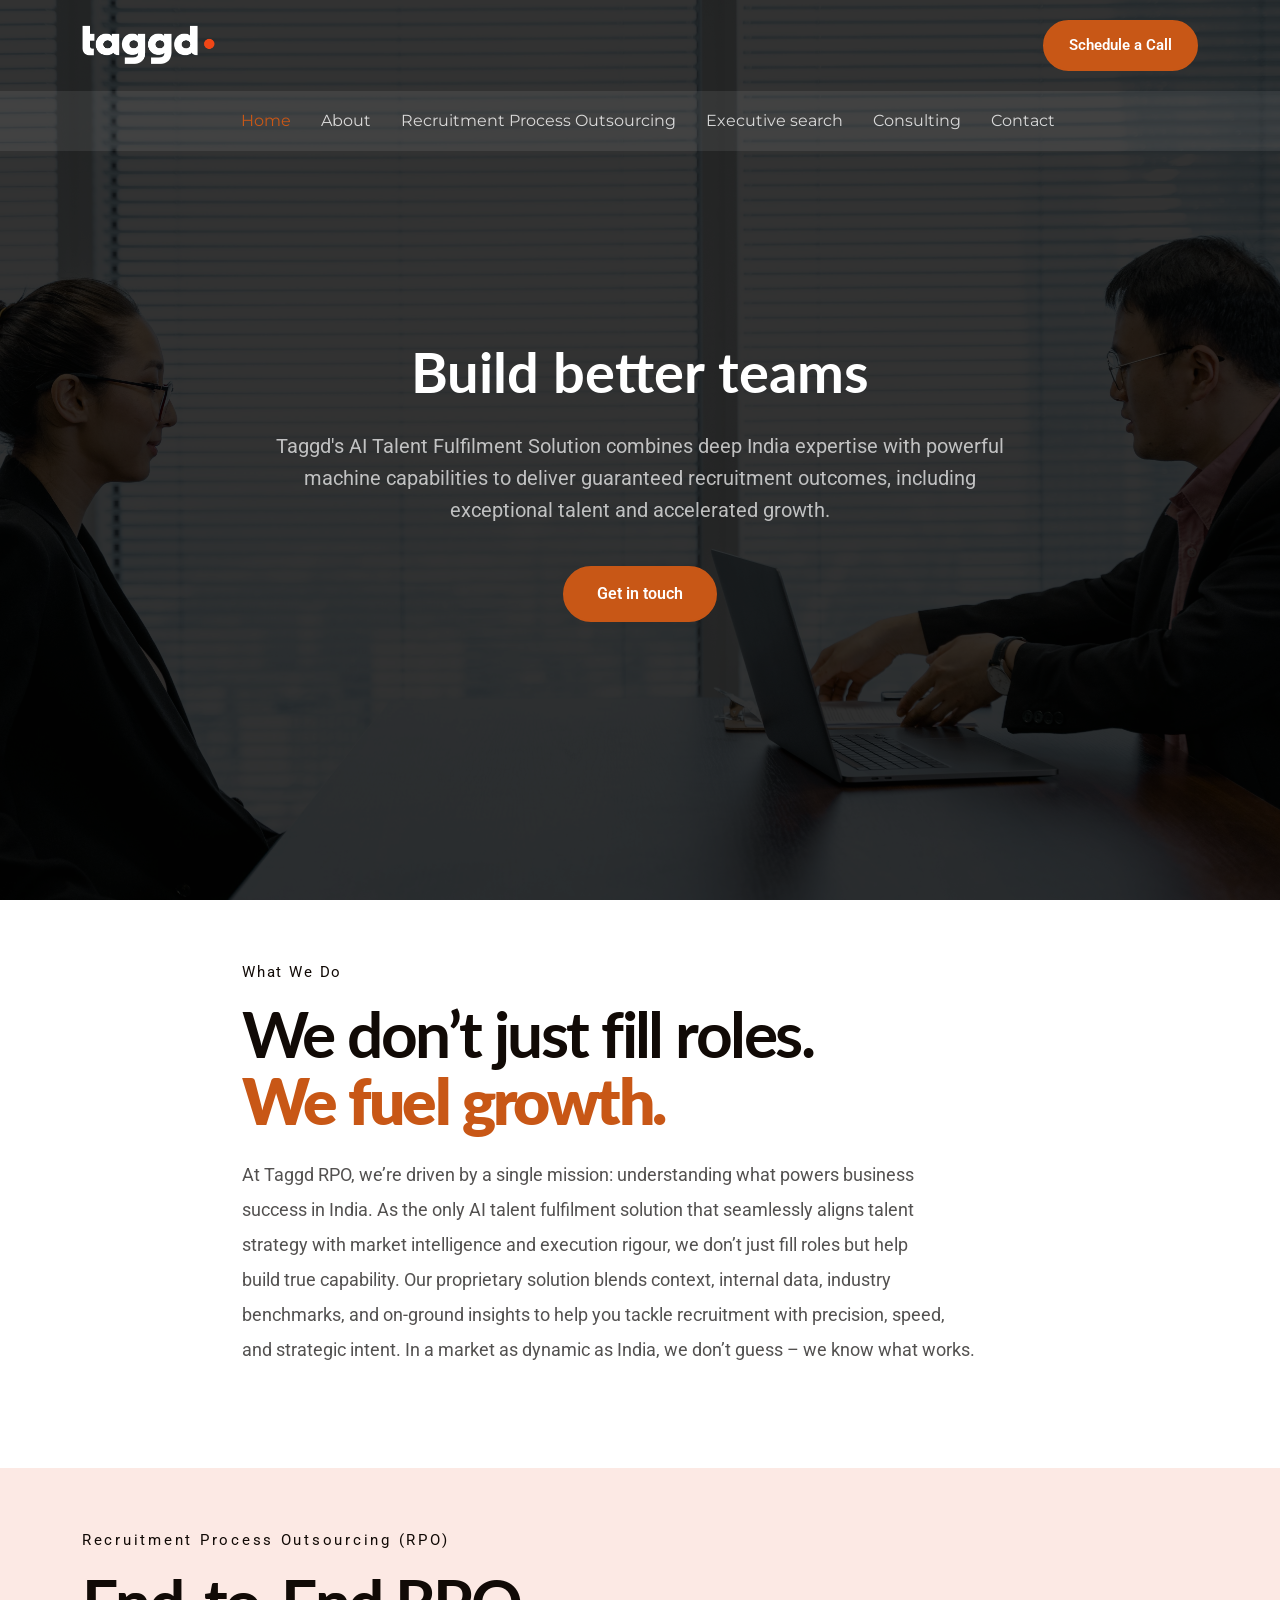
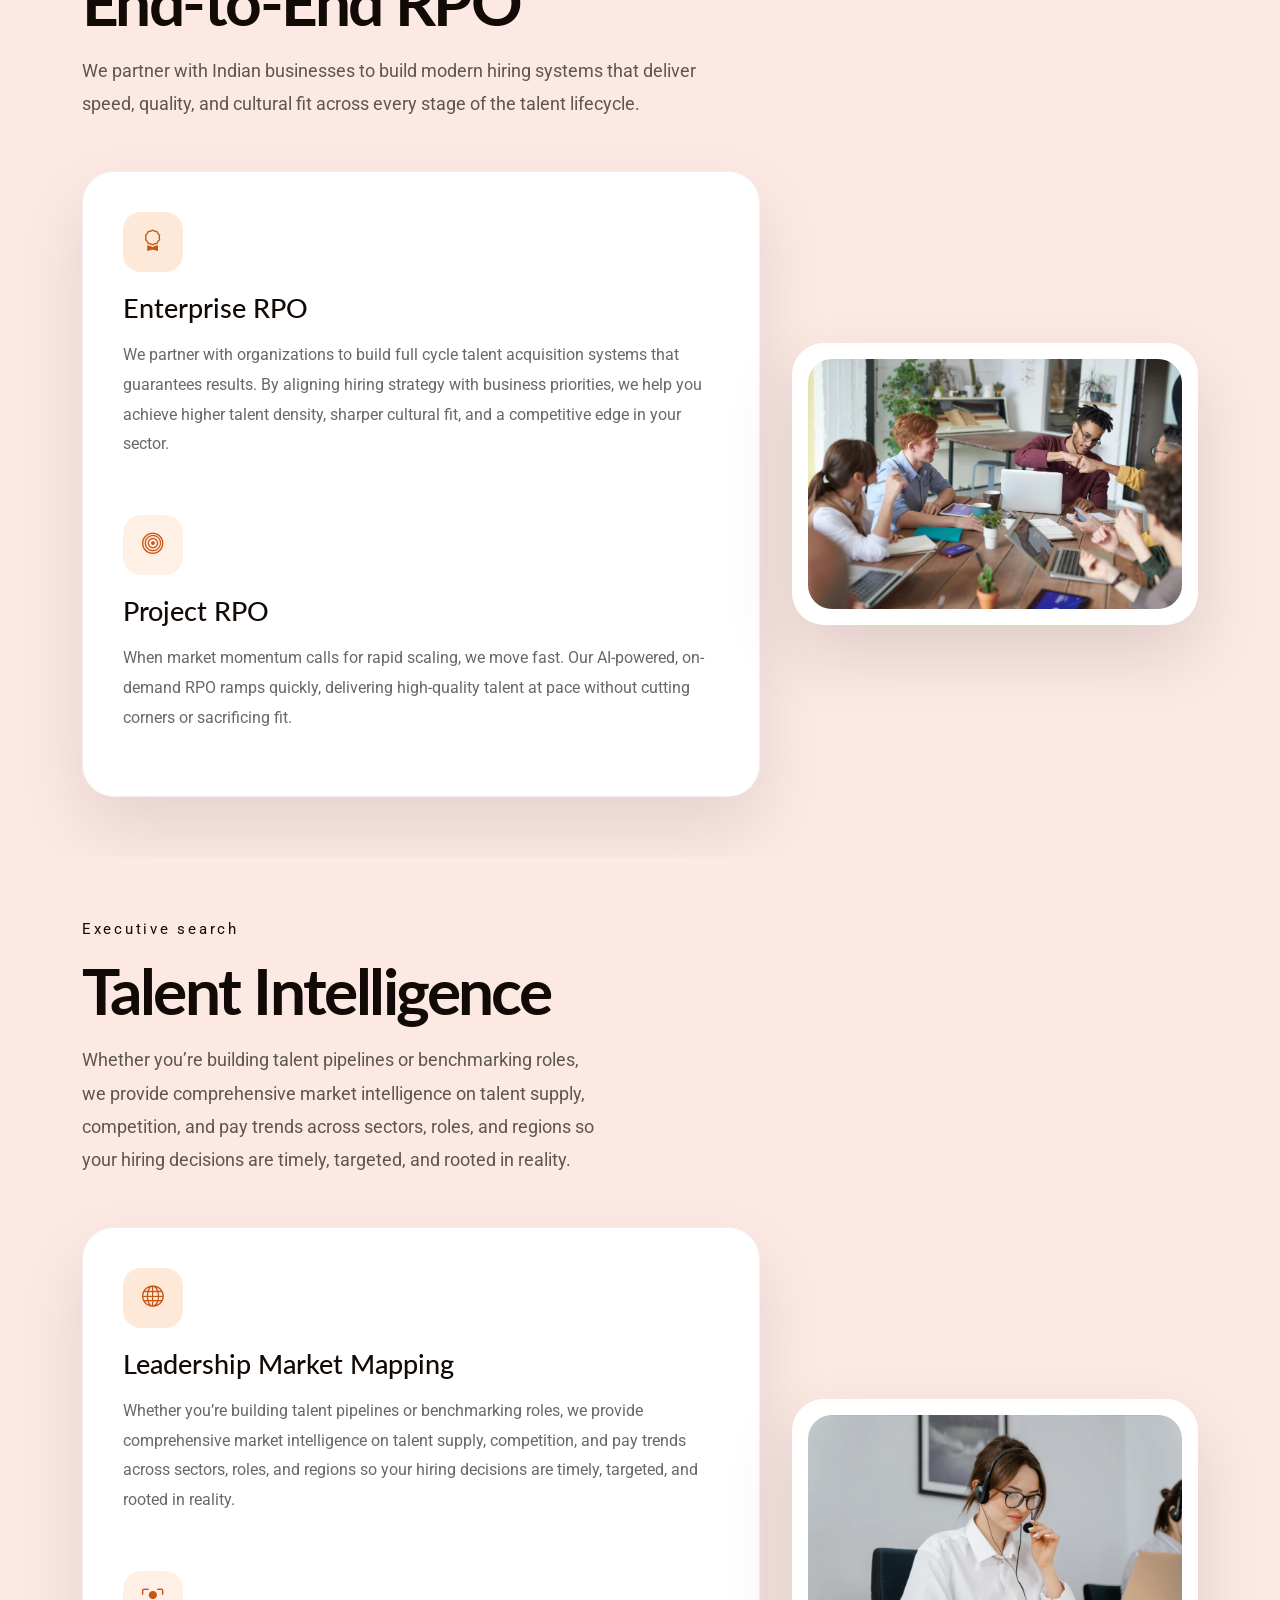
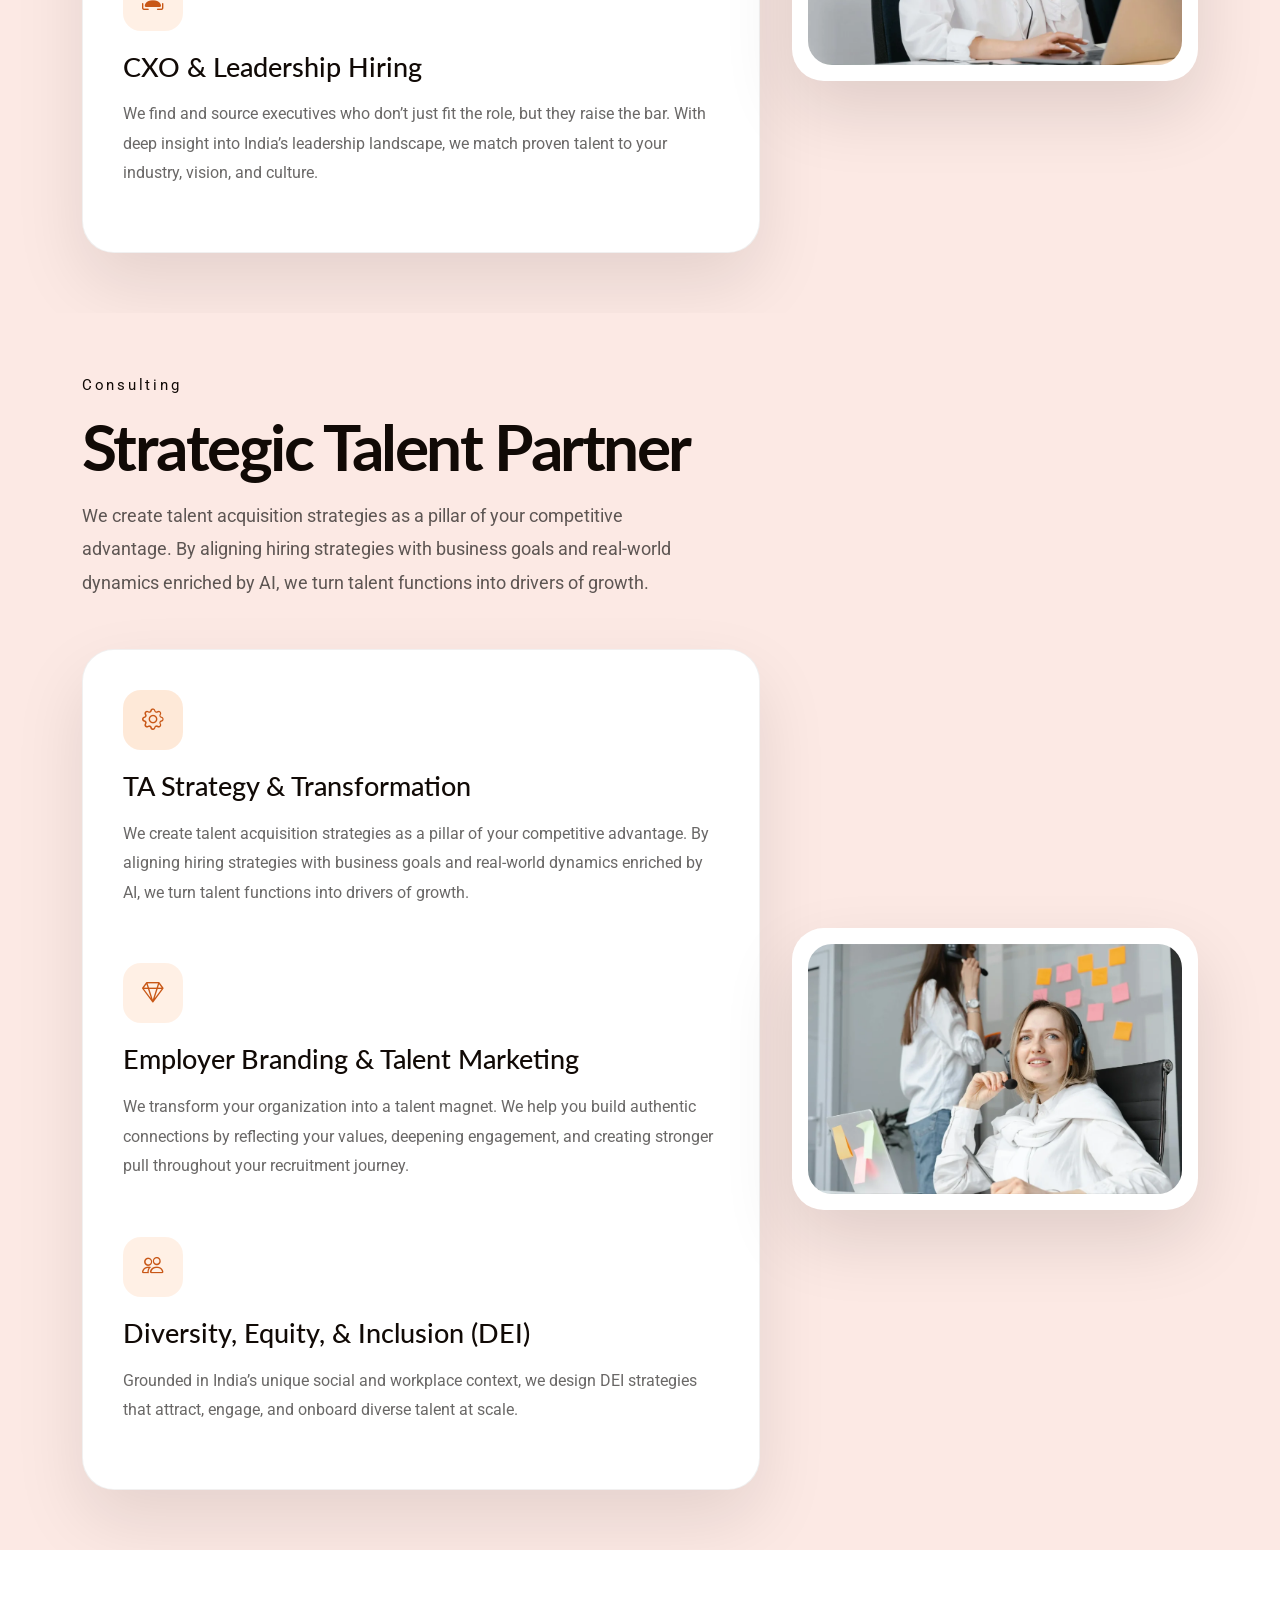
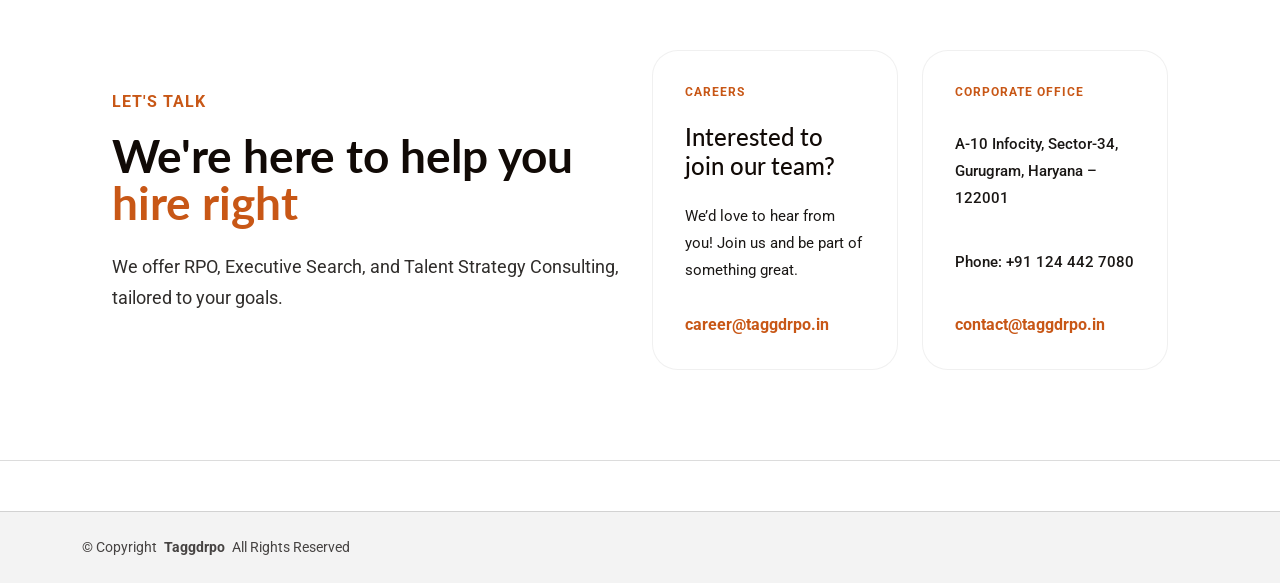
==== commit f4510e79: "bug fix" ====
--- a/index.html
+++ b/index.html
@@ -315,7 +315,7 @@
                     <span class="card-label">Careers</span>
                     <h4>Interested to join our team?</h4>
                     <p>We’d love to hear from you! Join us and be part of something great.</p>
-                    <a href="mailto:contact@taggdrpo.in" class="contact-card-link">contact@taggdrpo.in</a>
+                    <a href="mailto:career@taggdrpo.in" class="contact-card-link">career@taggdrpo.in</a>
                   </article>
                 </div>
                 <div class="col-md-6" data-aos="fade-left" data-aos-delay="250">
@@ -323,7 +323,8 @@
                     <span class="card-label">Corporate Office</span>
                     <p class="contact-card-address">A-10 Infocity, Sector-34, Gurugram, Haryana – 122001</p>
                     <p class="contact-card-address">Phone: +91 124 442 7080</p>
-                    <a href="mailto:career@taggdrpo.in" class="contact-card-link">career@taggdrpo.in</a>
+                    <a href="mailto:contact@taggdrpo.in" class="contact-card-link">contact@taggdrpo.in</a>
+
                   </article>
                 </div>
               </div>
